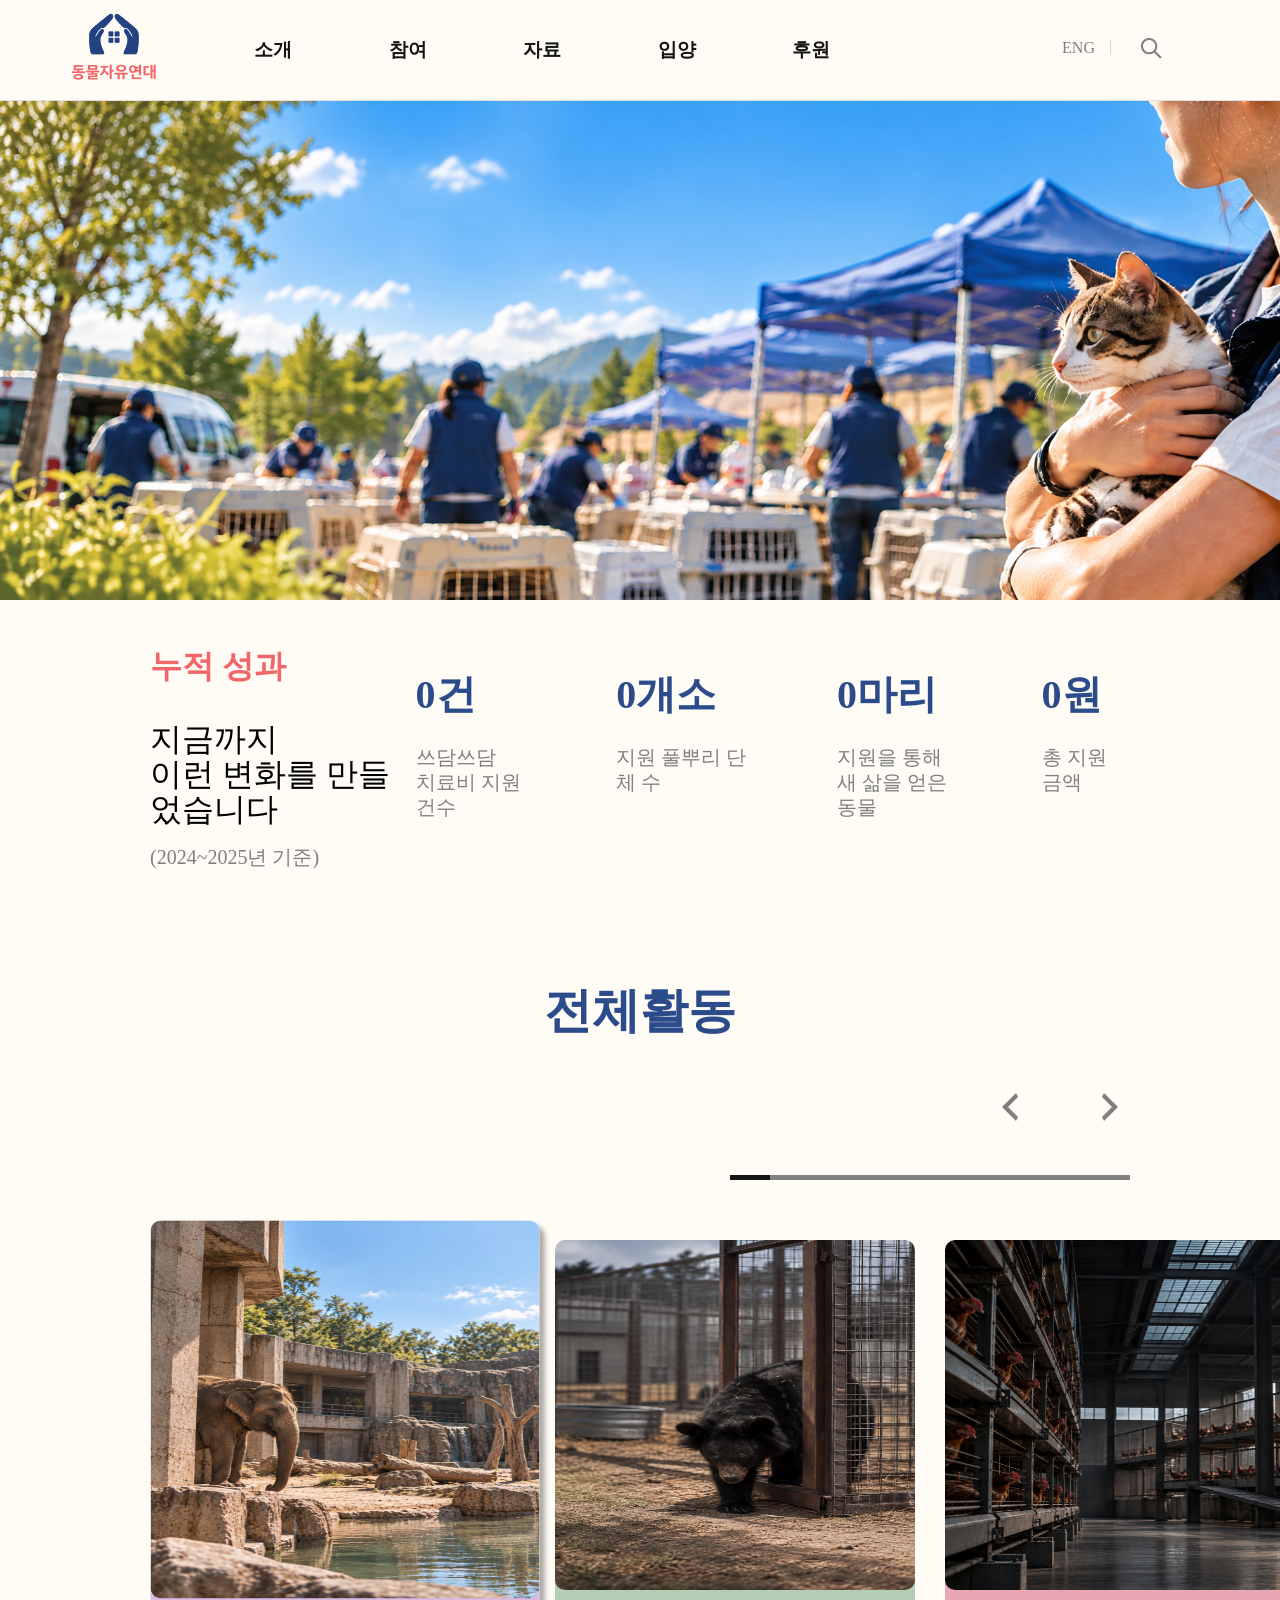
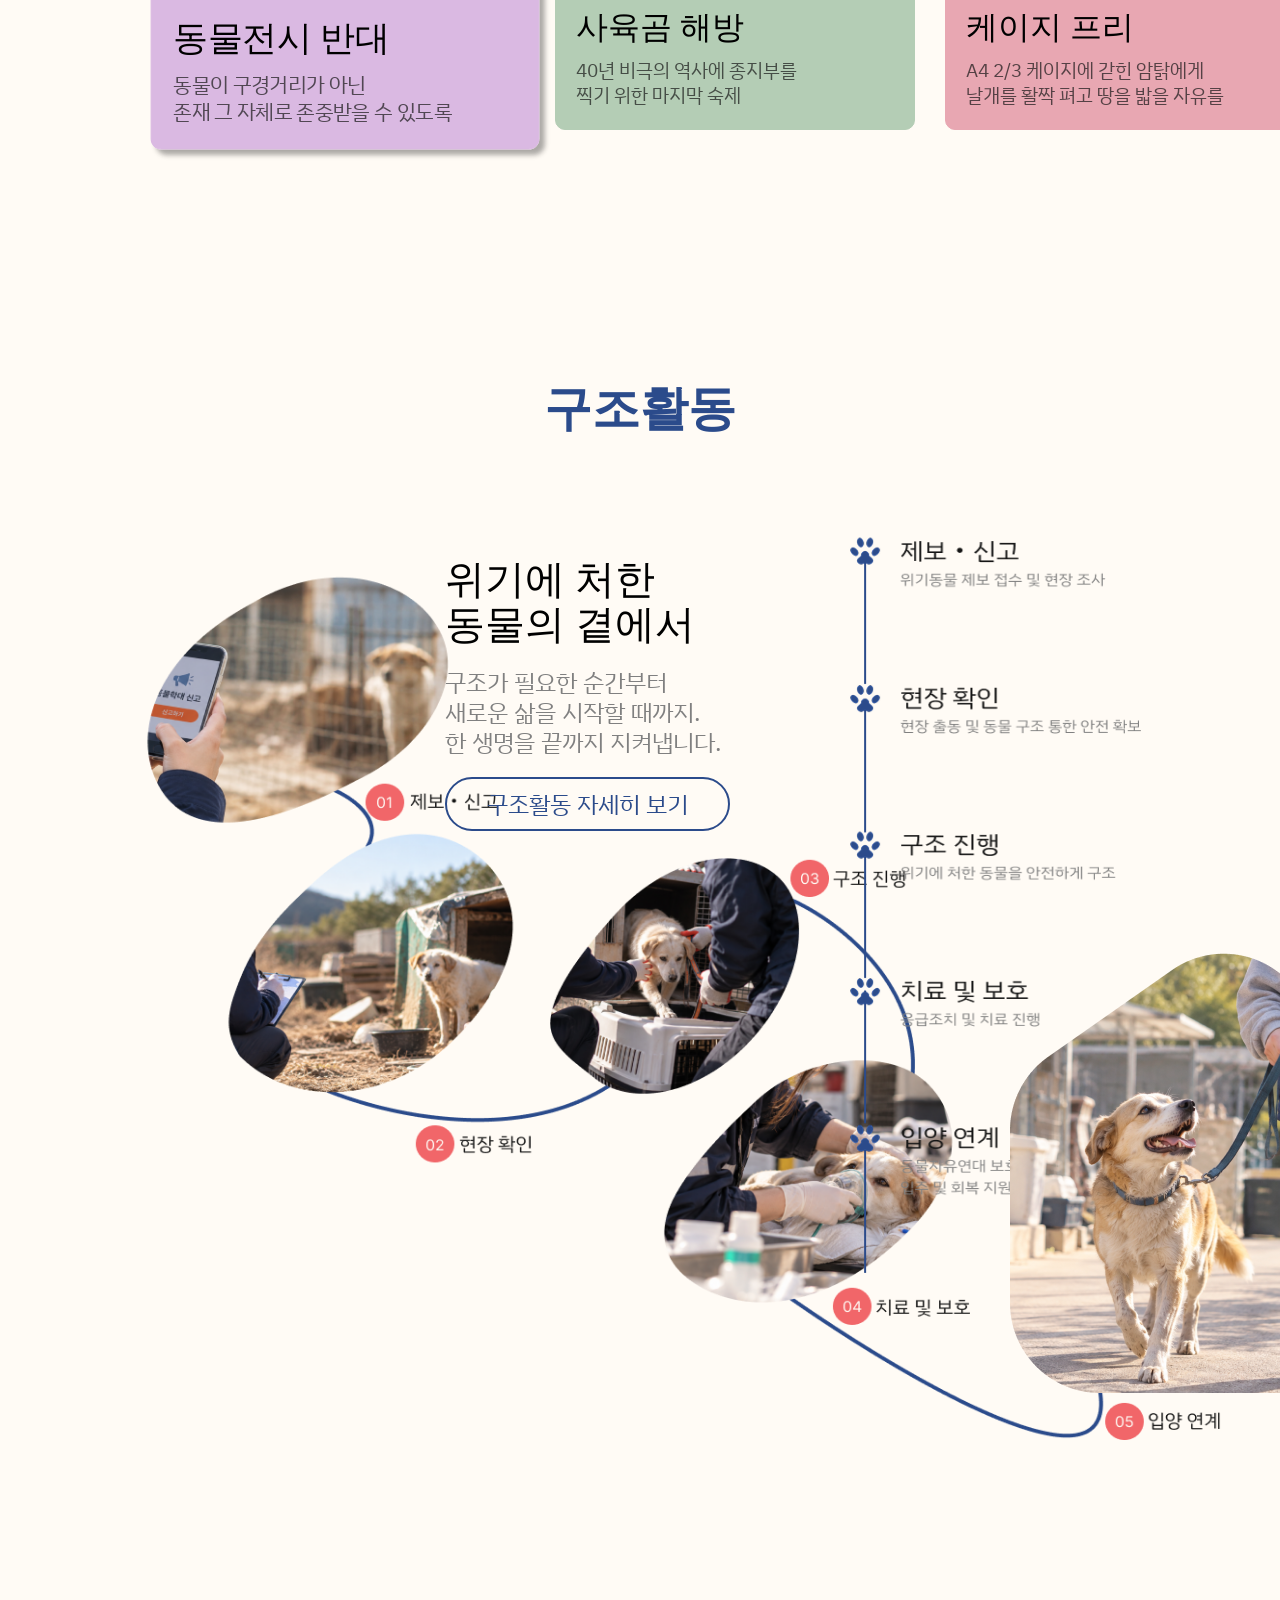
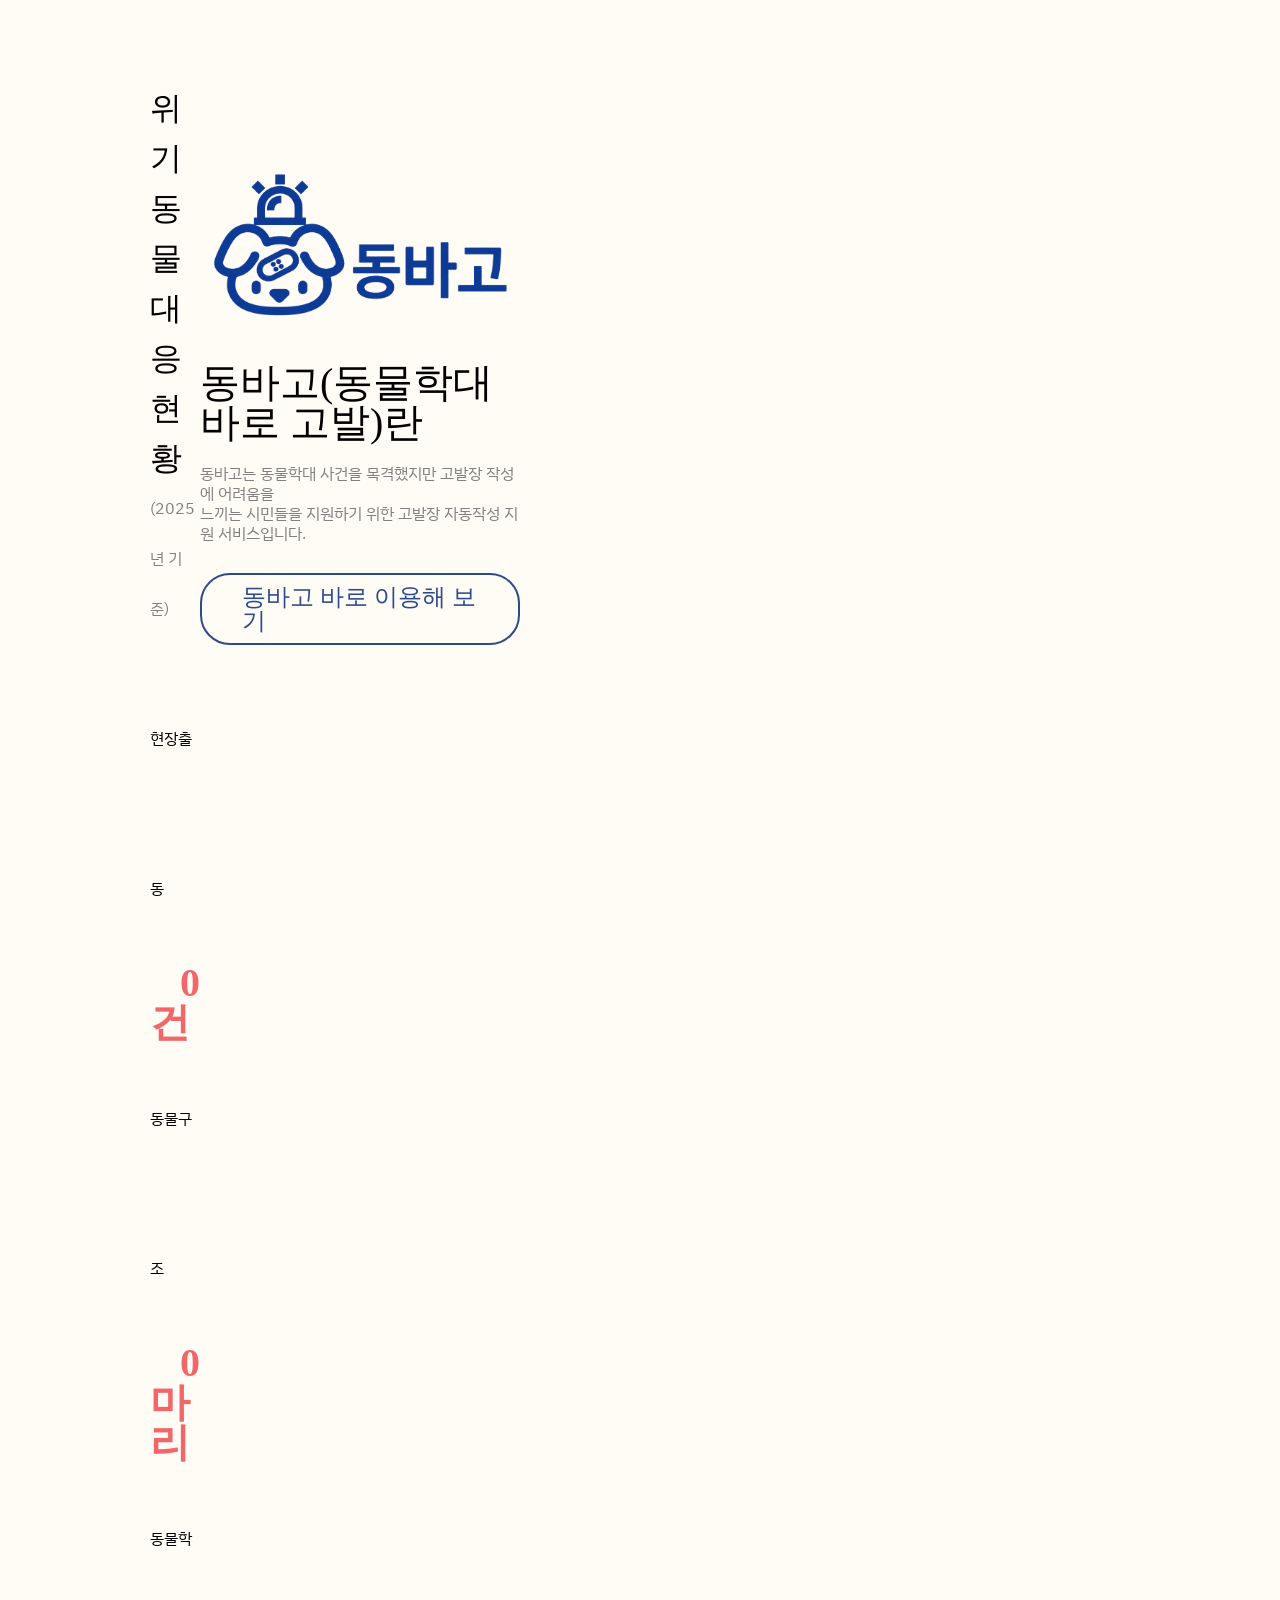
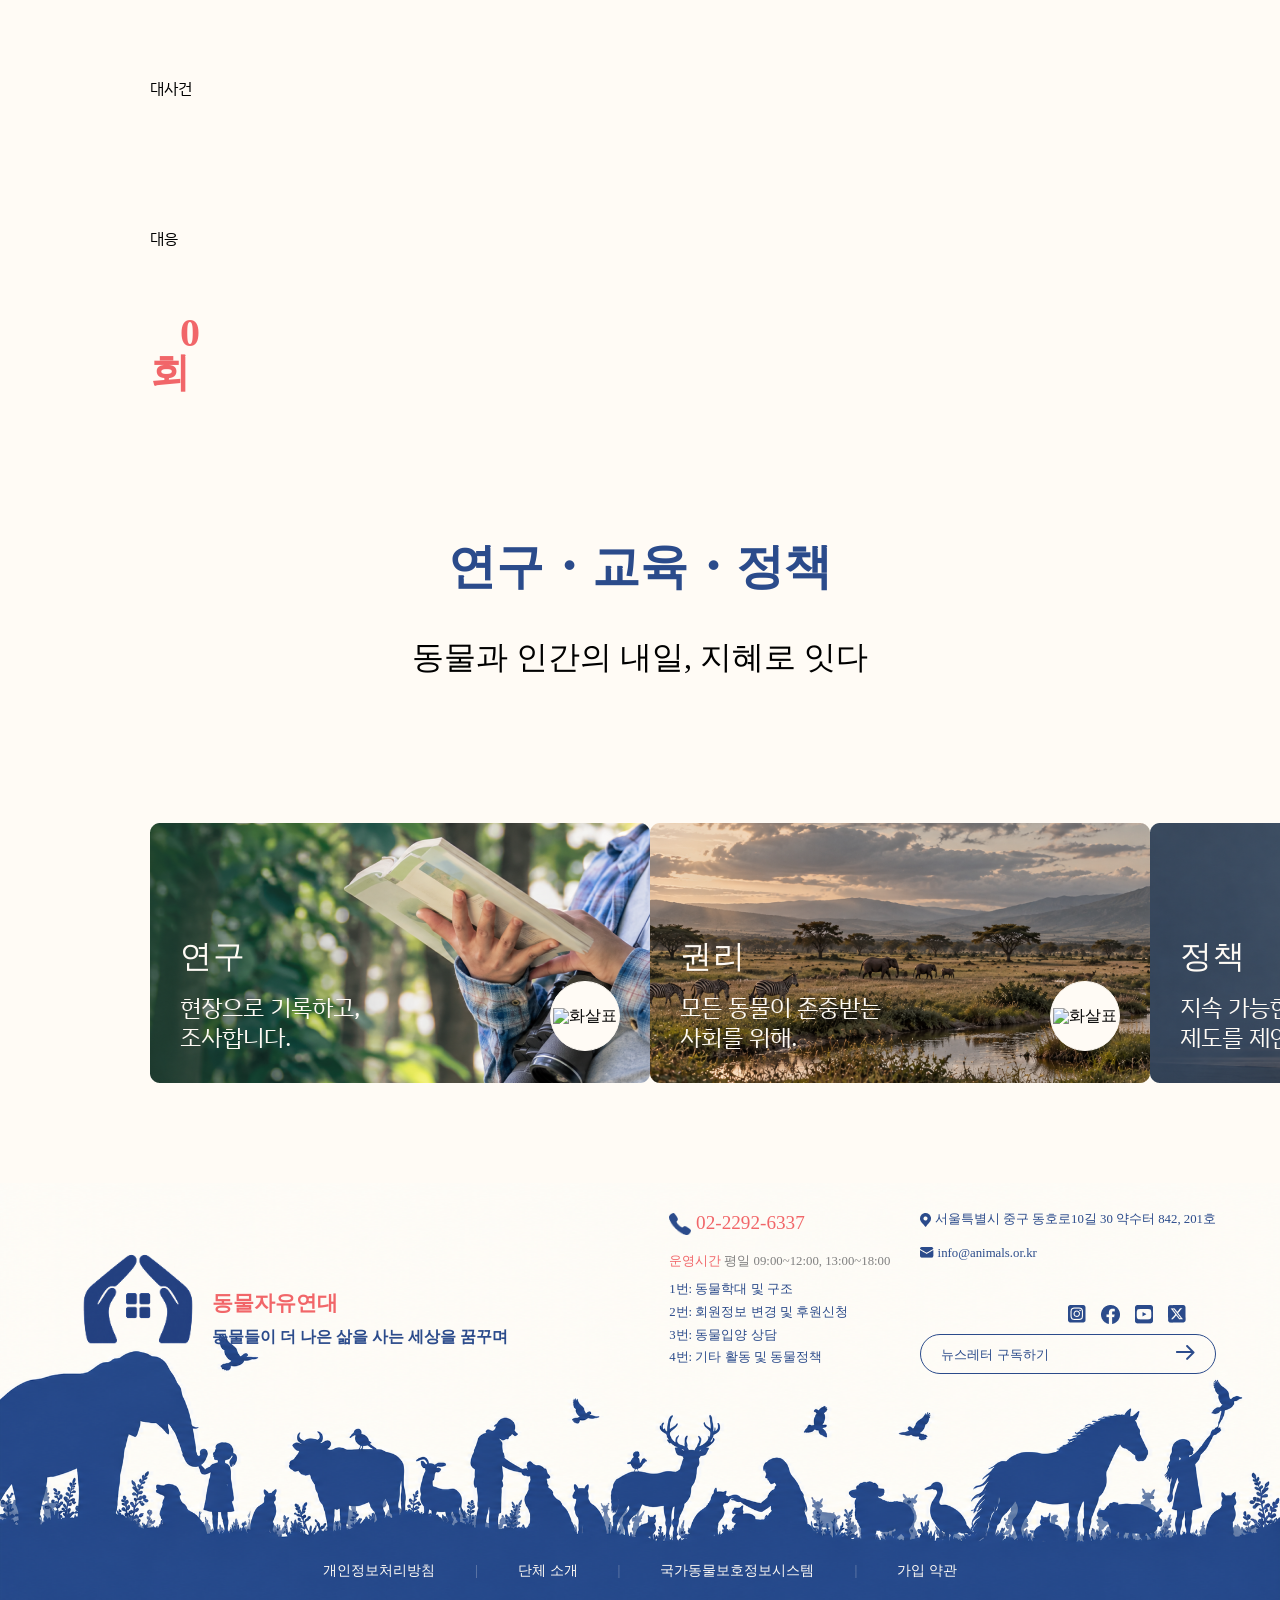
==== activity.html @ dc97e351 "동물자유연대 first commit" ====
<!DOCTYPE html>
<html lang="en">
<head>
    <meta charset="UTF-8">
    <meta name="viewport" content="width=device-width, initial-scale=1.0">
    <title>활동하기</title>
    <link rel="stylesheet" href="reset.css">
    <link rel="stylesheet" href="header.css">
    <link rel="stylesheet" href="activity.css">
    <link rel="stylesheet" href="footer.css">
    <link rel="stylesheet" href="floating.css">
    <link rel="preconnect" href="https://fonts.googleapis.com">
    <link rel="preconnect" href="https://fonts.gstatic.com" crossorigin>
    <link href="https://fonts.googleapis.com/css2?family=IBM+Plex+Sans+KR:wght@100;200;300;400;500;600;700&family=Josefin+Sans:ital,wght@0,100..700;1,100..700&display=swap" rel="stylesheet">

    <script src="https://code.jquery.com/jquery-3.7.1.min.js"></script>
    <script src="activities.js"></script>
</head>

<body>
        <header>
    <div class="head-inner">
        <a href="index.html"><img src="images/head-logo.png" alt="logo"></a>
        <div class="m-menu">
            <ul class="gnb">
                <li><a href="#">소개</a>
                    <ul class="sub">
                        <li><a href="#">동물자유연대는</a></li>
                        <li><a href="#">미션·비전</a></li>
                        <li><a href="#">연혁</a></li>
                        <li><a href="#">조직도</a></li>
                        <li><a href="#">인재채용</a></li>
                        <li><a href="activity.html">활동</a></li>
                    </ul>
                </li>
                <li><a href="#">참여</a>
                    <ul class="sub">
                        <li><a href="#">위기동물 제보</a></li>
                        <li><a href="#">개인지원(쓰담쓰담)</a></li>
                        <li><a href="#">단체지원</a></li>
                        <li><a href="#">탄원서명</a></li>
                        <li><a href="#">봉사활동</a></li>
                        <li><a href="#">동바고(고발장 접수)</a></li>
                    </ul>
                </li>
                <li><a href="#">자료</a>
                    <ul class="sub">
                        <li><a href="#">보도자료</a></li>
                        <li><a href="#">보고서·출판물</a></li>
                        <li><a href="#">재정보고</a></li>
                        <li><a href="#">공지사항</a></li>
                    </ul>
                </li>
                <li><a href="adopt.html">입양</a>
                    <ul class="sub">
                        <li><a href="adopt.html">입양</a></li>
                        <li><a href="#">입양후기</a></li>
                        <li><a href="#">온센터</a></li>
                        <li><a href="#">온구조동물</a></li>
                    </ul>
                </li>
                <li><a href="support.html">후원</a>
                    <ul class="sub">
                        <li><a href="#">후원하기</a></li>
                        <li><a href="#">후원Q&A</a></li>
                        <li><a href="#">후원회원게시판</a></li>
                        <li><a href="#">기업후원</a></li>
                        <li><a href="#">후원소식</a></li>
                    </ul>
                </li>
            </ul>
        </div>
        <ul class="etc">
            <li><a href="#">후원정보조회</a></li>
            <li><a href="#">ENG</a></li>
            <li><a href="#"><img src="images/search-icon.png" alt="검색돋보기"></a></li>
            <li class="btn-menu"><a href="#"><img src="images/menu.png" alt="햄버거"></a></li>
        </ul>
    </div>
    <div class="dim"></div>
        <div class="mobile-menu">
            <div class="mobile-head">
                <a href="index.html" class="m-logo"><img src="images/head-logo.png" alt="동물자유연대"></a>
                <div class="m-util">
                    <span class="eng">ENG</span>
                    <button type="button" class="btn-search"><img src="images/m-search.png" alt="검색"></button>
                    <button type="button" class="btn-close"><img src="images/close.png" alt="닫기"></button>
                </div>
            </div>

            <ul class="m-gnb">
                <li>
                    <a href="#" class="main-title">소개</a>
                    <ul class="m-sub">
                        <li><a href="#">동물자유연대는</a></li>
                        <li><a href="#">미션·비전</a></li>
                        <li><a href="#">연혁</a></li>
                        <li><a href="#">조직도</a></li>
                        <li><a href="#">인재채용</a></li>
                        <li><a href="activity.html">활동</a></li>
                    </ul>
                </li>
                <li>
                    <a href="#" class="main-title">참여</a>
                    <ul class="m-sub">
                        <li><a href="#">위기동물 제보</a></li>
                        <li><a href="#">개인지원(쓰담쓰담)</a></li>
                        <li><a href="#">단체지원</a></li>
                        <li><a href="#">탄원서명</a></li>
                        <li><a href="#">봉사활동</a></li>
                        <li><a href="#">동바고(고발장 접수)</a></li>
                    </ul>
                </li>
                <li>
                    <a href="#" class="main-title">자료</a>
                    <ul class="m-sub">
                        <li><a href="#">보도자료</a></li>
                        <li><a href="#">보고서·출판물</a></li>
                        <li><a href="#">재정보고</a></li>
                        <li><a href="#">공지사항</a></li>
                    </ul>
                </li>
                <li>
                    <a href="adopt.html" class="main-title">입양</a>
                    <ul class="m-sub">
                        <li><a href="adopt.html">입양</a></li>
                        <li><a href="#">입양후기</a></li>
                        <li><a href="#">온센터</a></li>
                        <li><a href="#">온구조동물</a></li>
                    </ul>
                </li>
                <li>
                    <a href="support.html" class="main-title">후원</a>
                    <ul class="m-sub">
                        <li><a href="#">후원하기</a></li>
                        <li><a href="#">후원Q&A</a></li>
                        <li><a href="#">후원회원게시판</a></li>
                        <li><a href="#">기업후원</a></li>
                        <li><a href="#">후원소식</a></li>
                    </ul>
                </li>
            </ul>
        </div>
    </header>
        <main>
        <ul class="floating">
            <li class="float-menu menu1">
                <a href="#adopt">
                    <span class="float-img">
                        <img src="images/Cat_Footprint.png" alt="발자국">
                    </span>
                    <span class="float-txt">입양하기</span>
                </a>
            </li>
            <li class="float-menu menu2">
                <a href="#support">
                    <span class="float-img">
                        <img src="images/Handmade.png" alt="후원">
                    </span>
                    <span class="float-txt">후원하기</span>
                </a>
            </li>
            <li class="float-menu menu3">
                <a href="https://www.animals.or.kr/center/intro">
                    <span class="float-img">
                        <img src="images/Animal_Shelter.png" alt="온센터">
                    </span>
                    <span class="float-txt">온센터</span>
                </a>
            </li>
            <li class="float-menu menu4">
                <a href="tel:1577-0954">
                    <span class="float-img">
                        <img src="images/Headset.png" alt="상담">
                    </span>
                    <span class="float-txt">대표번호</span>
                </a>
            </li>
            <li class="float-menu menu5">
                <a href="#" class="go-top">
                    <span class="float-img">
                        <img src="images/Up.png" alt="맨 위로">
                    </span>
                    <span class="float-txt">맨 위로</span>
                </a>
            </li>
        </ul>
        <div class="hero"></div>

        <div class="main-content">
            <!---------------------누적성과------------------->
            <div class="results-desc">
                <div class="results-title">
                    <h1>누적 성과</h1>
                    <h2>지금까지<br>이런 변화를 만들었습니다</h2>
                    <p>(2024~2025년 기준)</p>
                </div>
                <div class="results-list" id="counterSection">
                    <ul class="results-item">
                        <li class="count" data-target="246" data-unit="건">0건</li>
                        <li>쓰담쓰담<br>치료비 지원 건수</li>
                    </ul>
                    <ul class="results-item">
                        <li class="count" data-target="82" data-unit="개소">0개소</li>
                        <li>지원 풀뿌리 단체 수</li>
                    </ul>
                    <ul class="results-item">
                        <li class="count" data-target="1195" data-unit="마리">0마리</li>
                        <li>지원을 통해<br>새 삶을 얻은 동물</li>  
                    </ul> 
                    <ul class="results-item">
                        <li class="count" data-target="709991159" data-unit="원">0원</li>
                        <li>총 지원 금액</li>
                    </ul>
                </div>
            </div>
            <!-----------------전체활동-------------------->
            <section class="activities-header">
                <div class="activities-inner">
                    <h1>전체활동</h1>
                    <ul class="activities-nav">
                        <li class="prev"><img src="images/activities-prev.png" alt="이전"></li>
                        <li class="next"><img src="images/activities-next.png" alt="다음"></li>
                    </ul>
                </div>    
                <div class="activities-bar">
                    <div class="activities-innerbar">
                        <div class="activities-innerbar2"></div>
                    </div>
                </div>
                
                <div class="activities-slider">
                    <ul class="activities-list">
                        <li class="activities-card1">
                            <img src="images/activities1.png" alt="강아지 공장폐쇄">
                            <div class="activities-info">
                                <h2>강아지 공장폐쇄</h2>
                                <p>상품이 아닌 생명으로,<br>반려동물과의 올바른 관계 모색</p>
                            </div>
                        </li>
                        <li class="activities-card2 is-active">
                            <img src="images/activities2.png" alt="동물전시 반대">
                            <div>
                                <h2>동물전시 반대</h2>
                                <p>동물이 구경거리가 아닌<br>존재 그 자체로 존중받을 수 있도록</p>
                            </div>
                        </li>
                        <li class="activities-card3">
                            <img src="images/activities3.png" alt="사육곰 해방">
                            <div>
                                <h2>사육곰 해방</h2>
                                <p>40년 비극의 역사에 종지부를<br>찍기 위한 마지막 숙제</p>
                            </div>
                        </li>
                        <li class="activities-card4">
                            <img src="images/activities4.png" alt="케이지 프리">
                            <div>
                                <h2>케이지 프리</h2>
                                <p>A4 2/3 케이지에 갇힌 암탉에게<br>날개를 활짝 펴고 땅을 밟을 자유를</p>
                            </div>
                        </li>
                        <li class="activities-card5">
                            <img src="images/activities5.png" alt="정책/입법">
                            <div>
                                <h2>정책/입법</h2>
                                <p>동물의 삶에 공감하는 연구,<br>동물의 삶을 바꾸는 정책</p>
                            </div>
                        </li>
                        <li class="activities-card6">
                            <img src="images/activities6.png" alt="개 식용 종식">
                            <div>
                                <h2>개 식용 종식</h2>
                                <p>불필요한 희생을 줄이고<br>이제부터 개 식용 없는 대한민국</p>
                            </div>
                        </li>
                        <li class="activities-card7">
                            <img src="images/activities7.png" alt="동네고양이 공존">
                            <div>
                                <h2>동네고양이 공존</h2>
                                <p>우리의 작은 이웃 동네고양이의<br>내일이 더 따뜻하고 행복할 수 있도록</p>
                            </div>
                        </li>
                        <li class="activities-card8">
                            <img src="images/activities8.png" alt="지원사업">
                            <div>
                                <h2>지원사업</h2>
                                <p>동물을 위해 활동하는 시민과 단체가<br>더 오래, 더 넓게 나아갈 수 있도록</p>
                            </div>
                        </li>
                        <li class="activities-card9">
                            <img src="images/activities9.png" alt="구조활동">
                            <div>
                                <h2>구조활동</h2>
                                <p>학대, 유기, 재난 등 위기에<br>처한 동물의 안전과 회복 지원</p>
                            </div>
                        </li>
                        <li class="activities-card10">
                            <img src="images/activities10.png" alt="동물복지 연구/조사">
                            <div>
                                <h2>동물복지 연구/조사</h2>
                                <p>기술/입법/실태 조사를 통해<br>동물복지의 기반 구축에 기여</p>
                            </div>
                        </li>
                        <li class="activities-card11">
                            <img src="images/activities11.png" alt="말 복지 구축">
                            <div>
                                <h2>말 복지 구축</h2>
                                <p>복지 사각지대에 위치한<br>말의 전 생애를 아우르는 안전망 구축</p>
                            </div>
                        </li>
                        <li class="activities-card12">
                            <img src="images/activities12.png" alt="동물권리교육">
                            <div>
                                <h2>동물권리교육</h2>
                                <p>이해를 넘어,<br>느끼고 변화를 경험하는 동물권교육</p>
                            </div>
                        </li>
                    </ul>
                </div>
            </section>
                <!------------------구조활동----------------------->
            <section class="rescue">
                <h1>구조활동</h1>
                <div class="rescue-wrap">
                    <div class="rescue-img">
                        <img src="images/rescue-group.png" alt="구조활동">
                        <img src="images/txt.png" alt="구조텍스트">
                    </div>
                    <div class="rescue-home">
                        <img src="images/rescue-home.png" alt="집">
                    </div>
                </div>
                <div class="rescue-info">
                    <h2>위기에 처한<br>동물의 곁에서</h2>
                    <p>구조가 필요한 순간부터<br>새로운 삶을 시작할 때까지.<br>한 생명을 끝까지 지켜냅니다.</p>
                    <p class="rescue-more">
                        <a href="https://www.animals.or.kr/campaign/rescue?tab=intro">구조활동 자세히 보기</a>
                    </p>
                </div>
            </section>
            <!------------------------동바고----------------->
            <section class="response">
                <div class="response-inner">
                    <div class="response-title">
                        <h4>위기동물 대응 현황</h4>
                        <p>(2025년 기준)</p>
                    </div>
                    <ul class="response-stats">
                        <li>
                            <p>현장출동</p>
                            <strong class="response-count" data-target="127" data-unit="건">0건</strong>
                        </li>
                        <li>
                            <p>동물구조</p>
                            <strong class="response-count" data-target="263" data-unit="마리">0마리</strong>
                        </li>
                        <li>
                            <p>동물학대사건 대응</p>
                            <strong class="response-count" data-target="35" data-unit="회">0회</strong>
                        </li>
                    </ul>
                </div>
                
                <div class="dongbago-info">
                    <img src="images/dong-logo.png" alt="동바고">
                    <h3>동바고(동물학대 바로 고발)란</h3>
                    <p>동바고는 동물학대 사건을 목격했지만 고발장 작성에 어려움을<br>느끼는 시민들을 지원하기 위한 고발장 자동작성 지원 서비스입니다.</p>
                    <p class="dongbago-more">
                        <a href="https://abuse.animals.or.kr/?_gl=1*n0h7ni*_ga*MTI1NjU0OTAxOC4xNzkwMTQyNDE1*_ga_NL8NZJV6KT*czE3OTIxMzExMDAkbzQwJGcxJHQxNzkyMTMxNjM3JGo1OSRsMCRoMTUyNjQ0MzE1Mg..*_ga_135FQ5P168*czE3OTIxMzE2MzYkbzQwJGcwJHQxNzkyMTMxNjM2JGo2MCRsMCRoNjE4NjE2MTIz">동바고 바로 이용해 보기</a>
                    </p>
                </div>

                <div class="dongbago-video">
                    <video src="dongbago (2).mp4" autoplay muted loop playsinline></video>
                </div>
            </section>
            <!---------------연구 교육 정책---------------->
            <section class="research">
                <div class="research-txt">
                    <h1>연구・교육・정책</h1>
                    <h4>동물과 인간의 내일, <span>지혜로 잇다</span></h4>
                </div>
                
                <div class="research-card-wrap">
                    <div class="research-card">
                        <img src="images/research.png" alt="연구">
                        <div class="research-title">
                            <div class="research-info">
                                <h2>연구</h2>
                                <p>현장으로 기록하고,<br>조사합니다.</p>
                            </div>   
                            <div class="research-more">
                                <a href="https://www.animals.or.kr/campaign/welfare?tab=intro"><img src="images/arrow.png" alt="화살표"></a>
                            </div>
                        </div>
                    </div>
                    
                    <div class="research-card">
                        <img src="images/right.png" alt="권리">
                        <div class="research-title">
                            <div class="research-info">
                                <h2>권리</h2>
                                <p>모든 동물이 존중받는<br>사회를 위해.</p>
                            </div>    
                            <div class="research-more">
                                <a href="https://www.animals.or.kr/campaign/education?tab=intro"><img src="images/arrow.png" alt="화살표"></a>
                            </div>
                        </div>
                    </div>
                    
                    <div class="research-card">
                        <img src="images/policy.png" alt="정책">
                        <div class="research-title">
                            <div class="research-info">
                                <h2>정책</h2>
                                <p>지속 가능한 변화를 위해<br>제도를 제안합니다.</p>
                            </div>    
                            <div class="research-more">
                                <a href="https://www.animals.or.kr/campaign/policy?tab=intro"><img src="images/arrow.png" alt="화살표"></a>
                            </div>
                        </div>
                    </div>
                </div>
            </section>
        </div>
        </main>
        <footer>

        <div class="footer-inner">

            <div class="footer-top">
                <!---------------로고--------------->
                <div class="footer-logo">
                    <img src="images/footer-logo.png" alt="로고">
                    <img class="white-logo" src="images/footer-logow.png" alt="흰색">
                    <ul>
                        <li>동물자유연대</li>
                        <li>동물들이 더 나은 삶을 사는 세상을 꿈꾸며</li>
                    </ul> 
                </div>

                <!----------------전화----------------->
                <div class="footer-callwrap">
                    <div class="footer-call">
                        <ul>
                            <li><img src="images/call.png" alt="전화"><span> 02-2292-6337</span></li>
                            <li>운영시간 <span> 평일 09:00~12:00, 13:00~18:00</span></li>
                            <li>1번: 동물학대 및 구조</li>
                            <li>2번: 회원정보 변경 및 후원신청</li>
                            <li>3번: 동물입양 상담</li>
                            <li>4번: 기타 활동 및 동물정책</li>
                        </ul>
                    </div>
                    <!----------------인포----------------->
                    <div class="footer-infowrap">
                        <ul class="footer-info">
                            <li><img src="images/location.png" alt="위치"> 서울특별시 중구 동호로10길 30 약수터 842, 201호</li>
                            <li><img src="images/email.png" alt="메일"> info@animals.or.kr</li>
                        </ul>
                    <!---------------sns------------------>
                        <ul class="footer-sns">
                            <li><img src="images/instagram.png" alt="인스타"></li>
                            <li><img src="images/facebook.png" alt="페이스북"></li>
                            <li><img src="images/youtube.png" alt="유튜브"></li>
                            <li><img src="images/x-twitter.png" alt="트위터"></li>
                        </ul>
                    <!-------------뉴스---------------------->
                        <ul class="footer-newsletter">
                            <li>뉴스레터 구독하기</li>
                            <li><img src="images/arrow-navy.png" alt="화살표"></li>
                        </ul>
                    </div>  
                </div>
            </div>
        </div>
                <!---------------------개인정보---------------->
        <div class="footer-bottom">
            <div class="footer-bottom-inner">
                <ul class="footer-menu">
                    <li><a href="https://www.animals.or.kr/home/privacy">개인정보처리방침</a><span>|</span></li>
                    <li><a href="https://www.animals.or.kr/home/greetings">단체 소개</a><span>|</span></li>
                    <li><a href="https://www.animal.go.kr/front/index.do">국가동물보호정보시스템</a><span>|</span></li>
                    <li><a href="https://www.animals.or.kr/home/terms">가입 약관</a></li>
                </ul>
            </div>
        </div>
        
        </footer>
</body>
</html>
---- activity.css ----
@charset "utf-8";

header{
    width: 100%;
    border-bottom: 1px solid #80808037;
    position: fixed;
    top: 0;
    z-index: 20;
}
.head-inner{
    width: min(90%, 1620px);
    height: 100px;
    margin: 0 auto;
    display: flex;
    justify-content: space-between;
    transition: all 0.5s;
    overflow: hidden;
}
.m-menu{
    width: 50%;
}
.m-menu .gnb{
    width: 100%;
    display: flex;
    justify-content: space-between;
    opacity: 1;
    transition: all 1s;
}
.m-menu .gnb>li{
    display: flex;
    align-items: center;
    height: 100px;
    position: relative;
    color: #151515;
}
.m-menu .gnb>li>a{
    font-size: 1.2rem;
    font-weight: 600;
    color: #151515;
}
.m-menu .gnb>li>a:hover{
    color: #F16669;
}
.m-menu .gnb .sub{
    position: absolute;
    top: 100px; 
    left: 50%;
    transform: translateX(-50%);
    color: #808080;
    font-size: 1rem;
    z-index: 30;
}
.m-menu .gnb .sub>li>a:hover{
    color: #151515;
    font-weight: 500;
}
.m-menu .gnb .sub li{
    width: 150px;
    font-weight: 400;
    text-align: center;
    line-height: 50px;
}
.head-inner .etc{
    display: flex;
    gap: 30px;
    padding-top: 40px;
    font-size: 1rem;
    font-weight: 500;
    color: #808080;
}
.etc li:nth-child(1){
    opacity: 1;
    transition: all 1s;
}
.etc li:nth-child(3){
    
    transform: translateY(-2px);
}
.etc li:nth-child(4){
    opacity: 0;
    transition: all 1s;
    transform: translateY(-5px);
}
.head-inner .etc li:nth-child(1){
    height: 15px;
    padding-right: 15px;
    border-right: 1px solid #8080804e;
}
.head-inner .etc li:nth-child(2){
    height: 15px;
    padding-right: 15px;
    border-right: 1px solid #8080804e;
}


/* ------------모바일-------------- */
.dim {
    position: fixed;
    top: 0;
    left: 0;
    width: 100vw;
    height: 100vh;
    background-color: rgba(0, 0, 0, 0.4);
    z-index: 998;
    opacity: 0;
    visibility: hidden;
    transition: opacity 0.3s ease, visibility 0.3s ease;
}

.dim.active {
    opacity: 1;
    visibility: visible;
}

.mobile-menu {
    position: fixed;
    top: 0;
    right: 0;
    transform: translateX(100%);
    width: 82%; 
    max-width: 380px;
    height: 100vh;
    background-color: #FFFBF5;
    z-index: 999;
    padding: 10px 20px;
    box-sizing: border-box;
    overflow-y: auto;
    box-shadow: -4px 0 20px rgba(0, 0, 0, 0.08);
    transition: right 0.35s;
    visibility: hidden;
    transition: right 0.35s ease, visibility 0.35s ease;
}

.mobile-menu.active {
    transform: translateX(0);
    visibility: visible;
}

.mobile-head {
    display: flex;
    justify-content: space-between;
    align-items: center;
    padding-bottom: 25px;
}

.mobile-head .m-logo img {
    height: 50px;
}

.mobile-head .m-util {
    display: flex;
    align-items: center;
    gap: 16px;
}

.mobile-head .m-util .eng {
    font-weight: 500;
    font-size: 1rem;
    color: #151515;
}

.mobile-head .m-util button {
    background: none;
    border: none;
    cursor: pointer;
    display: flex;
    align-items: center;
}

.mobile-head .m-util button img {
    width: 20px;
    height: 20px;
}

.m-gnb {
    display: flex;
    flex-direction: column;
    margin-top: 50px;
    gap: 80px;
}

.m-gnb>li {
    width: 100%;
    text-align: right;
    padding-right: 12px;
}
.m-gnb>li>a:hover{
    color: #F16669;
}

.m-gnb .main-title {
    display: block;
    font-size: 1.45rem;
    font-weight: 600;
    color: #151515;
    transition: color 0.25s ease;
}

.m-gnb>li.open .main-title {
    color: #F16669;
}

.m-sub {
    display: none;
    padding: 16px 0 6px;
}

.m-sub li {
    margin-bottom: 12px;
}

.m-sub li a {
    font-size: 1rem;
    font-weight: 500;
    color: #808080; 
    transition: color 0.2s ease;
}
.m-sub li a:hover{
    color: #151515;
}


/* -----------gnb End------------ */

@media (max-width:1330px) {
    .etc li:nth-child(1){
        opacity: 0;
    }
}
@media (min-width:768px) {
    .head-inner:hover{
        height: 410px;
    }
}
@media (max-width:768px) {
    .head-inner{
        width: min(90%, 768px);
    }
    .m-menu .gnb{
        opacity: 0;
    }
    .m-gnb .main-title{
    font-size: 1.2rem;
    transition: color 0.25s ease;
    }
    .head-inner .etc li:nth-child(3) {
        position: relative;
        padding-right: 15px;
    }
    .head-inner .etc li:nth-child(3)::after {
        content: "";
        position: absolute;
        right: -25%;
        top: 3%;
        transform: translateX(25%);
        width: 1px;
        height: 15px;
        background-color: #8080804e;
    }
    .etc li:nth-child(4){
        opacity: 1;
    }
    .m-gnb>li{
        font-size: 80%;
    }
}


@media (max-width:360px) {
    .head-inner {
        padding: 0 10px; 
    }
    .head-inner .etc li:nth-child(3)::after{
        right: 0;
    }
    .head-inner>a>img {
        margin-top: 10px;
        width: 80px;
    }
    .head-inner .etc {
        font-size: 90%;
        gap: 8px;
    }
    .head-inner .etc>li>a>img {
        width: 17px;
    }
    .etc li:nth-child(4){
    transform: translateY(-2px);
    }
    .mobile-head{
        max-width: 360px;
    }
    .mobile-head .m-util .eng{
        font-size: 95%;
    }
    .mobile-head .m-util .btn-search img,
    .mobile-head .m-util .btn-close img{
        width: 90%;
        height: 90%;
    }
}




        main{
            margin-top: 100px;
        }
        .hero{
            width: 100%;
            height: 500px;
            background-image: url(images/hero.png);
            background-repeat: no-repeat; 
            background-size: cover;
            padding-top: 100px;
        }
        .main-content{
        width: calc(100% - 300px); 
        margin: 0 auto;
        }
        /* ------------------누적성과---------------------------- */
        .results-desc{
            display: flex;
            justify-content: space-between;
            margin-top: 50px;
            margin-bottom: 120px;
        }
        .results-title h1{
            color: #F16669;
            font-weight: 600;
            font-size: 2rem;
        }    
        .results-title h2{
            font-size: 2rem;
            font-weight: 400;
            margin: 40px 0 20px 0;
            line-height: 35px;
        }
        .results-title p{
            font-size: 1.25rem;
            color: #808080;
            font-weight: 400;
        }
        .results-list{
            width: 990px;
            display: flex;
            gap: 80px;
            margin-top: 25px;
        }
        .results-list .results-item li:nth-child(1){
            color: #2B4B8B;
            font-size: 2.5rem;
            font-weight: 600;
            margin-bottom: 30px;
        }
        .results-list .results-item li:nth-child(2){
            color: #808080;
            font-size: 1.25rem;
            font-weight: 400;
            line-height: 25px;
        }
        /* ------------전체활동---------------- */
        .activities-header{
            margin-bottom: 200px;
        }
        .activities-inner{
            position: relative;
            margin-bottom: 150px;
        }
        .activities-inner h1{
            color: #2B4B8B;
            font-size: 3rem;
            font-weight: 600;
            text-align: center;
        }
        .activities-nav{
            display: flex;
            gap: 60px;
            position: absolute;
            right: 0; top: 100px;
        }
        .activities-bar{
            position: relative;
        }
        .activities-bar .activities-innerbar{
            width: 400px; height: 5px;
            background-color: #808080;
            position: absolute;
            right: 0; top: -10px;
            overflow: hidden;
        }
        .activities-bar .activities-innerbar2{
            width: 10%; height: 100%;
            background-color: #151515;
            transform: translateX(0);
            transition: transform 0.5s;
        }
        .activities-slider{
            width: 1570px; height: 600px;
            margin: 0 auto;
            display: flex; align-items: center;
            /* background-color: blue; */
            overflow: hidden;
        }
        .activities-list{
            display: flex;
            /* gap: 25px; */
            align-items: center;
            margin-left: -390px;
        }
        .activities-list > li {
            flex-shrink: 0;
            margin: 0 15px 0 15px;
            /* transform: scale(1); */
            transition: all 0.5s;
            border-radius: 10px;
        }
        .activities-list > li.is-active {
            /* width: 389px; height: 420px; */
            align-self: start;
            transform: scale(1.08) translateX(0px);
            box-shadow: 5px 5px 5px #1f1e1e5e;
        }
        .activities-list > li.is-active div {
            width: 360px; height: 160px;
        }
        .activities-list li img{
            width: 360px; height: 350px;
            border-radius: 10px;
        }
        .activities-list > li > div{
            width: 360px; height: 160px;
            margin-top: -20px;
            box-sizing: border-box;
            border-radius: 10px;
        }
        .activities-list > .activities-card1>div,
        .activities-list > .activities-card5>div,
        .activities-list > .activities-card9>div {
            border: 1px solid #B1C2D0;
            background-color: #B1C2D0;
        }
        .activities-list > .activities-card2 > div,
        .activities-list > .activities-card6 > div,
        .activities-list > .activities-card10 > div{
            border: 1px solid #DAB9E2;
            background-color: #DAB9E2;
        }
        .activities-list > .activities-card3 >div,
        .activities-list > .activities-card7 >div,
        .activities-list > .activities-card11>div{
            border: 1px solid #B4CDB5;
            background-color: #B4CDB5;
        }
        .activities-list > .activities-card4 > div,
        .activities-list > .activities-card8 > div,
        .activities-list > .activities-card12 > div{
            border: 1px solid #E8A7B2;
            background-color: #E8A7B2;
        }
        .activities-list li>div h2{
            font-weight: 400;
            font-size: 2rem;
            margin: 40px 0 15px 20px;
            white-space: nowrap;
        }
        .activities-list li>div p{
            font-weight: 400;
            font-size: 1.2rem;
            margin-left: 20px;
            line-height: 25px;
            color: #151515b2;
            font-family: 'IBM Plex Sans KR', sans-serif;
        }
        /* ----------------구조활동-------------------- */
        .rescue{
            margin-bottom: 150px;
            position: relative;
        }
        .rescue h1{
            color: #2B4B8B;
            font-size: 3rem;
            font-weight: 600;
            text-align: center;
            margin-bottom: 100px;
        }
        .rescue-wrap{
            position: relative;
            height: 1000px;
        }
        .rescue .rescue-img img:nth-child(1){
            width: 1150px; height: 907px;
            position: absolute;
            left: -50px; top: 0;
        }
        .rescue .rescue-img img:nth-child(2){
            width: 300px; height: 740px;
            position: absolute;
            right: -15px; top: 0;
        }
        .rescue-wrap .rescue-home{
            position: absolute;
            left: 860px; top: 400px;
            animation: bounce 1.5s linear infinite;
        }

        @keyframes bounce{
            0%, 100%{
                transform: scale(0.9);
            }
            50%{
                transform: scale(1);
            }
        }
        .rescue .rescue-info{
            position: absolute;
            right: 400px; top: 15%;
        }
        .rescue .rescue-info h2{
            font-weight: 400;
            font-size: 2.5rem;
            line-height: 45px;
        }
        .rescue .rescue-info p{
            margin: 20px auto;
            line-height: 30px;
            color: #808080;
            font-size: 1.5rem;
            font-family: 'IBM Plex Sans KR', sans-serif;
            
        }
        .rescue .rescue-info .rescue-more{
            width: fit-content;
            padding: 10px 40px;
            border: 2px solid #2B4B8B;
            box-sizing: border-box;
            border-radius: 30px;
            color: #2B4B8B;
            transition: all 0.3s;
        }
        .rescue .rescue-info .rescue-more:hover{
            background-color: #2B4B8B;
            color: #FFFBF5;
        }
        /* ------------------동바고----------------- */
        .response{
            display: flex;
            justify-content: space-between;
            margin-bottom: 150px;
        }
        .response-inner{
            display: flex;
            flex-direction: column;
            gap: 30px;
        }
        .response-inner .response-title{
            line-height: 50px;
        }
        .response-inner .response-title h4{
            font-size: 2rem;
            font-weight: 500;
        }
        .response-inner .response-title p{
            color: #808080;
            font-family: 'IBM Plex Sans KR', sans-serif;
        }
        .response-inner .response-stats>li p{
            line-height: 150px;
            font-family: 'IBM Plex Sans KR', sans-serif;
        }
        .response-inner .response-stats li strong{
            font-weight: 600;
            font-size: 2.5rem;
            color: #F16669;
            margin-left: 30px;
        }
        .dongbago-info img{
            width: 320px;
            height: 160px;
            margin-top: 50%;
            transform: translateY(-50%);
        }
        .dongbago-info h3{
            font-size: 2.5rem;
            font-weight: 500;
            margin-top: -40px;
            margin-bottom: 20px;
        }
        .dongbago-info p:first-of-type{
            line-height: 20px;
            color: #808080;
            font-family: 'IBM Plex Sans KR', sans-serif;
        }
        .dongbago-info .dongbago-more{
            width: fit-content;
            padding: 10px 40px;
            font-size: 1.5rem;
            border: 2px solid #2B4B8B;
            box-sizing: border-box;
            border-radius: 30px;
            color: #2B4B8B;
            margin-top: 30px;
            transition: all 0.3s;
        }
        .dongbago-info .dongbago-more:hover{
            background-color: #2B4B8B;
            color: #FFFBF5;
        }
        .dongbago-video video{
            width: 700px;
            height: 390px;
            margin-top: 50%;
            transform: translateY(-50%);
        }
        /* -------------연구 교육 정책---------------- */
        .research{
            margin-bottom: 100px;
        }
        .research-txt h1{
            color: #2B4B8B;
            font-size: 3rem;
            font-weight: 600;
            text-align: center;
            margin-bottom: 50px;
        }
        .research-txt h4{
            margin-top: 40px;
            margin-bottom: 150px;
            font-size: 2rem;
            font-weight: 500;
            text-align: center;
        }
        .research-card-wrap{
            display: flex;
            justify-content: space-between;
        }
        .research-card{
            position: relative;
        }   
        .research-card .research-title{
            position: absolute;
            left: 30px;
            right: 30px;
            top: 45%;
            display: flex;
            justify-content: space-between;
            align-items: center;
        }
        .research-card .research-title .research-info{
            color: #FFFBF5;
            font-size: 2rem;
            font-weight: 500;
        }
        .research-card .research-title .research-info h2{
            font-size: 2rem;
            font-weight: 500;
            letter-spacing: 1px;
        }
        .research-card .research-title .research-info p{
            font-size: 1.5rem;
            font-weight: 400;
            margin-top: 20px;
            line-height: 30px;
            font-family: 'IBM Plex Sans KR', sans-serif;
        }
        .research-card .research-title .research-more{
            position: relative;
            top: 20px;
            width: 70px; height: 70px;
            border: 1px solid #FFFBF5;
            box-sizing: border-box;
            border-radius:50%;
            display: flex;
            justify-content: center;
            align-items: center;
            background-color: #FFFBF5;
            transition: background-color 0.3s;
            cursor: pointer;
        }
        .research-card .research-title .research-more:hover{
            background-color: #fffbf585;
            transform: scale(1.1);
            border: none;
        }

                footer{
            width: 100%; 
            height: 0;
            padding-bottom: 33%;
            background-image: url(images/footer.png);
            background-repeat: no-repeat;
            background-size: 100% auto;

            display: flex;
            flex-direction: column;
            position: relative;
        }
        .footer-inner{
            width: 90%;
            max-width: 1620px;
            margin: 0 auto;
            padding-top: 30px;
        }
        .footer-top{
            display: flex;
            justify-content: space-between;
        }



        /* --------------로고------------------ */
        .footer-logo{
            display: flex;
        }
        .footer-logo img{
            width: 30%;
            aspect-ratio: 132 / 102;
            object-fit: contain;
            height: auto;
            transition: all 0.5s;
        }
        .footer-logo .white-logo{
            display: none;
        }
        .footer-logo ul{
            margin-top: 80px;
        }
        .footer-logo ul li:nth-child(1){
            color: #F16669;
            font-size: clamp(1.3rem, 1.5vw, 1.5rem);
            font-weight: 700;
            margin-bottom: 15px;
        }
        .footer-logo ul li:nth-child(2){
            color: #2B4B8B;
            font-size: clamp(0.8rem, 1.5vw, 1rem);
            font-weight: 600;
        }



        /* ------------------전화-------------- */
        .footer-callwrap{
            display: flex;
            gap: 30px;
        }
        .footer-call ul{
            display: flex;
            flex-direction: column;
            gap: 10px;
        }
        .footer-call ul li{
            color: #2B4B8B;
            font-weight: 500;
            font-size: clamp(0.8rem, 1vw, 1rem);
        }
        .footer-call ul li>img{
            width: 10%; height: 10%;
        }
        .footer-call ul li:nth-child(1) span{
            color: #F16669;
            font-size: clamp(1rem, 1.5vw, 1.5rem);
        }
        .footer-call ul li:nth-child(2){
            color: #F16669;
            margin: 10px 0 5px 0;
        }
        .footer-call ul li:nth-child(2) span{
            color: #808080;
        }
        



        /* ------------------인포-------------- */
        .footer-infowrap{
            display: flex;
            flex-direction: column;
            gap: 10px;
            color: #2B4B8B;
            font-size: clamp(0.8rem, 1vw, 1rem);
            font-weight: 500;
        }
        .footer-info{
            display: flex;
            flex-direction: column;
            gap: 20px;
        }


        /* --------------sns------------- */
        .footer-sns{
            display: flex;
            justify-content: end;
            gap: 15px;
            margin-right: 30px;
            margin-top: 35px;
        }


        /* --------------뉴스------------- */
        .footer-newsletter{
            height: 40px;
            line-height: 40px;
            border: 1px solid #2B4B8B;
            border-radius: 30px;
            display: flex;
            justify-content: space-between;
            padding: 0 20px;
            font-size: clamp(0.8rem, 1vw, 1rem);
        }
        .footer-newsletter:hover{
            cursor: pointer;
            background-color: #2B4B8B;
            color: #FFFBF5;
        }
        .footer-newsletter:hover li img {
            content: url("images/arrow-beige.png");
        }
        .footer-newsletter li:nth-child(2) img{
            margin-top: 10px;
        }
        
        /* ----------------개인정보----------------- */
        .footer-bottom{
            width: 100%;
            margin: 0 auto;
            color: #FFFBF5;
            position: absolute;
            left: 0;
            bottom: 35px;
            z-index: 100;
        }
        .footer-menu{
            display: flex;
            justify-content: center;
            color: inherit;
            font-size: clamp(0.9rem, 1vw, 1rem);
            align-items: center;
            flex-wrap: nowrap;
            white-space: nowrap;
        }
        .footer-menu li:hover{
            color: #F16669;
        }
        .footer-menu li span{
            color: #fffbf555;
            margin: 40px;
        }

        @media (max-width:1300px){
            .footer-bottom{
                bottom: 28px;
            }
        }

        @media (max-width:1130px){
            .footer-top{
                align-items: flex-start;
            }
            .footer-logo{
                align-items: flex-start;
            }
            .footer-logo img{
                width: 25%;
                height: auto;
                flex-shrink: 0;
                align-self: flex-start;
            }
            .footer-logo ul{
                margin-top: clamp(12px, 2vw, 24px);
            }
            .footer-callwrap{
                gap: 10px;
            }
            .footer-bottom{
                margin: 0;
                bottom: clamp(7px, 0.6vw, 8px);
                padding-bottom: 15px;
                font-size: clamp(0.7rem, 1vw, 0.9rem);
            }
            .footer-menu{
                flex-wrap: wrap;
                row-gap: 8px;
            }
            .footer-menu li span{
                margin: 0 clamp(8px, 1.5vw, 20px);
                margin: 0 30px;
            }
        }










/* ------------------------------태블릿--------------------- */
        @media (max-width:890px){
            .footer-inner{
            width: calc(100% - 80px);
            max-width: 768px;
            padding: 0px;
            }
            .footer-top{
                display: grid;
                grid-template-columns: 1.4fr 1fr;
            }
            .footer-logo{
                grid-column: 1; 
                grid-row: 1;
                align-items: center;
            }
            .footer-logo img{
                width: 20%; height: auto;
            }
            .footer-logo ul{
                margin-top: 0;
            }
            .footer-logo ul li:nth-child(1){
                color: #F16669;
                font-size: 1rem;
                font-weight: 700;
                margin-top: 25px;
                margin-bottom: 0;
            }
            .footer-logo ul li:nth-child(2){
                display: none;
            }
    /* ------------------전화-------------- */
        
            .footer-callwrap{
                display: contents;
            }
            .footer-call {
                grid-column: 1;
                grid-row: 2;
                background: linear-gradient(to bottom, #FFFBF5, #fffbf562);
                padding: 10px;
            }
            .footer-call ul{
                gap: 5px;
            }
            .footer-call ul li{
                font-weight: 500;
                font-size: 0.8rem;
            }
            .footer-call ul li img{
                width: 5%; height: 5%;
            }
            .footer-call ul li:nth-child(1) span{
                font-size: 1rem;
            }

            /* ------------------인포-------------- */
            .footer-infowrap{
                display: grid;
                align-content: start;
                grid-column: 2;
                grid-row: 1 / 3;
                color: #2B4B8B;
                font-size: 0.8rem;
                font-weight: 500;
            }
            .footer-info{
                flex-direction: column;
                gap: 15px;
                margin-top: 35px;
            }
            /* --------------sns------------- */
            .footer-sns{
                justify-content: end;
                gap: 10px;
                margin-right: 10px;
                margin-top: 0;
            }
            /* --------------뉴스------------- */
            .footer-newsletter{
                margin-top: 0;
            }

            /* ----------------개인정보----------------- */
            .footer-bottom{
                padding-bottom: 10px;
            }
            
            .footer-menu li span{
                margin: 0 30px;
            }    
        }


        @media (max-width:768px){
            .footer-newsletter{
                display: none;
            }
        }






        @media (max-width:700px){
            footer{
            height: fit-content;
            padding: 0px;
            padding-bottom: 15px;
            background-image: none;
            background-color: #2B4B8B;
            }
            .footer-top {
                display: grid;
                grid-template-columns: 1fr ;
                row-gap: 15px;
            }
            /* ----------------로고------------- */
            .footer-logo {
                grid-column: 1;
                grid-row: 1;
                display: block;
                margin-top: 10px;
            }
            .footer-logo img{
                display: none;
            }
            .footer-logo .white-logo{
                width: 120px;
                display: block;
                margin-top: 20px;
            }
            .footer-logo ul li:nth-child(1) {
                font-size: 1.5rem;
                font-weight: 600;
                margin-top: -5px;
            }
            /* ---------------전화--------------- */
            .footer-call{
                grid-column: 2;
                grid-row: 1 / 3;
                background: none;
                margin-top: 30px;
            }
            .footer-call ul li{
                color: #FFFBF5;
                font-size: 0.85rem;
                font-weight: 400;
                line-height: 1.4;
            }
            .footer-call ul li:nth-child(1) {
                display: flex;
                align-items: center;
                gap: 8px;
            }
            .footer-call ul li:nth-child(1) span {
                color: #F16669; 
                font-size: 1.125rem;
                white-space: nowrap;
                font-weight: 500;
            }
            .footer-call ul li:nth-child(2) {
                color: #F16669; 
                font-size: clamp(0.7rem, 1vw, 0.85rem);
                font-weight: 500;
                /* margin: 2px 0 6px 0; */
            }
            .footer-call ul li:nth-child(2) span{
                display: block;
                font-size: clamp(10px, 2.8vw, 11px);
                line-height: 1.5;
                white-space: nowrap;
            }
            .footer-call>ul>li img{
                width: 20px;
                height: 20px;
                flex-shrink: 0;
                content: url(images/call-beige.png);
            }
            /* --------------인포----------- */
            .footer-infowrap {
                display: contents;
            }
            .footer-info {
                grid-column: 1 / 3;
                grid-row: 3;
                margin: 0;
                padding: 0;
                font-weight: 400;
            }
            .footer-info li img{
                content: url(images/location-beige.png);
            }
            .footer-info li:nth-child(1){
                color: #FFFBF5;
            }
            .footer-info li:nth-child(2){
                display: none;
            }
            /* ----------------sns------------ */
            .footer-sns{
                gap: 20px;
                grid-column: 1;
                grid-row: 2;
                justify-content: flex-start; 
                align-items: end;
                align-self: end; 
            }
            .footer-sns li:nth-child(1) img {
                content: url("images/instagram-beige.png");
            }
            .footer-sns li:nth-child(2) img {
                content: url("images/facebook-beige.png");
            }
            .footer-sns li:nth-child(3) img {
                content: url("images/youtube-beige.png");
            }
            .footer-sns li:nth-child(4) img {
                content: url("images/x-twitter-beige.png");
            }
            .footer-newsletter{
                display: none;
            }
            .footer-bottom{
                display: none;
            }
        }

        @media (max-width:410px){
            .footer-inner{
                width: min(330px, calc(100%));
            }
        }



        @media (max-width:390px){
            .footer-logo ul li:nth-child(1) {
                font-size: 1.2rem;
                margin-left: 10px;
            }
            .footer-inner{
                width: min(310px, calc(100%));
            }
            .footer-call>ul>li{
                font-size: 0.75rem;
            }
            .footer-call>ul>li span{
                font-size: 0.85rem;
            }
            .footer-call>ul>li:nth-child(2){
                font-size: 0.85rem;
            }
            /* --------------인포----------- */
            .footer-info li:nth-child(1){
                font-size: 0.8rem;
            }
        }
---- footer.css ----
@charset "utf-8";

        footer{
            width: 100%; 
            height: 0;
            padding-bottom: 33%;
            background-image: url(images/footer.png);
            background-repeat: no-repeat;
            background-size: 100% auto;

            display: flex;
            flex-direction: column;
            position: relative;
        }
        .footer-inner{
            width: 90%;
            max-width: 1620px;
            margin: 0 auto;
            padding-top: 30px;
        }
        .footer-top{
            display: flex;
            justify-content: space-between;
        }



        /* --------------로고------------------ */
        .footer-logo{
            display: flex;
        }
        .footer-logo img{
            width: 30%;
            aspect-ratio: 132 / 102;
            object-fit: contain;
            height: auto;
            transition: all 0.5s;
        }
        .footer-logo .white-logo{
            display: none;
        }
        .footer-logo ul{
            margin-top: 80px;
        }
        .footer-logo ul li:nth-child(1){
            color: #F16669;
            font-size: clamp(1.3rem, 1.5vw, 1.5rem);
            font-weight: 700;
            margin-bottom: 15px;
        }
        .footer-logo ul li:nth-child(2){
            color: #2B4B8B;
            font-size: clamp(0.8rem, 1.5vw, 1rem);
            font-weight: 600;
        }



        /* ------------------전화-------------- */
        .footer-callwrap{
            display: flex;
            gap: 30px;
        }
        .footer-call ul{
            display: flex;
            flex-direction: column;
            gap: 10px;
        }
        .footer-call ul li{
            color: #2B4B8B;
            font-weight: 500;
            font-size: clamp(0.8rem, 1vw, 1rem);
        }
        .footer-call ul li>img{
            width: 10%; height: 10%;
        }
        .footer-call ul li:nth-child(1) span{
            color: #F16669;
            font-size: clamp(1rem, 1.5vw, 1.5rem);
        }
        .footer-call ul li:nth-child(2){
            color: #F16669;
            margin: 10px 0 5px 0;
        }
        .footer-call ul li:nth-child(2) span{
            color: #808080;
        }
        



        /* ------------------인포-------------- */
        .footer-infowrap{
            display: flex;
            flex-direction: column;
            gap: 10px;
            color: #2B4B8B;
            font-size: clamp(0.8rem, 1vw, 1rem);
            font-weight: 500;
        }
        .footer-info{
            display: flex;
            flex-direction: column;
            gap: 20px;
        }


        /* --------------sns------------- */
        .footer-sns{
            display: flex;
            justify-content: end;
            gap: 15px;
            margin-right: 30px;
            margin-top: 35px;
        }


        /* --------------뉴스------------- */
        .footer-newsletter{
            height: 40px;
            line-height: 40px;
            border: 1px solid #2B4B8B;
            border-radius: 30px;
            display: flex;
            justify-content: space-between;
            padding: 0 20px;
            font-size: clamp(0.8rem, 1vw, 1rem);
        }
        .footer-newsletter:hover{
            cursor: pointer;
            background-color: #2B4B8B;
            color: #FFFBF5;
        }
        .footer-newsletter:hover li img {
            content: url("images/arrow-beige.png");
        }
        .footer-newsletter li:nth-child(2) img{
            margin-top: 10px;
        }
        
        /* ----------------개인정보----------------- */
        .footer-bottom{
            width: 100%;
            margin: 0 auto;
            color: #FFFBF5;
            position: absolute;
            left: 0;
            bottom: 35px;
            z-index: 100;
        }
        .footer-menu{
            display: flex;
            justify-content: center;
            color: inherit;
            font-size: clamp(0.9rem, 1vw, 1rem);
            align-items: center;
            flex-wrap: nowrap;
            white-space: nowrap;
        }
        .footer-menu li:hover{
            color: #F16669;
        }
        .footer-menu li span{
            color: #fffbf555;
            margin: 40px;
        }









        @media (max-width:1300px){
            .footer-bottom{
                bottom: 28px;
            }
        }



        @media (max-width:1130px){
            .footer-top{
                align-items: flex-start;
            }
            .footer-logo{
                align-items: flex-start;
            }
            .footer-logo img{
                width: 25%;
                height: auto;
                flex-shrink: 0;
                align-self: flex-start;
            }
            .footer-logo ul{
                margin-top: clamp(12px, 2vw, 24px);
            }
            .footer-callwrap{
                gap: 10px;
            }
            .footer-bottom{
                margin: 0;
                bottom: clamp(7px, 0.6vw, 8px);
                padding-bottom: 15px;
                font-size: clamp(0.7rem, 1vw, 0.9rem);
            }
            .footer-menu{
                flex-wrap: wrap;
                row-gap: 8px;
            }
            .footer-menu li span{
                margin: 0 clamp(8px, 1.5vw, 20px);
                margin: 0 30px;
            }
        }










/* ------------------------------태블릿--------------------- */
        @media (max-width:890px){
            .footer-inner{
            width: calc(100% - 80px);
            max-width: 768px;
            padding: 0px;
            }
            .footer-top{
                display: grid;
                grid-template-columns: 1.4fr 1fr;
            }
            .footer-logo{
                grid-column: 1; 
                grid-row: 1;
                align-items: center;
            }
            .footer-logo img{
                width: 20%; height: auto;
            }
            .footer-logo ul{
                margin-top: 0;
            }
            .footer-logo ul li:nth-child(1){
                color: #F16669;
                font-size: 1rem;
                font-weight: 700;
                margin-top: 25px;
                margin-bottom: 0;
            }
            .footer-logo ul li:nth-child(2){
                display: none;
            }
    /* ------------------전화-------------- */
        
            .footer-callwrap{
                display: contents;
            }
            .footer-call {
                grid-column: 1;
                grid-row: 2;
                background: linear-gradient(to bottom, #FFFBF5, #fffbf562);
                padding: 10px;
            }
            .footer-call ul{
                gap: 5px;
            }
            .footer-call ul li{
                font-weight: 500;
                font-size: 0.8rem;
            }
            .footer-call ul li img{
                width: 5%; height: 5%;
            }
            .footer-call ul li:nth-child(1) span{
                font-size: 1rem;
            }

            /* ------------------인포-------------- */
            .footer-infowrap{
                display: grid;
                align-content: start;
                grid-column: 2;
                grid-row: 1 / 3;
                color: #2B4B8B;
                font-size: 0.8rem;
                font-weight: 500;
            }
            .footer-info{
                flex-direction: column;
                gap: 15px;
                margin-top: 35px;
            }
            /* --------------sns------------- */
            .footer-sns{
                justify-content: end;
                gap: 10px;
                margin-right: 10px;
                margin-top: 0;
            }
            /* --------------뉴스------------- */
            .footer-newsletter{
                margin-top: 0;
            }

            /* ----------------개인정보----------------- */
            .footer-bottom{
                padding-bottom: 10px;
            }
            
            .footer-menu li span{
                margin: 0 30px;
            }    
        }


        @media (max-width:768px){
            .footer-newsletter{
                display: none;
            }
        }






        @media (max-width:700px){
            footer{
            height: fit-content;
            padding: 0px;
            padding-bottom: 15px;
            background-image: none;
            background-color: #2B4B8B;
            }
            .footer-top {
                display: grid;
                grid-template-columns: 1fr ;
                row-gap: 15px;
            }
            /* ----------------로고------------- */
            .footer-logo {
                grid-column: 1;
                grid-row: 1;
                display: block;
                margin-top: 10px;
            }
            .footer-logo img{
                display: none;
            }
            .footer-logo .white-logo{
                width: 120px;
                display: block;
                margin-top: 20px;
            }
            .footer-logo ul li:nth-child(1) {
                font-size: 1.5rem;
                font-weight: 600;
                margin-top: -5px;
            }
            /* ---------------전화--------------- */
            .footer-call{
                grid-column: 2;
                grid-row: 1 / 3;
                background: none;
                margin-top: 30px;
            }
            .footer-call ul li{
                color: #FFFBF5;
                font-size: 0.85rem;
                font-weight: 400;
                line-height: 1.4;
            }
            .footer-call ul li:nth-child(1) {
                display: flex;
                align-items: center;
                gap: 8px;
            }
            .footer-call ul li:nth-child(1) span {
                color: #F16669; 
                font-size: 1.125rem;
                white-space: nowrap;
                font-weight: 500;
            }
            .footer-call ul li:nth-child(2) {
                color: #F16669; 
                font-size: clamp(0.7rem, 1vw, 0.85rem);
                font-weight: 500;
                /* margin: 2px 0 6px 0; */
            }
            .footer-call ul li:nth-child(2) span{
                display: block;
                font-size: clamp(10px, 2.8vw, 11px);
                line-height: 1.5;
                white-space: nowrap;
            }
            .footer-call>ul>li img{
                width: 20px;
                height: 20px;
                flex-shrink: 0;
                content: url(images/call-beige.png);
            }
            /* --------------인포----------- */
            .footer-infowrap {
                display: contents;
            }
            .footer-info {
                grid-column: 1 / 3;
                grid-row: 3;
                margin: 0;
                padding: 0;
                font-weight: 400;
            }
            .footer-info li img{
                content: url(images/location-beige.png);
            }
            .footer-info li:nth-child(1){
                color: #FFFBF5;
            }
            .footer-info li:nth-child(2){
                display: none;
            }
            /* ----------------sns------------ */
            .footer-sns{
                gap: 20px;
                grid-column: 1;
                grid-row: 2;
                justify-content: flex-start; 
                align-items: end;
                align-self: end; 
            }
            .footer-sns li:nth-child(1) img {
                content: url("images/instagram-beige.png");
            }
            .footer-sns li:nth-child(2) img {
                content: url("images/facebook-beige.png");
            }
            .footer-sns li:nth-child(3) img {
                content: url("images/youtube-beige.png");
            }
            .footer-sns li:nth-child(4) img {
                content: url("images/x-twitter-beige.png");
            }
            .footer-newsletter{
                display: none;
            }
            .footer-bottom{
                display: none;
            }
        }

        @media (max-width:410px){
            .footer-inner{
                width: min(330px, calc(100%));
            }
        }



        @media (max-width:390px){
            .footer-logo ul li:nth-child(1) {
                font-size: 1.2rem;
                margin-left: 10px;
            }
            .footer-inner{
                width: min(310px, calc(100%));
            }
            .footer-call>ul>li{
                font-size: 0.75rem;
            }
            .footer-call>ul>li span{
                font-size: 0.85rem;
            }
            .footer-call>ul>li:nth-child(2){
                font-size: 0.85rem;
            }
            /* --------------인포----------- */
            .footer-info li:nth-child(1){
                font-size: 0.8rem;
            }
        }
---- floating.css ----
@charset "UTF-8";

.floating {
    position: fixed;
    top: 50%;
    right: 50px;
    transform: translateY(-50%);
    width: 80px;
    padding: 16px 0;
    box-sizing: border-box;
    display: flex;
    flex-direction: column;
    align-items: center;
    gap: 22px;
    background-color: #fff;
    border-radius: 10px;
    box-shadow: 0 2px 10px rgba(0, 0, 0, 0.15);
    z-index: 1000;
    opacity: 0;
    visibility: hidden;
    pointer-events: none;
    transition:
        opacity 0.35s ease,
        visibility 0.35s ease;
}
.floating.show {
    opacity: 1;
    visibility: visible;
    pointer-events: auto;
}
.float-menu {
    width: 100%;
    text-align: center;
}
.float-menu a {
    display: flex;
    flex-direction: column;
    align-items: center;
    justify-content: center;
    gap: 5px;
    color: #2B4B8B;
    transition: color 0.3s ease;
}
.float-img {
    width: 32px;
    height: 32px;
    display: flex;
    align-items: center;
    justify-content: center;
}
.float-img img {
    display: block;
    width: 100%;
    height: 100%;
    object-fit: contain;
}
.float-txt {
    font-size: 16px;
    font-weight: 600;
    line-height: 1.4;
    white-space: nowrap;
    transition: color 0.3s ease;
}
.float-menu a:hover .float-txt {
    color: #F16669;
}
/* 태블릿 */
@media (max-width: 1024px) {
    .floating {
        right: 16px;
        width: 72px;
        gap: 18px;
        padding: 14px 0;
    }
    .float-img {
        width: 28px;
        height: 28px;
    }
    .float-txt {
        font-size: 14px;
    }
}

/* 모바일 */
@media (max-width: 600px) {
    .floating {
        display: none;
    }
}
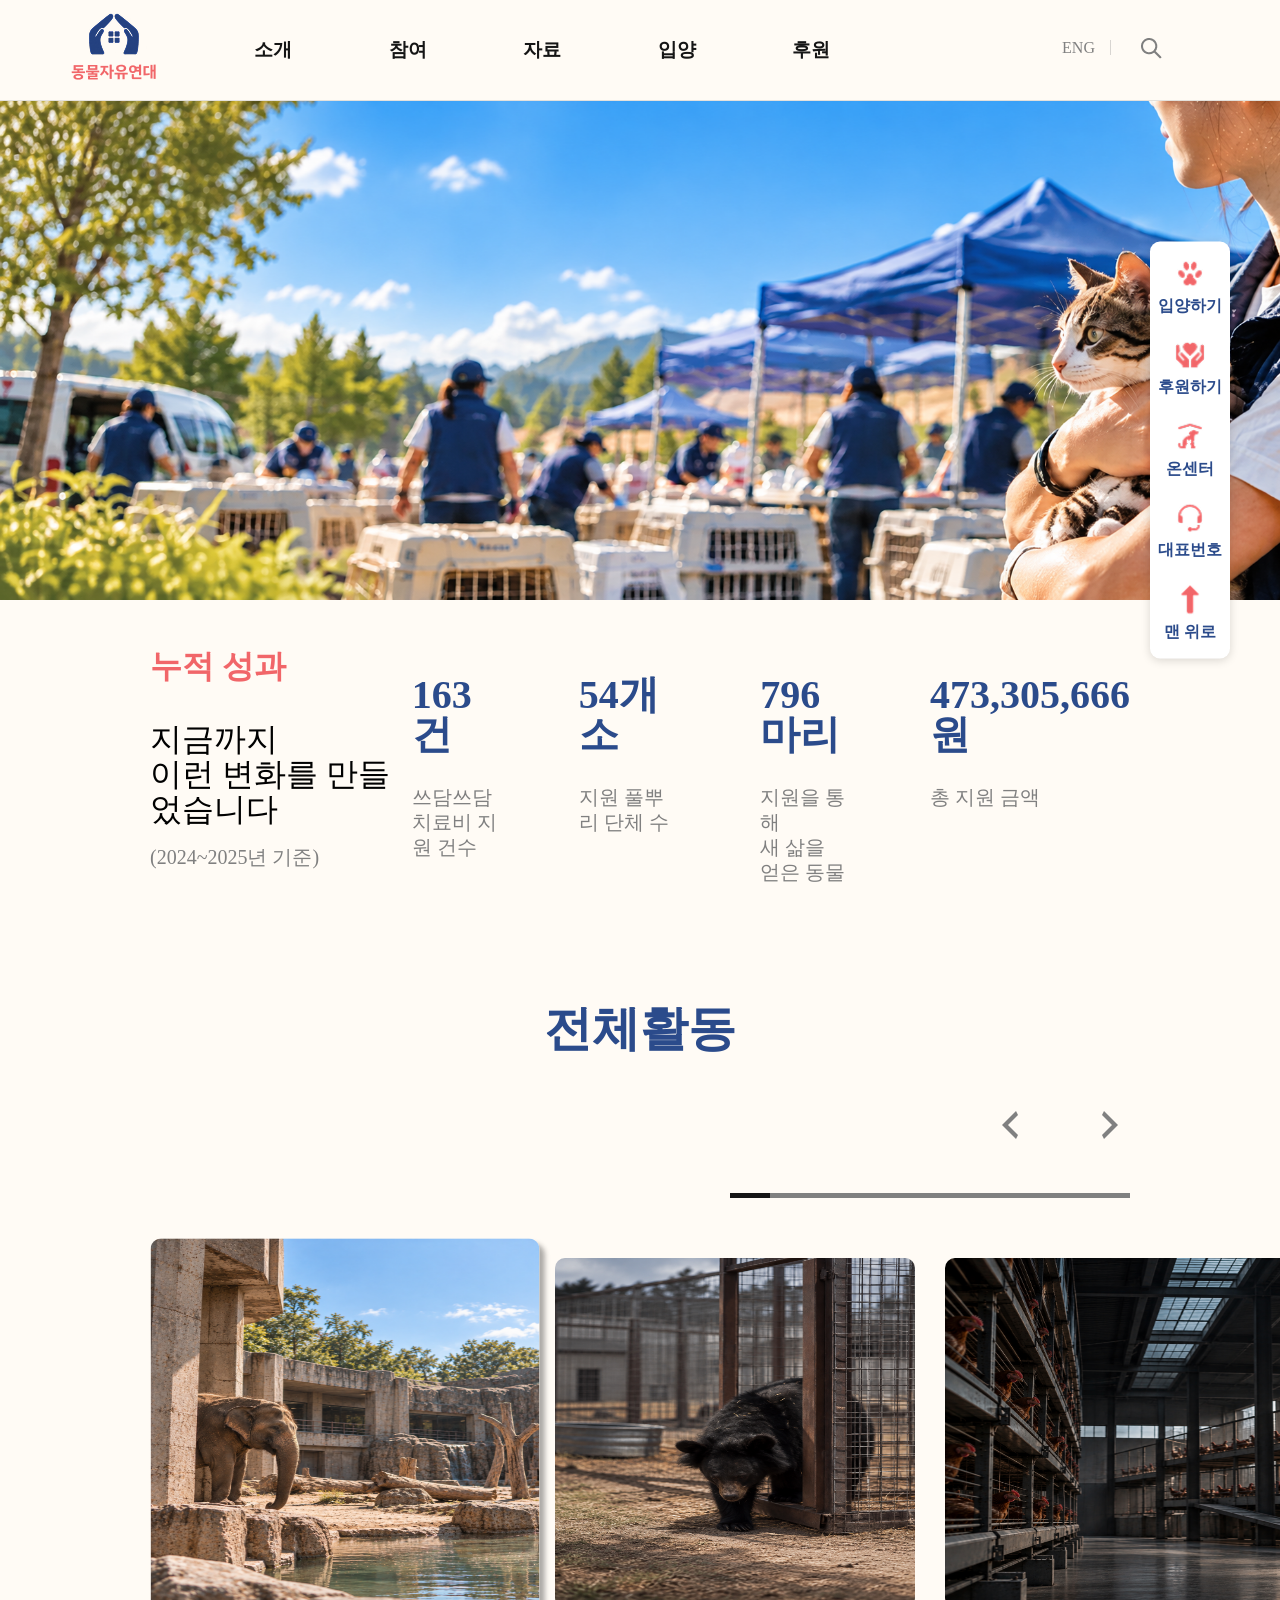
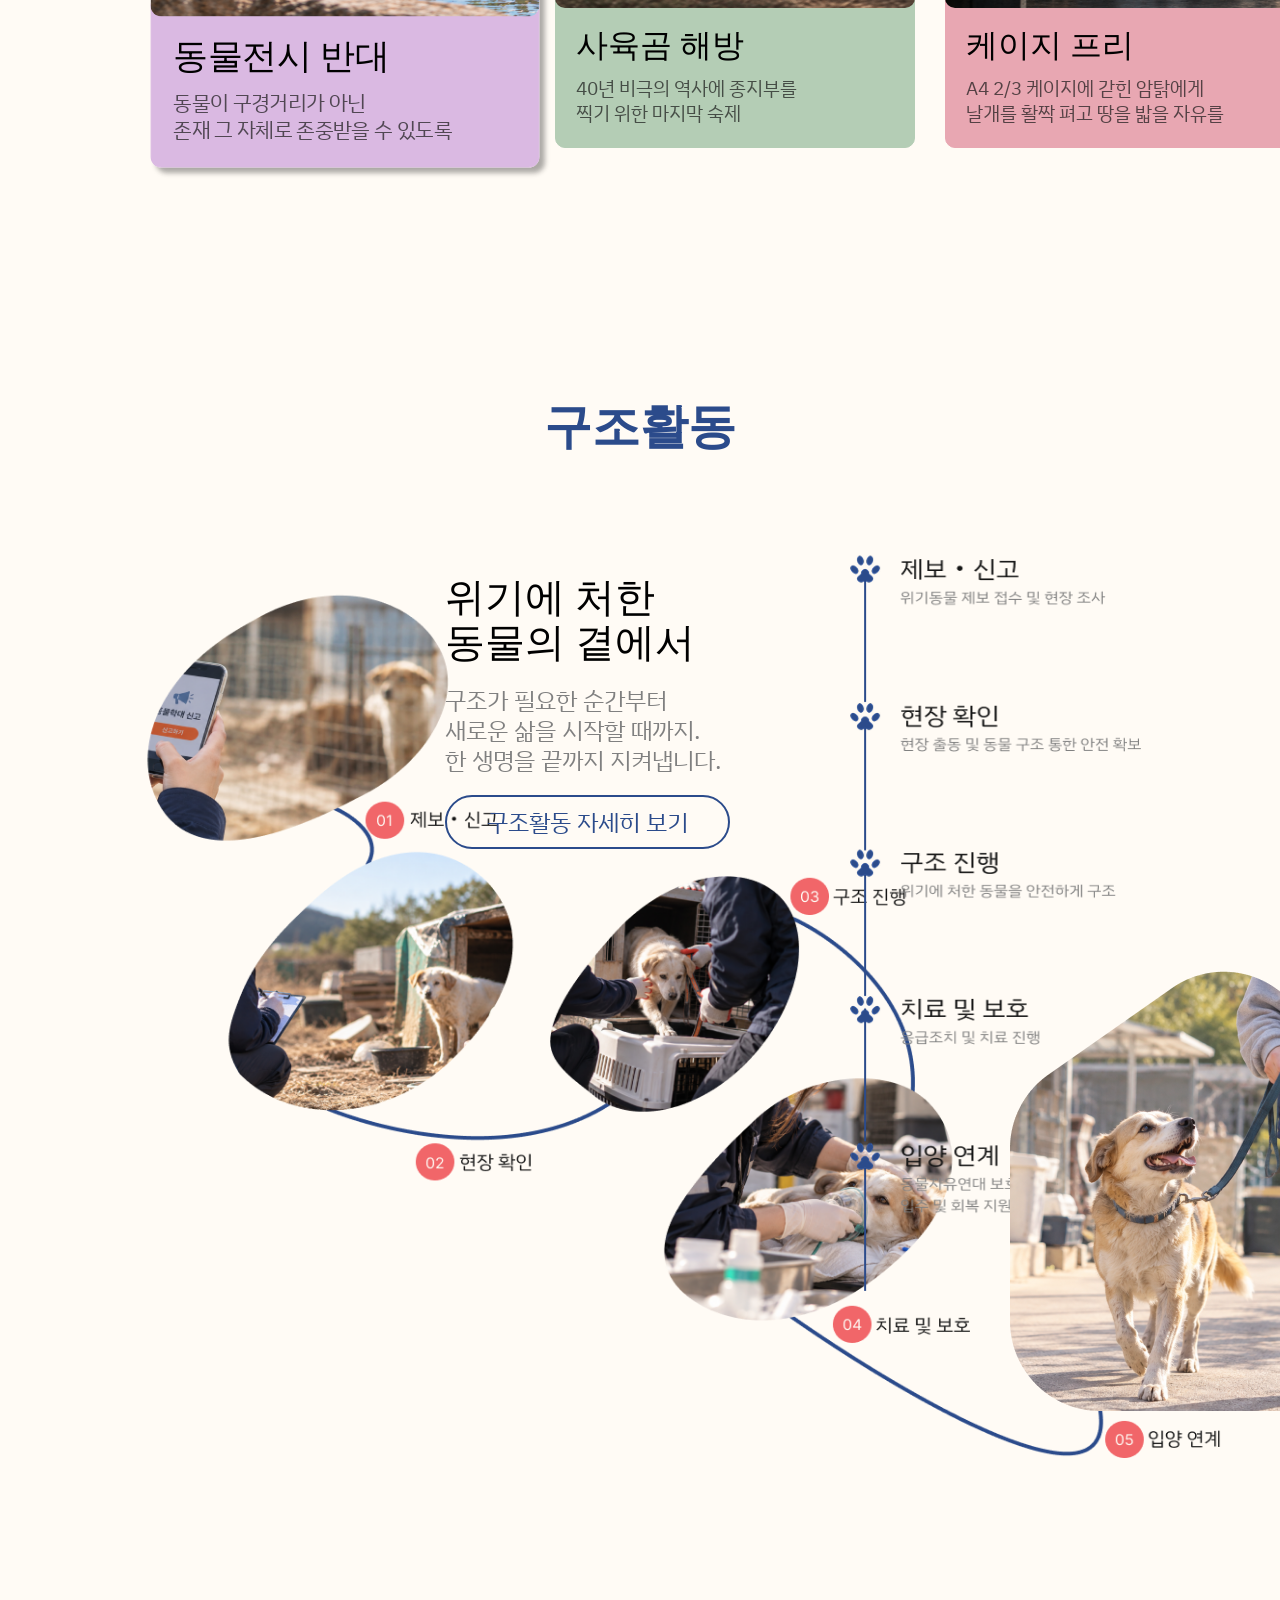
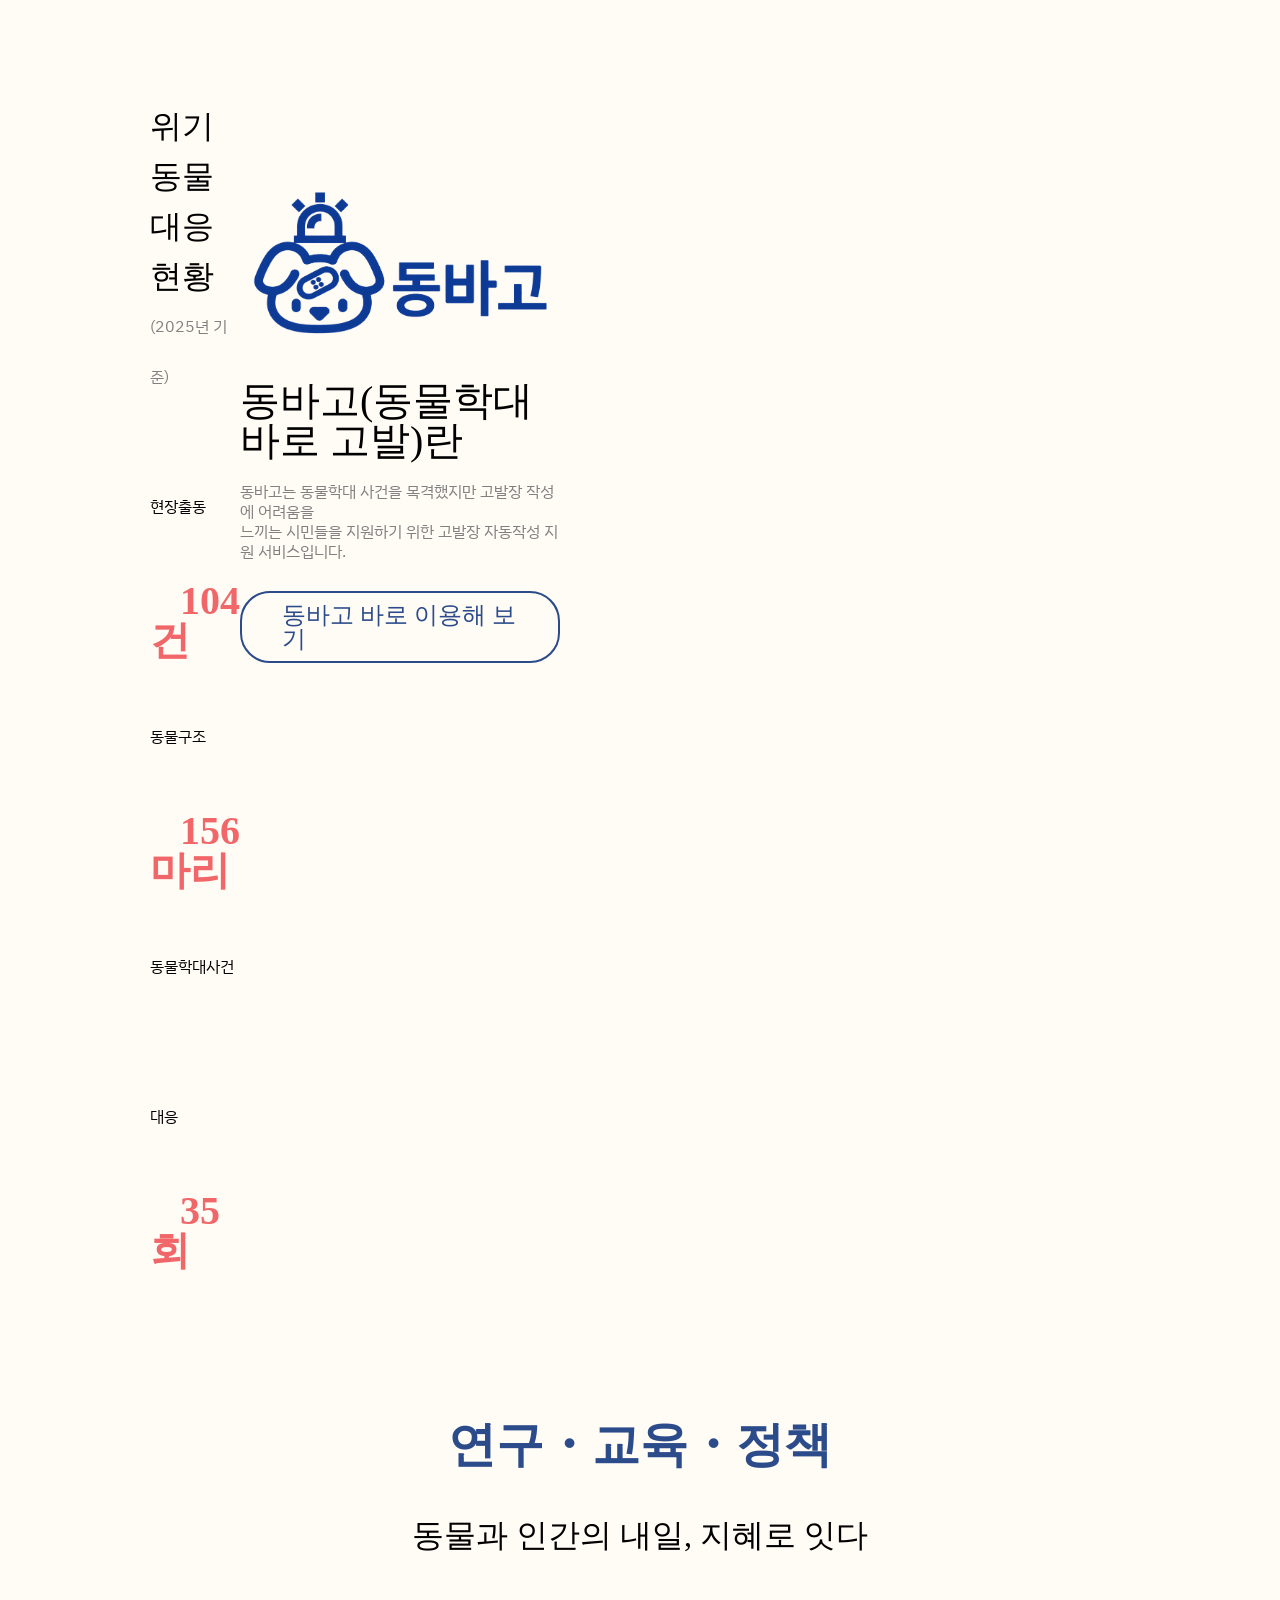
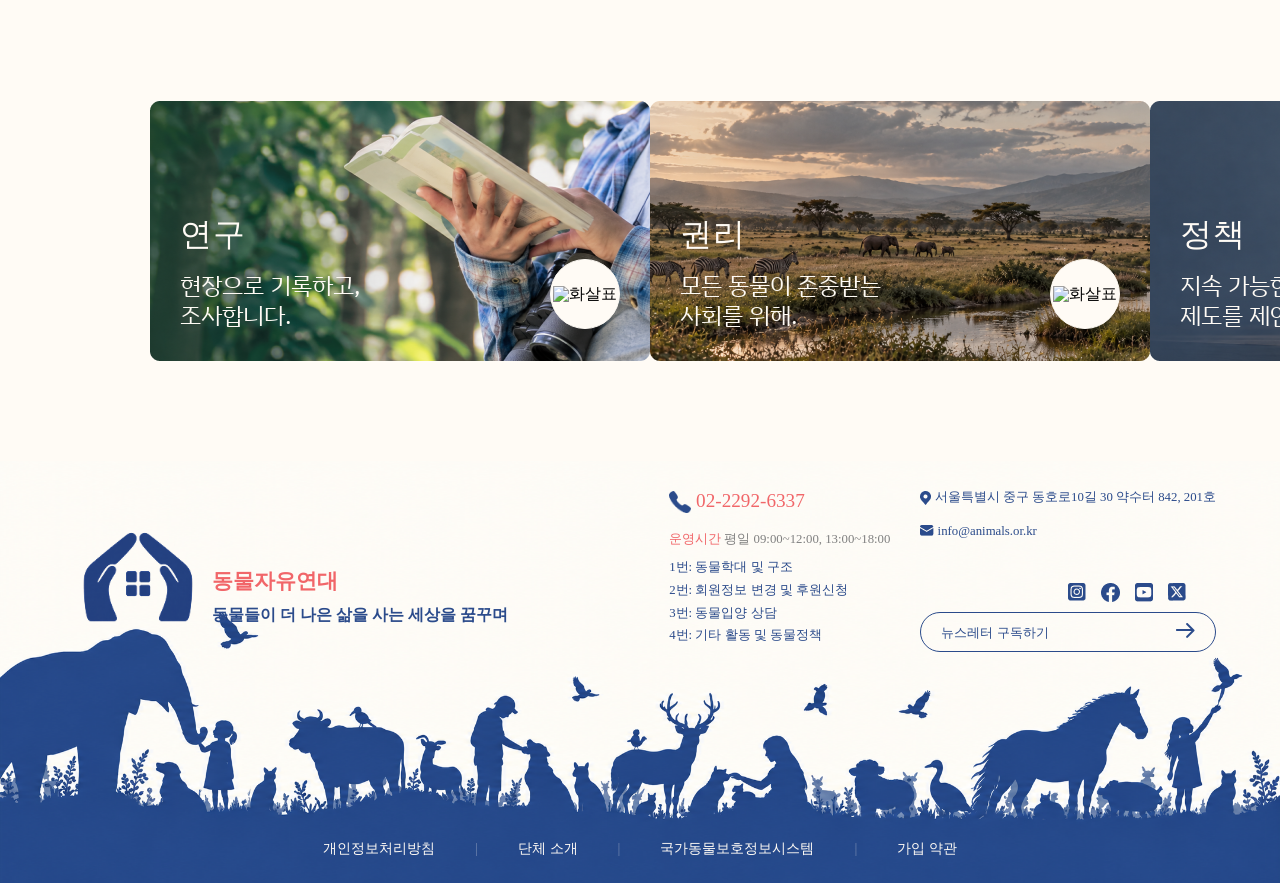
==== commit 0c9663d4: "입양페이지 추가" ====
--- a/activity.html
+++ b/activity.html
@@ -7,14 +7,15 @@
     <link rel="stylesheet" href="reset.css">
     <link rel="stylesheet" href="header.css">
     <link rel="stylesheet" href="activity.css">
+    <link rel="stylesheet" href="floating.css">
     <link rel="stylesheet" href="footer.css">
-    <link rel="stylesheet" href="floating.css">
+
     <link rel="preconnect" href="https://fonts.googleapis.com">
     <link rel="preconnect" href="https://fonts.gstatic.com" crossorigin>
     <link href="https://fonts.googleapis.com/css2?family=IBM+Plex+Sans+KR:wght@100;200;300;400;500;600;700&family=Josefin+Sans:ital,wght@0,100..700;1,100..700&display=swap" rel="stylesheet">
 
     <script src="https://code.jquery.com/jquery-3.7.1.min.js"></script>
-    <script src="activities.js"></script>
+    <script src="activity.js" defer></script>
 </head>
 
 <body>
@@ -142,6 +143,7 @@
             </ul>
         </div>
     </header>
+
         <main>
         <ul class="floating">
             <li class="float-menu menu1">
@@ -195,6 +197,7 @@
                     <h2>지금까지<br>이런 변화를 만들었습니다</h2>
                     <p>(2024~2025년 기준)</p>
                 </div>
+                
                 <div class="results-list" id="counterSection">
                     <ul class="results-item">
                         <li class="count" data-target="246" data-unit="건">0건</li>
@@ -214,6 +217,9 @@
                     </ul>
                 </div>
             </div>
+                
+                
+                
             <!-----------------전체활동-------------------->
             <section class="activities-header">
                 <div class="activities-inner">
@@ -227,9 +233,12 @@
                     <div class="activities-innerbar">
                         <div class="activities-innerbar2"></div>
                     </div>
-                </div>
+                    
+                </div>
+                
                 
                 <div class="activities-slider">
+            
                     <ul class="activities-list">
                         <li class="activities-card1">
                             <img src="images/activities1.png" alt="강아지 공장폐쇄">
@@ -238,6 +247,7 @@
                                 <p>상품이 아닌 생명으로,<br>반려동물과의 올바른 관계 모색</p>
                             </div>
                         </li>
+                    
                         <li class="activities-card2 is-active">
                             <img src="images/activities2.png" alt="동물전시 반대">
                             <div>
@@ -245,6 +255,7 @@
                                 <p>동물이 구경거리가 아닌<br>존재 그 자체로 존중받을 수 있도록</p>
                             </div>
                         </li>
+                    
                         <li class="activities-card3">
                             <img src="images/activities3.png" alt="사육곰 해방">
                             <div>
@@ -252,6 +263,7 @@
                                 <p>40년 비극의 역사에 종지부를<br>찍기 위한 마지막 숙제</p>
                             </div>
                         </li>
+                    
                         <li class="activities-card4">
                             <img src="images/activities4.png" alt="케이지 프리">
                             <div>
@@ -259,6 +271,7 @@
                                 <p>A4 2/3 케이지에 갇힌 암탉에게<br>날개를 활짝 펴고 땅을 밟을 자유를</p>
                             </div>
                         </li>
+                    
                         <li class="activities-card5">
                             <img src="images/activities5.png" alt="정책/입법">
                             <div>
@@ -266,6 +279,7 @@
                                 <p>동물의 삶에 공감하는 연구,<br>동물의 삶을 바꾸는 정책</p>
                             </div>
                         </li>
+                    
                         <li class="activities-card6">
                             <img src="images/activities6.png" alt="개 식용 종식">
                             <div>
@@ -273,6 +287,7 @@
                                 <p>불필요한 희생을 줄이고<br>이제부터 개 식용 없는 대한민국</p>
                             </div>
                         </li>
+                    
                         <li class="activities-card7">
                             <img src="images/activities7.png" alt="동네고양이 공존">
                             <div>
@@ -280,6 +295,7 @@
                                 <p>우리의 작은 이웃 동네고양이의<br>내일이 더 따뜻하고 행복할 수 있도록</p>
                             </div>
                         </li>
+                    
                         <li class="activities-card8">
                             <img src="images/activities8.png" alt="지원사업">
                             <div>
@@ -287,6 +303,7 @@
                                 <p>동물을 위해 활동하는 시민과 단체가<br>더 오래, 더 넓게 나아갈 수 있도록</p>
                             </div>
                         </li>
+                    
                         <li class="activities-card9">
                             <img src="images/activities9.png" alt="구조활동">
                             <div>
@@ -294,6 +311,7 @@
                                 <p>학대, 유기, 재난 등 위기에<br>처한 동물의 안전과 회복 지원</p>
                             </div>
                         </li>
+                    
                         <li class="activities-card10">
                             <img src="images/activities10.png" alt="동물복지 연구/조사">
                             <div>
@@ -301,6 +319,7 @@
                                 <p>기술/입법/실태 조사를 통해<br>동물복지의 기반 구축에 기여</p>
                             </div>
                         </li>
+                    
                         <li class="activities-card11">
                             <img src="images/activities11.png" alt="말 복지 구축">
                             <div>
@@ -308,6 +327,7 @@
                                 <p>복지 사각지대에 위치한<br>말의 전 생애를 아우르는 안전망 구축</p>
                             </div>
                         </li>
+                    
                         <li class="activities-card12">
                             <img src="images/activities12.png" alt="동물권리교육">
                             <div>
@@ -318,18 +338,25 @@
                     </ul>
                 </div>
             </section>
+            
+            
+            
+            
                 <!------------------구조활동----------------------->
             <section class="rescue">
                 <h1>구조활동</h1>
+
                 <div class="rescue-wrap">
                     <div class="rescue-img">
                         <img src="images/rescue-group.png" alt="구조활동">
                         <img src="images/txt.png" alt="구조텍스트">
                     </div>
+                    
                     <div class="rescue-home">
                         <img src="images/rescue-home.png" alt="집">
                     </div>
                 </div>
+
                 <div class="rescue-info">
                     <h2>위기에 처한<br>동물의 곁에서</h2>
                     <p>구조가 필요한 순간부터<br>새로운 삶을 시작할 때까지.<br>한 생명을 끝까지 지켜냅니다.</p>
@@ -338,6 +365,11 @@
                     </p>
                 </div>
             </section>
+            
+            
+            
+            
+            
             <!------------------------동바고----------------->
             <section class="response">
                 <div class="response-inner">
@@ -345,15 +377,18 @@
                         <h4>위기동물 대응 현황</h4>
                         <p>(2025년 기준)</p>
                     </div>
+                
                     <ul class="response-stats">
                         <li>
                             <p>현장출동</p>
                             <strong class="response-count" data-target="127" data-unit="건">0건</strong>
                         </li>
+                    
                         <li>
                             <p>동물구조</p>
                             <strong class="response-count" data-target="263" data-unit="마리">0마리</strong>
                         </li>
+                    
                         <li>
                             <p>동물학대사건 대응</p>
                             <strong class="response-count" data-target="35" data-unit="회">0회</strong>
@@ -369,11 +404,12 @@
                         <a href="https://abuse.animals.or.kr/?_gl=1*n0h7ni*_ga*MTI1NjU0OTAxOC4xNzkwMTQyNDE1*_ga_NL8NZJV6KT*czE3OTIxMzExMDAkbzQwJGcxJHQxNzkyMTMxNjM3JGo1OSRsMCRoMTUyNjQ0MzE1Mg..*_ga_135FQ5P168*czE3OTIxMzE2MzYkbzQwJGcwJHQxNzkyMTMxNjM2JGo2MCRsMCRoNjE4NjE2MTIz">동바고 바로 이용해 보기</a>
                     </p>
                 </div>
-
+                
                 <div class="dongbago-video">
                     <video src="dongbago (2).mp4" autoplay muted loop playsinline></video>
                 </div>
             </section>
+            
             <!---------------연구 교육 정책---------------->
             <section class="research">
                 <div class="research-txt">
@@ -406,6 +442,7 @@
                                 <a href="https://www.animals.or.kr/campaign/education?tab=intro"><img src="images/arrow.png" alt="화살표"></a>
                             </div>
                         </div>
+                        
                     </div>
                     
                     <div class="research-card">
@@ -424,6 +461,8 @@
             </section>
         </div>
         </main>
+
+
         <footer>
 
         <div class="footer-inner">
@@ -451,6 +490,7 @@
                             <li>4번: 기타 활동 및 동물정책</li>
                         </ul>
                     </div>
+                    
                     <!----------------인포----------------->
                     <div class="footer-infowrap">
                         <ul class="footer-info">
@@ -485,6 +525,9 @@
             </div>
         </div>
         
-        </footer>
+    </footer>
+
+
+
 </body>
 </html>
--- a/activity.css
+++ b/activity.css
@@ -1,6 +1,421 @@
 @charset "utf-8";
 
-header{
+        main{
+            margin-top: 100px;
+        }
+        .hero{
+            width: 100%;
+            height: 500px;
+            background-image: url(images/hero.png);
+            background-repeat: no-repeat; 
+            background-size: cover;
+            padding-top: 100px;
+        }
+
+        .main-content{
+        width: calc(100% - 300px); 
+        margin: 0 auto;
+        }
+
+        /* ------------------누적성과---------------------------- */
+        .results-desc{
+            display: flex;
+            justify-content: space-between;
+            margin-top: 50px;
+            margin-bottom: 120px;
+        }
+        .results-title h1{
+            color: #F16669;
+            font-weight: 600;
+            font-size: 2rem;
+        }    
+        .results-title h2{
+            font-size: 2rem;
+            font-weight: 400;
+            margin: 40px 0 20px 0;
+            line-height: 35px;
+        }
+        .results-title p{
+            font-size: 1.25rem;
+            color: #808080;
+            font-weight: 400;
+        }
+
+        .results-list{
+            width: 1010px;
+            display: flex;
+            gap: 80px;
+            margin-top: 25px;
+        }
+        .results-list .results-item li:nth-child(1){
+            color: #2B4B8B;
+            font-size: 2.5rem;
+            font-weight: 600;
+            margin-bottom: 30px;
+        }
+        .results-list .results-item li:nth-child(2){
+            color: #808080;
+            font-size: 1.25rem;
+            font-weight: 400;
+            line-height: 25px;
+        }
+
+
+
+
+
+        /* ------------전체활동---------------- */
+        .activities-header{
+            margin-bottom: 200px;
+        }
+
+        .activities-inner{
+            position: relative;
+            margin-bottom: 150px;
+        }
+        .activities-inner h1{
+            color: #2B4B8B;
+            font-size: 3rem;
+            font-weight: 600;
+            text-align: center;
+        }
+        .activities-nav{
+            display: flex;
+            gap: 60px;
+            position: absolute;
+            right: 0; top: 100px;
+        }
+        .activities-bar{
+            position: relative;
+        }
+        .activities-bar .activities-innerbar{
+            width: 400px; height: 5px;
+            background-color: #808080;
+            position: absolute;
+            right: 0; top: -10px;
+            overflow: hidden;
+        }
+        .activities-bar .activities-innerbar2{
+            width: 10%; height: 100%;
+            background-color: #151515;
+            transform: translateX(0);
+            transition: transform 0.5s;
+        }
+
+        .activities-slider{
+            width: 1570px; height: 600px;
+            margin: 0 auto;
+            display: flex; align-items: center;
+            /* background-color: blue; */
+            overflow: hidden;
+        }
+        .activities-list{
+            display: flex;
+            /* gap: 25px; */
+            align-items: center;
+            margin-left: -390px;
+        }
+        .activities-list > li {
+            flex-shrink: 0;
+            margin: 0 15px 0 15px;
+            /* transform: scale(1); */
+            transition: all 0.5s;
+            border-radius: 10px;
+        }
+        .activities-list > li.is-active {
+            /* width: 389px; height: 420px; */
+            align-self: start;
+            transform: scale(1.08) translateX(0px);
+            box-shadow: 5px 5px 5px #1f1e1e5e;
+        }
+
+        .activities-list > li.is-active div {
+            width: 360px; height: 160px;
+        }
+        .activities-list li img{
+            width: 360px; height: 350px;
+            border-radius: 10px;
+        }
+        .activities-list > li > div{
+            width: 360px; height: 160px;
+            margin-top: -20px;
+            box-sizing: border-box;
+            border-radius: 10px;
+        }
+        .activities-list > .activities-card1>div,
+        .activities-list > .activities-card5>div,
+        .activities-list > .activities-card9>div {
+            border: 1px solid #B1C2D0;
+            background-color: #B1C2D0;
+        }
+        .activities-list > .activities-card2 > div,
+        .activities-list > .activities-card6 > div,
+        .activities-list > .activities-card10 > div{
+            border: 1px solid #DAB9E2;
+            background-color: #DAB9E2;
+        }
+        .activities-list > .activities-card3 >div,
+        .activities-list > .activities-card7 >div,
+        .activities-list > .activities-card11>div{
+            border: 1px solid #B4CDB5;
+            background-color: #B4CDB5;
+        }
+        .activities-list > .activities-card4 > div,
+        .activities-list > .activities-card8 > div,
+        .activities-list > .activities-card12 > div{
+            border: 1px solid #E8A7B2;
+            background-color: #E8A7B2;
+        }
+        .activities-list li>div h2{
+            font-weight: 400;
+            font-size: 2rem;
+            margin: 40px 0 15px 20px;
+            white-space: nowrap;
+        }
+        .activities-list li>div p{
+            font-weight: 400;
+            font-size: 1.2rem;
+            margin-left: 20px;
+            line-height: 25px;
+            color: #151515b2;
+            font-family: 'IBM Plex Sans KR', sans-serif;
+        }
+
+
+
+
+
+        /* ----------------구조활동-------------------- */
+        .rescue{
+            margin-bottom: 150px;
+            position: relative;
+        }
+        .rescue h1{
+            color: #2B4B8B;
+            font-size: 3rem;
+            font-weight: 600;
+            text-align: center;
+            margin-bottom: 100px;
+        }
+
+
+        .rescue-wrap{
+            position: relative;
+            height: 1000px;
+        }
+        .rescue .rescue-img img:nth-child(1){
+            width: 1150px; height: 907px;
+            position: absolute;
+            left: -50px; top: 0;
+        }
+        .rescue .rescue-img img:nth-child(2){
+            width: 300px; height: 740px;
+            position: absolute;
+            right: -15px; top: 0;
+        }
+        .rescue-wrap .rescue-home{
+            position: absolute;
+            left: 860px; top: 400px;
+            animation: bounce 1.5s linear infinite;
+        }
+
+        @keyframes bounce{
+            0%, 100%{
+                transform: scale(0.9);
+            }
+            50%{
+                transform: scale(1);
+            }
+        }
+
+
+
+
+
+
+
+
+
+
+        .rescue .rescue-info{
+            position: absolute;
+            right: 400px; top: 15%;
+        }
+        .rescue .rescue-info h2{
+            font-weight: 400;
+            font-size: 2.5rem;
+            line-height: 45px;
+        }
+        .rescue .rescue-info p{
+            margin: 20px auto;
+            line-height: 30px;
+            color: #808080;
+            font-size: 1.5rem;
+            font-family: 'IBM Plex Sans KR', sans-serif;
+            
+        }
+        .rescue .rescue-info .rescue-more{
+            width: fit-content;
+            padding: 10px 40px;
+            border: 2px solid #2B4B8B;
+            box-sizing: border-box;
+            border-radius: 30px;
+            color: #2B4B8B;
+            transition: all 0.3s;
+        }
+        .rescue .rescue-info .rescue-more:hover{
+            background-color: #2B4B8B;
+            color: #FFFBF5;
+        }
+
+
+
+        /* ------------------동바고----------------- */
+        .response{
+            display: flex;
+            justify-content: space-between;
+            margin-bottom: 150px;
+        }
+        .response-inner{
+            display: flex;
+            flex-direction: column;
+            gap: 30px;
+        }
+        .response-inner .response-title{
+            line-height: 50px;
+        }
+        .response-inner .response-title h4{
+            font-size: 2rem;
+            font-weight: 500;
+        }
+        .response-inner .response-title p{
+            color: #808080;
+            font-family: 'IBM Plex Sans KR', sans-serif;
+        }
+        .response-inner .response-stats>li p{
+            line-height: 150px;
+            font-family: 'IBM Plex Sans KR', sans-serif;
+        }
+        .response-inner .response-stats li strong{
+            font-weight: 600;
+            font-size: 2.5rem;
+            color: #F16669;
+            margin-left: 30px;
+        }
+        .dongbago-info img{
+            width: 320px;
+            height: 160px;
+            margin-top: 50%;
+            transform: translateY(-50%);
+        }
+        .dongbago-info h3{
+            font-size: 2.5rem;
+            font-weight: 500;
+            margin-top: -40px;
+            margin-bottom: 20px;
+        }
+        .dongbago-info p:first-of-type{
+            line-height: 20px;
+            color: #808080;
+            font-family: 'IBM Plex Sans KR', sans-serif;
+        }
+        .dongbago-info .dongbago-more{
+            width: fit-content;
+            padding: 10px 40px;
+            font-size: 1.5rem;
+            border: 2px solid #2B4B8B;
+            box-sizing: border-box;
+            border-radius: 30px;
+            color: #2B4B8B;
+            margin-top: 30px;
+            transition: all 0.3s;
+        }
+        .dongbago-info .dongbago-more:hover{
+            background-color: #2B4B8B;
+            color: #FFFBF5;
+        }
+        .dongbago-video video{
+            width: 700px;
+            height: 390px;
+            margin-top: 50%;
+            transform: translateY(-50%);
+        }
+
+
+        /* -------------연구 교육 정책---------------- */
+        .research{
+            margin-bottom: 100px;
+        }
+        .research-txt h1{
+            color: #2B4B8B;
+            font-size: 3rem;
+            font-weight: 600;
+            text-align: center;
+            margin-bottom: 50px;
+        }
+        .research-txt h4{
+            margin-top: 40px;
+            margin-bottom: 150px;
+            font-size: 2rem;
+            font-weight: 500;
+            text-align: center;
+        }
+        .research-card-wrap{
+            display: flex;
+            justify-content: space-between;
+        }
+        .research-card{
+            position: relative;
+        }   
+        .research-card .research-title{
+            position: absolute;
+            left: 30px;
+            right: 30px;
+            top: 45%;
+
+            display: flex;
+            justify-content: space-between;
+            align-items: center;
+        }
+        .research-card .research-title .research-info{
+            color: #FFFBF5;
+            font-size: 2rem;
+            font-weight: 500;
+        }
+        .research-card .research-title .research-info h2{
+            font-size: 2rem;
+            font-weight: 500;
+            letter-spacing: 1px;
+        }
+        .research-card .research-title .research-info p{
+            font-size: 1.5rem;
+            font-weight: 400;
+            margin-top: 20px;
+            line-height: 30px;
+            font-family: 'IBM Plex Sans KR', sans-serif;
+        }
+        .research-card .research-title .research-more{
+            position: relative;
+            top: 20px;
+            width: 70px; height: 70px;
+            border: 1px solid #FFFBF5;
+            box-sizing: border-box;
+            border-radius:50%;
+            display: flex;
+            justify-content: center;
+            align-items: center;
+            background-color: #FFFBF5;
+            transition: background-color 0.3s;
+            cursor: pointer;
+
+        }
+        .research-card .research-title .research-more:hover{
+            background-color: #fffbf585;
+            transform: scale(1.1);
+            border: none;
+            
+        }
+        header{
     width: 100%;
     border-bottom: 1px solid #80808037;
     position: fixed;
@@ -303,858 +718,17 @@
 
 
 
-        main{
-            margin-top: 100px;
-        }
-        .hero{
-            width: 100%;
-            height: 500px;
-            background-image: url(images/hero.png);
-            background-repeat: no-repeat; 
-            background-size: cover;
-            padding-top: 100px;
-        }
-        .main-content{
-        width: calc(100% - 300px); 
-        margin: 0 auto;
-        }
-        /* ------------------누적성과---------------------------- */
-        .results-desc{
-            display: flex;
-            justify-content: space-between;
-            margin-top: 50px;
-            margin-bottom: 120px;
-        }
-        .results-title h1{
-            color: #F16669;
-            font-weight: 600;
-            font-size: 2rem;
-        }    
-        .results-title h2{
-            font-size: 2rem;
-            font-weight: 400;
-            margin: 40px 0 20px 0;
-            line-height: 35px;
-        }
-        .results-title p{
-            font-size: 1.25rem;
-            color: #808080;
-            font-weight: 400;
-        }
-        .results-list{
-            width: 990px;
-            display: flex;
-            gap: 80px;
-            margin-top: 25px;
-        }
-        .results-list .results-item li:nth-child(1){
-            color: #2B4B8B;
-            font-size: 2.5rem;
-            font-weight: 600;
-            margin-bottom: 30px;
-        }
-        .results-list .results-item li:nth-child(2){
-            color: #808080;
-            font-size: 1.25rem;
-            font-weight: 400;
-            line-height: 25px;
-        }
-        /* ------------전체활동---------------- */
-        .activities-header{
-            margin-bottom: 200px;
-        }
-        .activities-inner{
-            position: relative;
-            margin-bottom: 150px;
-        }
-        .activities-inner h1{
-            color: #2B4B8B;
-            font-size: 3rem;
-            font-weight: 600;
-            text-align: center;
-        }
-        .activities-nav{
-            display: flex;
-            gap: 60px;
-            position: absolute;
-            right: 0; top: 100px;
-        }
-        .activities-bar{
-            position: relative;
-        }
-        .activities-bar .activities-innerbar{
-            width: 400px; height: 5px;
-            background-color: #808080;
-            position: absolute;
-            right: 0; top: -10px;
-            overflow: hidden;
-        }
-        .activities-bar .activities-innerbar2{
-            width: 10%; height: 100%;
-            background-color: #151515;
-            transform: translateX(0);
-            transition: transform 0.5s;
-        }
-        .activities-slider{
-            width: 1570px; height: 600px;
-            margin: 0 auto;
-            display: flex; align-items: center;
-            /* background-color: blue; */
-            overflow: hidden;
-        }
-        .activities-list{
-            display: flex;
-            /* gap: 25px; */
-            align-items: center;
-            margin-left: -390px;
-        }
-        .activities-list > li {
-            flex-shrink: 0;
-            margin: 0 15px 0 15px;
-            /* transform: scale(1); */
-            transition: all 0.5s;
-            border-radius: 10px;
-        }
-        .activities-list > li.is-active {
-            /* width: 389px; height: 420px; */
-            align-self: start;
-            transform: scale(1.08) translateX(0px);
-            box-shadow: 5px 5px 5px #1f1e1e5e;
-        }
-        .activities-list > li.is-active div {
-            width: 360px; height: 160px;
-        }
-        .activities-list li img{
-            width: 360px; height: 350px;
-            border-radius: 10px;
-        }
-        .activities-list > li > div{
-            width: 360px; height: 160px;
-            margin-top: -20px;
-            box-sizing: border-box;
-            border-radius: 10px;
-        }
-        .activities-list > .activities-card1>div,
-        .activities-list > .activities-card5>div,
-        .activities-list > .activities-card9>div {
-            border: 1px solid #B1C2D0;
-            background-color: #B1C2D0;
-        }
-        .activities-list > .activities-card2 > div,
-        .activities-list > .activities-card6 > div,
-        .activities-list > .activities-card10 > div{
-            border: 1px solid #DAB9E2;
-            background-color: #DAB9E2;
-        }
-        .activities-list > .activities-card3 >div,
-        .activities-list > .activities-card7 >div,
-        .activities-list > .activities-card11>div{
-            border: 1px solid #B4CDB5;
-            background-color: #B4CDB5;
-        }
-        .activities-list > .activities-card4 > div,
-        .activities-list > .activities-card8 > div,
-        .activities-list > .activities-card12 > div{
-            border: 1px solid #E8A7B2;
-            background-color: #E8A7B2;
-        }
-        .activities-list li>div h2{
-            font-weight: 400;
-            font-size: 2rem;
-            margin: 40px 0 15px 20px;
-            white-space: nowrap;
-        }
-        .activities-list li>div p{
-            font-weight: 400;
-            font-size: 1.2rem;
-            margin-left: 20px;
-            line-height: 25px;
-            color: #151515b2;
-            font-family: 'IBM Plex Sans KR', sans-serif;
-        }
-        /* ----------------구조활동-------------------- */
-        .rescue{
-            margin-bottom: 150px;
-            position: relative;
-        }
-        .rescue h1{
-            color: #2B4B8B;
-            font-size: 3rem;
-            font-weight: 600;
-            text-align: center;
-            margin-bottom: 100px;
-        }
-        .rescue-wrap{
-            position: relative;
-            height: 1000px;
-        }
-        .rescue .rescue-img img:nth-child(1){
-            width: 1150px; height: 907px;
-            position: absolute;
-            left: -50px; top: 0;
-        }
-        .rescue .rescue-img img:nth-child(2){
-            width: 300px; height: 740px;
-            position: absolute;
-            right: -15px; top: 0;
-        }
-        .rescue-wrap .rescue-home{
-            position: absolute;
-            left: 860px; top: 400px;
-            animation: bounce 1.5s linear infinite;
-        }
-
-        @keyframes bounce{
-            0%, 100%{
-                transform: scale(0.9);
-            }
-            50%{
-                transform: scale(1);
-            }
-        }
-        .rescue .rescue-info{
-            position: absolute;
-            right: 400px; top: 15%;
-        }
-        .rescue .rescue-info h2{
-            font-weight: 400;
-            font-size: 2.5rem;
-            line-height: 45px;
-        }
-        .rescue .rescue-info p{
-            margin: 20px auto;
-            line-height: 30px;
-            color: #808080;
-            font-size: 1.5rem;
-            font-family: 'IBM Plex Sans KR', sans-serif;
-            
-        }
-        .rescue .rescue-info .rescue-more{
-            width: fit-content;
-            padding: 10px 40px;
-            border: 2px solid #2B4B8B;
-            box-sizing: border-box;
-            border-radius: 30px;
-            color: #2B4B8B;
-            transition: all 0.3s;
-        }
-        .rescue .rescue-info .rescue-more:hover{
-            background-color: #2B4B8B;
-            color: #FFFBF5;
-        }
-        /* ------------------동바고----------------- */
-        .response{
-            display: flex;
-            justify-content: space-between;
-            margin-bottom: 150px;
-        }
-        .response-inner{
-            display: flex;
-            flex-direction: column;
-            gap: 30px;
-        }
-        .response-inner .response-title{
-            line-height: 50px;
-        }
-        .response-inner .response-title h4{
-            font-size: 2rem;
-            font-weight: 500;
-        }
-        .response-inner .response-title p{
-            color: #808080;
-            font-family: 'IBM Plex Sans KR', sans-serif;
-        }
-        .response-inner .response-stats>li p{
-            line-height: 150px;
-            font-family: 'IBM Plex Sans KR', sans-serif;
-        }
-        .response-inner .response-stats li strong{
-            font-weight: 600;
-            font-size: 2.5rem;
-            color: #F16669;
-            margin-left: 30px;
-        }
-        .dongbago-info img{
-            width: 320px;
-            height: 160px;
-            margin-top: 50%;
-            transform: translateY(-50%);
-        }
-        .dongbago-info h3{
-            font-size: 2.5rem;
-            font-weight: 500;
-            margin-top: -40px;
-            margin-bottom: 20px;
-        }
-        .dongbago-info p:first-of-type{
-            line-height: 20px;
-            color: #808080;
-            font-family: 'IBM Plex Sans KR', sans-serif;
-        }
-        .dongbago-info .dongbago-more{
-            width: fit-content;
-            padding: 10px 40px;
-            font-size: 1.5rem;
-            border: 2px solid #2B4B8B;
-            box-sizing: border-box;
-            border-radius: 30px;
-            color: #2B4B8B;
-            margin-top: 30px;
-            transition: all 0.3s;
-        }
-        .dongbago-info .dongbago-more:hover{
-            background-color: #2B4B8B;
-            color: #FFFBF5;
-        }
-        .dongbago-video video{
-            width: 700px;
-            height: 390px;
-            margin-top: 50%;
-            transform: translateY(-50%);
-        }
-        /* -------------연구 교육 정책---------------- */
-        .research{
-            margin-bottom: 100px;
-        }
-        .research-txt h1{
-            color: #2B4B8B;
-            font-size: 3rem;
-            font-weight: 600;
-            text-align: center;
-            margin-bottom: 50px;
-        }
-        .research-txt h4{
-            margin-top: 40px;
-            margin-bottom: 150px;
-            font-size: 2rem;
-            font-weight: 500;
-            text-align: center;
-        }
-        .research-card-wrap{
-            display: flex;
-            justify-content: space-between;
-        }
-        .research-card{
-            position: relative;
-        }   
-        .research-card .research-title{
-            position: absolute;
-            left: 30px;
-            right: 30px;
-            top: 45%;
-            display: flex;
-            justify-content: space-between;
-            align-items: center;
-        }
-        .research-card .research-title .research-info{
-            color: #FFFBF5;
-            font-size: 2rem;
-            font-weight: 500;
-        }
-        .research-card .research-title .research-info h2{
-            font-size: 2rem;
-            font-weight: 500;
-            letter-spacing: 1px;
-        }
-        .research-card .research-title .research-info p{
-            font-size: 1.5rem;
-            font-weight: 400;
-            margin-top: 20px;
-            line-height: 30px;
-            font-family: 'IBM Plex Sans KR', sans-serif;
-        }
-        .research-card .research-title .research-more{
-            position: relative;
-            top: 20px;
-            width: 70px; height: 70px;
-            border: 1px solid #FFFBF5;
-            box-sizing: border-box;
-            border-radius:50%;
-            display: flex;
-            justify-content: center;
-            align-items: center;
-            background-color: #FFFBF5;
-            transition: background-color 0.3s;
-            cursor: pointer;
-        }
-        .research-card .research-title .research-more:hover{
-            background-color: #fffbf585;
-            transform: scale(1.1);
-            border: none;
-        }
-
-                footer{
-            width: 100%; 
-            height: 0;
-            padding-bottom: 33%;
-            background-image: url(images/footer.png);
-            background-repeat: no-repeat;
-            background-size: 100% auto;
-
-            display: flex;
-            flex-direction: column;
-            position: relative;
-        }
-        .footer-inner{
-            width: 90%;
-            max-width: 1620px;
-            margin: 0 auto;
-            padding-top: 30px;
-        }
-        .footer-top{
-            display: flex;
-            justify-content: space-between;
-        }
-
-
-
-        /* --------------로고------------------ */
-        .footer-logo{
-            display: flex;
-        }
-        .footer-logo img{
-            width: 30%;
-            aspect-ratio: 132 / 102;
-            object-fit: contain;
-            height: auto;
-            transition: all 0.5s;
-        }
-        .footer-logo .white-logo{
-            display: none;
-        }
-        .footer-logo ul{
-            margin-top: 80px;
-        }
-        .footer-logo ul li:nth-child(1){
-            color: #F16669;
-            font-size: clamp(1.3rem, 1.5vw, 1.5rem);
-            font-weight: 700;
-            margin-bottom: 15px;
-        }
-        .footer-logo ul li:nth-child(2){
-            color: #2B4B8B;
-            font-size: clamp(0.8rem, 1.5vw, 1rem);
-            font-weight: 600;
-        }
-
-
-
-        /* ------------------전화-------------- */
-        .footer-callwrap{
-            display: flex;
-            gap: 30px;
-        }
-        .footer-call ul{
-            display: flex;
-            flex-direction: column;
-            gap: 10px;
-        }
-        .footer-call ul li{
-            color: #2B4B8B;
-            font-weight: 500;
-            font-size: clamp(0.8rem, 1vw, 1rem);
-        }
-        .footer-call ul li>img{
-            width: 10%; height: 10%;
-        }
-        .footer-call ul li:nth-child(1) span{
-            color: #F16669;
-            font-size: clamp(1rem, 1.5vw, 1.5rem);
-        }
-        .footer-call ul li:nth-child(2){
-            color: #F16669;
-            margin: 10px 0 5px 0;
-        }
-        .footer-call ul li:nth-child(2) span{
-            color: #808080;
-        }
+
+
+
+
+
+
+
+
+
+
+
+
+
         
-
-
-
-        /* ------------------인포-------------- */
-        .footer-infowrap{
-            display: flex;
-            flex-direction: column;
-            gap: 10px;
-            color: #2B4B8B;
-            font-size: clamp(0.8rem, 1vw, 1rem);
-            font-weight: 500;
-        }
-        .footer-info{
-            display: flex;
-            flex-direction: column;
-            gap: 20px;
-        }
-
-
-        /* --------------sns------------- */
-        .footer-sns{
-            display: flex;
-            justify-content: end;
-            gap: 15px;
-            margin-right: 30px;
-            margin-top: 35px;
-        }
-
-
-        /* --------------뉴스------------- */
-        .footer-newsletter{
-            height: 40px;
-            line-height: 40px;
-            border: 1px solid #2B4B8B;
-            border-radius: 30px;
-            display: flex;
-            justify-content: space-between;
-            padding: 0 20px;
-            font-size: clamp(0.8rem, 1vw, 1rem);
-        }
-        .footer-newsletter:hover{
-            cursor: pointer;
-            background-color: #2B4B8B;
-            color: #FFFBF5;
-        }
-        .footer-newsletter:hover li img {
-            content: url("images/arrow-beige.png");
-        }
-        .footer-newsletter li:nth-child(2) img{
-            margin-top: 10px;
-        }
-        
-        /* ----------------개인정보----------------- */
-        .footer-bottom{
-            width: 100%;
-            margin: 0 auto;
-            color: #FFFBF5;
-            position: absolute;
-            left: 0;
-            bottom: 35px;
-            z-index: 100;
-        }
-        .footer-menu{
-            display: flex;
-            justify-content: center;
-            color: inherit;
-            font-size: clamp(0.9rem, 1vw, 1rem);
-            align-items: center;
-            flex-wrap: nowrap;
-            white-space: nowrap;
-        }
-        .footer-menu li:hover{
-            color: #F16669;
-        }
-        .footer-menu li span{
-            color: #fffbf555;
-            margin: 40px;
-        }
-
-        @media (max-width:1300px){
-            .footer-bottom{
-                bottom: 28px;
-            }
-        }
-
-        @media (max-width:1130px){
-            .footer-top{
-                align-items: flex-start;
-            }
-            .footer-logo{
-                align-items: flex-start;
-            }
-            .footer-logo img{
-                width: 25%;
-                height: auto;
-                flex-shrink: 0;
-                align-self: flex-start;
-            }
-            .footer-logo ul{
-                margin-top: clamp(12px, 2vw, 24px);
-            }
-            .footer-callwrap{
-                gap: 10px;
-            }
-            .footer-bottom{
-                margin: 0;
-                bottom: clamp(7px, 0.6vw, 8px);
-                padding-bottom: 15px;
-                font-size: clamp(0.7rem, 1vw, 0.9rem);
-            }
-            .footer-menu{
-                flex-wrap: wrap;
-                row-gap: 8px;
-            }
-            .footer-menu li span{
-                margin: 0 clamp(8px, 1.5vw, 20px);
-                margin: 0 30px;
-            }
-        }
-
-
-
-
-
-
-
-
-
-
-/* ------------------------------태블릿--------------------- */
-        @media (max-width:890px){
-            .footer-inner{
-            width: calc(100% - 80px);
-            max-width: 768px;
-            padding: 0px;
-            }
-            .footer-top{
-                display: grid;
-                grid-template-columns: 1.4fr 1fr;
-            }
-            .footer-logo{
-                grid-column: 1; 
-                grid-row: 1;
-                align-items: center;
-            }
-            .footer-logo img{
-                width: 20%; height: auto;
-            }
-            .footer-logo ul{
-                margin-top: 0;
-            }
-            .footer-logo ul li:nth-child(1){
-                color: #F16669;
-                font-size: 1rem;
-                font-weight: 700;
-                margin-top: 25px;
-                margin-bottom: 0;
-            }
-            .footer-logo ul li:nth-child(2){
-                display: none;
-            }
-    /* ------------------전화-------------- */
-        
-            .footer-callwrap{
-                display: contents;
-            }
-            .footer-call {
-                grid-column: 1;
-                grid-row: 2;
-                background: linear-gradient(to bottom, #FFFBF5, #fffbf562);
-                padding: 10px;
-            }
-            .footer-call ul{
-                gap: 5px;
-            }
-            .footer-call ul li{
-                font-weight: 500;
-                font-size: 0.8rem;
-            }
-            .footer-call ul li img{
-                width: 5%; height: 5%;
-            }
-            .footer-call ul li:nth-child(1) span{
-                font-size: 1rem;
-            }
-
-            /* ------------------인포-------------- */
-            .footer-infowrap{
-                display: grid;
-                align-content: start;
-                grid-column: 2;
-                grid-row: 1 / 3;
-                color: #2B4B8B;
-                font-size: 0.8rem;
-                font-weight: 500;
-            }
-            .footer-info{
-                flex-direction: column;
-                gap: 15px;
-                margin-top: 35px;
-            }
-            /* --------------sns------------- */
-            .footer-sns{
-                justify-content: end;
-                gap: 10px;
-                margin-right: 10px;
-                margin-top: 0;
-            }
-            /* --------------뉴스------------- */
-            .footer-newsletter{
-                margin-top: 0;
-            }
-
-            /* ----------------개인정보----------------- */
-            .footer-bottom{
-                padding-bottom: 10px;
-            }
-            
-            .footer-menu li span{
-                margin: 0 30px;
-            }    
-        }
-
-
-        @media (max-width:768px){
-            .footer-newsletter{
-                display: none;
-            }
-        }
-
-
-
-
-
-
-        @media (max-width:700px){
-            footer{
-            height: fit-content;
-            padding: 0px;
-            padding-bottom: 15px;
-            background-image: none;
-            background-color: #2B4B8B;
-            }
-            .footer-top {
-                display: grid;
-                grid-template-columns: 1fr ;
-                row-gap: 15px;
-            }
-            /* ----------------로고------------- */
-            .footer-logo {
-                grid-column: 1;
-                grid-row: 1;
-                display: block;
-                margin-top: 10px;
-            }
-            .footer-logo img{
-                display: none;
-            }
-            .footer-logo .white-logo{
-                width: 120px;
-                display: block;
-                margin-top: 20px;
-            }
-            .footer-logo ul li:nth-child(1) {
-                font-size: 1.5rem;
-                font-weight: 600;
-                margin-top: -5px;
-            }
-            /* ---------------전화--------------- */
-            .footer-call{
-                grid-column: 2;
-                grid-row: 1 / 3;
-                background: none;
-                margin-top: 30px;
-            }
-            .footer-call ul li{
-                color: #FFFBF5;
-                font-size: 0.85rem;
-                font-weight: 400;
-                line-height: 1.4;
-            }
-            .footer-call ul li:nth-child(1) {
-                display: flex;
-                align-items: center;
-                gap: 8px;
-            }
-            .footer-call ul li:nth-child(1) span {
-                color: #F16669; 
-                font-size: 1.125rem;
-                white-space: nowrap;
-                font-weight: 500;
-            }
-            .footer-call ul li:nth-child(2) {
-                color: #F16669; 
-                font-size: clamp(0.7rem, 1vw, 0.85rem);
-                font-weight: 500;
-                /* margin: 2px 0 6px 0; */
-            }
-            .footer-call ul li:nth-child(2) span{
-                display: block;
-                font-size: clamp(10px, 2.8vw, 11px);
-                line-height: 1.5;
-                white-space: nowrap;
-            }
-            .footer-call>ul>li img{
-                width: 20px;
-                height: 20px;
-                flex-shrink: 0;
-                content: url(images/call-beige.png);
-            }
-            /* --------------인포----------- */
-            .footer-infowrap {
-                display: contents;
-            }
-            .footer-info {
-                grid-column: 1 / 3;
-                grid-row: 3;
-                margin: 0;
-                padding: 0;
-                font-weight: 400;
-            }
-            .footer-info li img{
-                content: url(images/location-beige.png);
-            }
-            .footer-info li:nth-child(1){
-                color: #FFFBF5;
-            }
-            .footer-info li:nth-child(2){
-                display: none;
-            }
-            /* ----------------sns------------ */
-            .footer-sns{
-                gap: 20px;
-                grid-column: 1;
-                grid-row: 2;
-                justify-content: flex-start; 
-                align-items: end;
-                align-self: end; 
-            }
-            .footer-sns li:nth-child(1) img {
-                content: url("images/instagram-beige.png");
-            }
-            .footer-sns li:nth-child(2) img {
-                content: url("images/facebook-beige.png");
-            }
-            .footer-sns li:nth-child(3) img {
-                content: url("images/youtube-beige.png");
-            }
-            .footer-sns li:nth-child(4) img {
-                content: url("images/x-twitter-beige.png");
-            }
-            .footer-newsletter{
-                display: none;
-            }
-            .footer-bottom{
-                display: none;
-            }
-        }
-
-        @media (max-width:410px){
-            .footer-inner{
-                width: min(330px, calc(100%));
-            }
-        }
-
-
-
-        @media (max-width:390px){
-            .footer-logo ul li:nth-child(1) {
-                font-size: 1.2rem;
-                margin-left: 10px;
-            }
-            .footer-inner{
-                width: min(310px, calc(100%));
-            }
-            .footer-call>ul>li{
-                font-size: 0.75rem;
-            }
-            .footer-call>ul>li span{
-                font-size: 0.85rem;
-            }
-            .footer-call>ul>li:nth-child(2){
-                font-size: 0.85rem;
-            }
-            /* --------------인포----------- */
-            .footer-info li:nth-child(1){
-                font-size: 0.8rem;
-            }
-        }
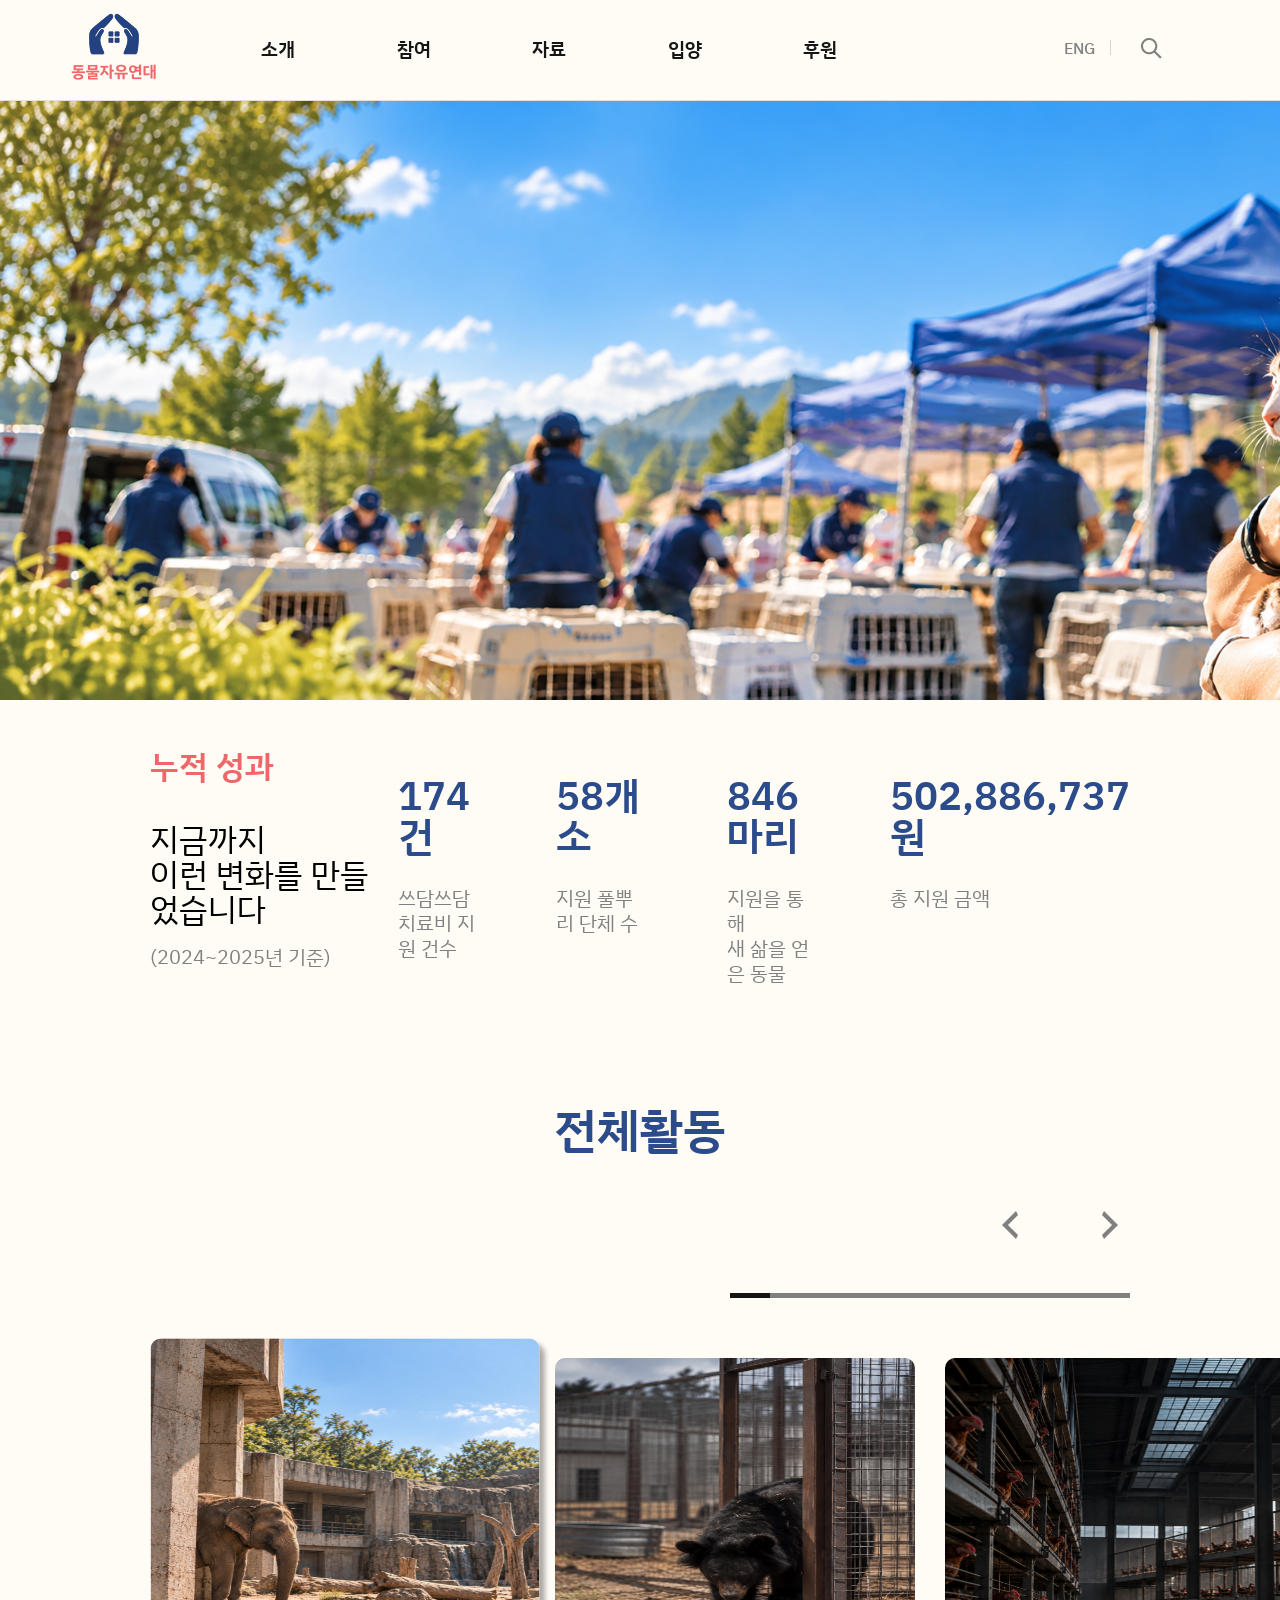
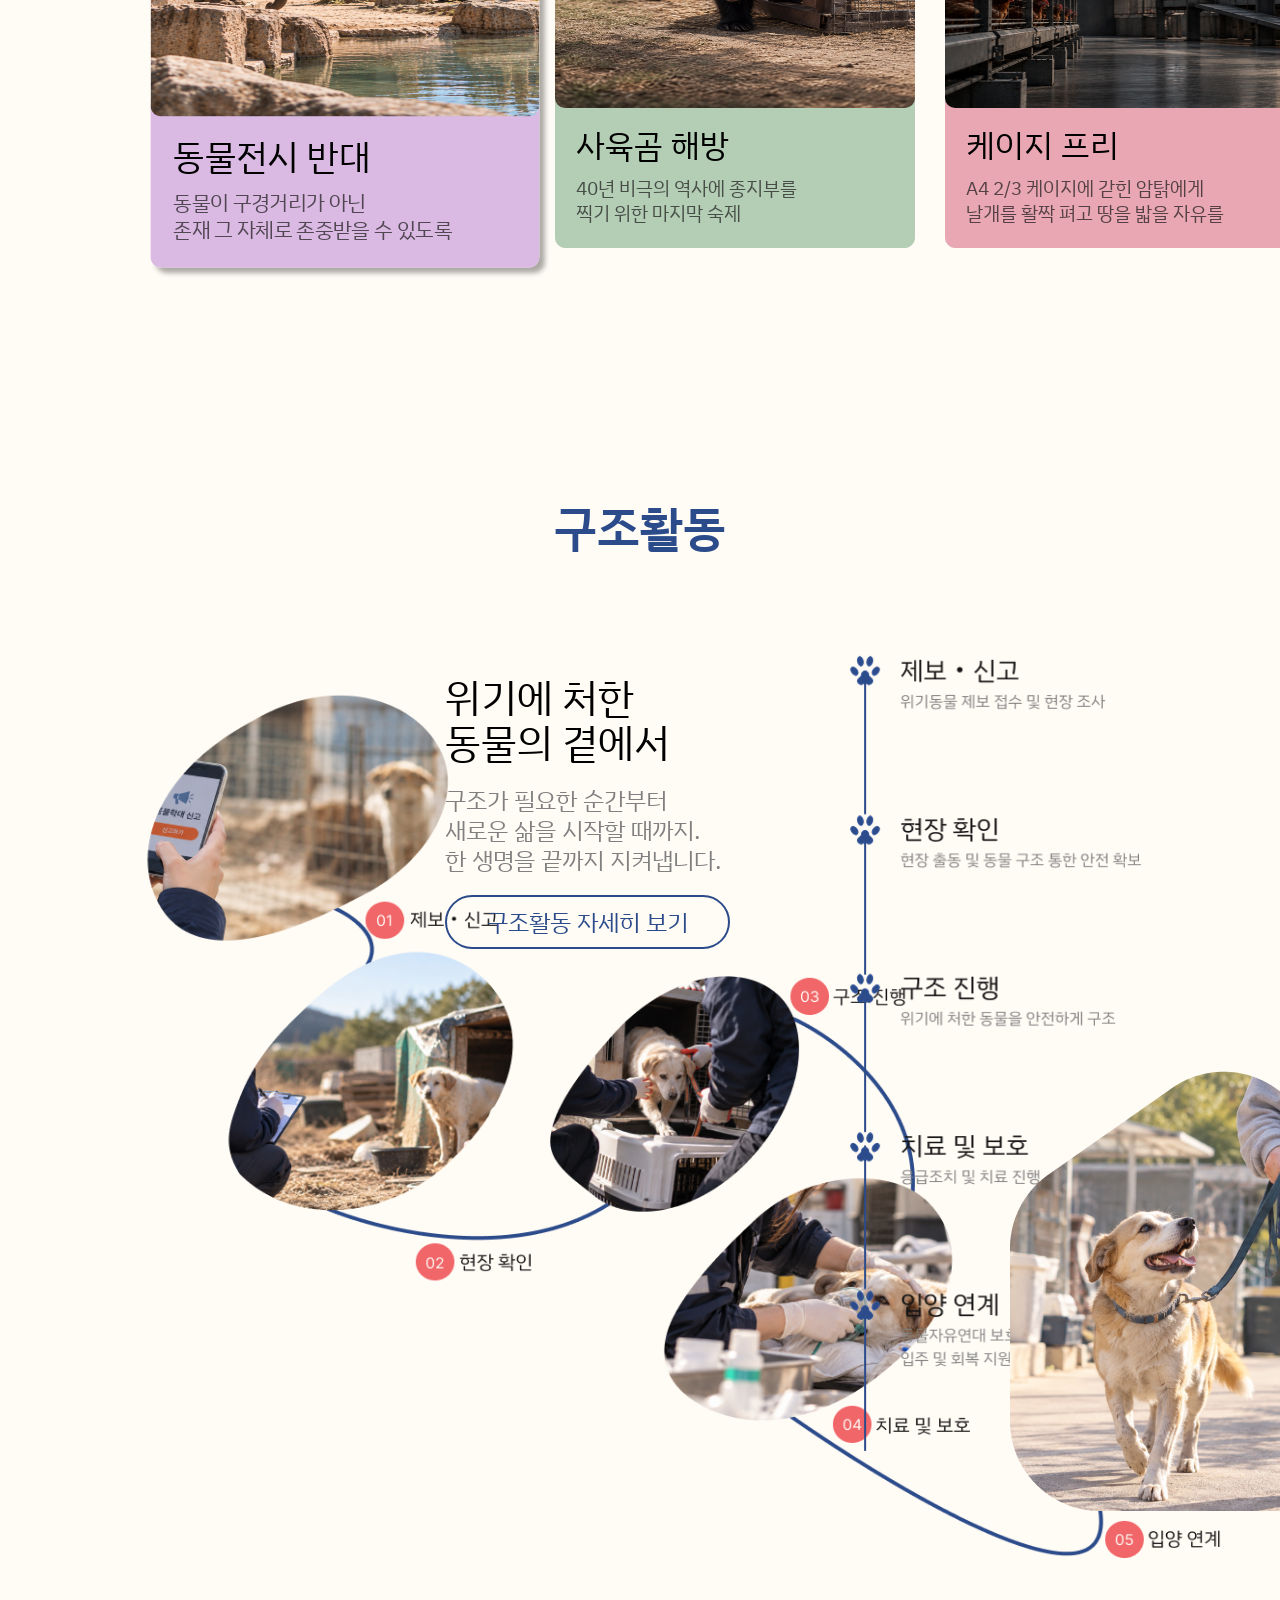
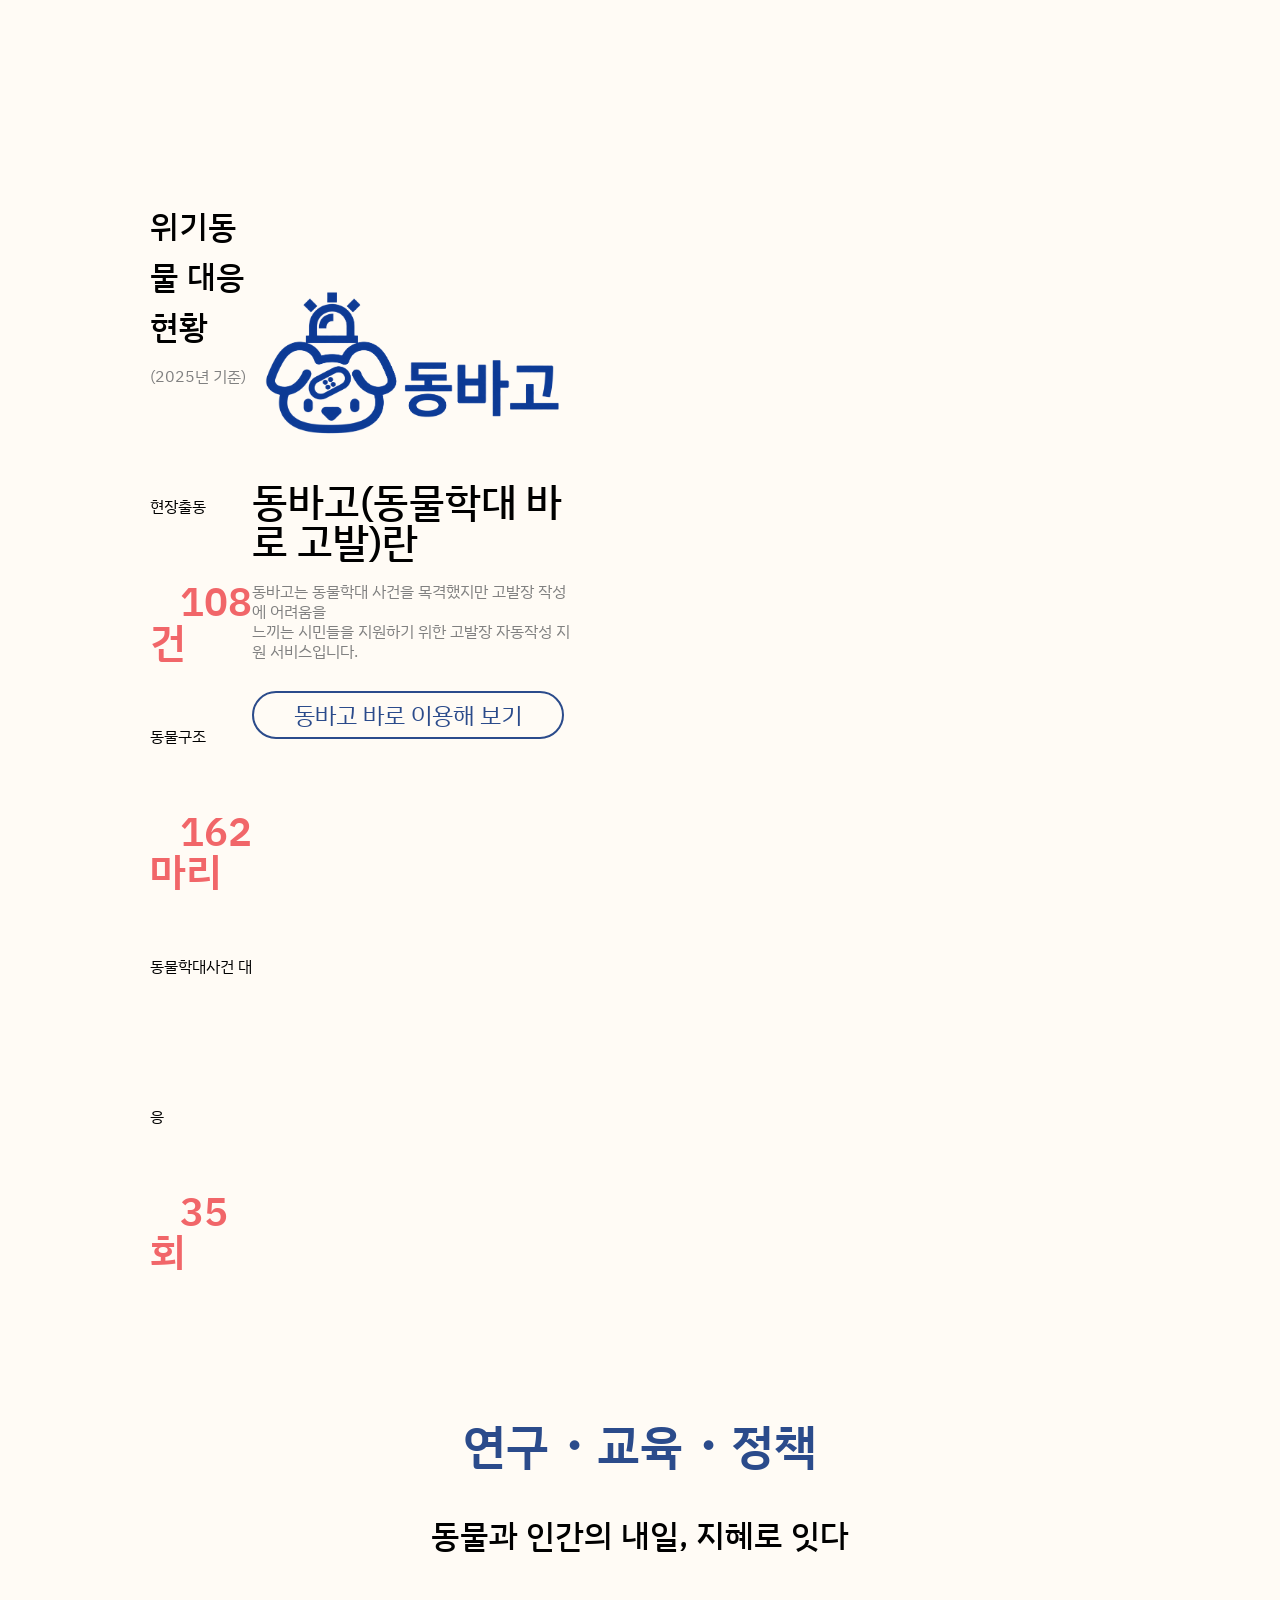
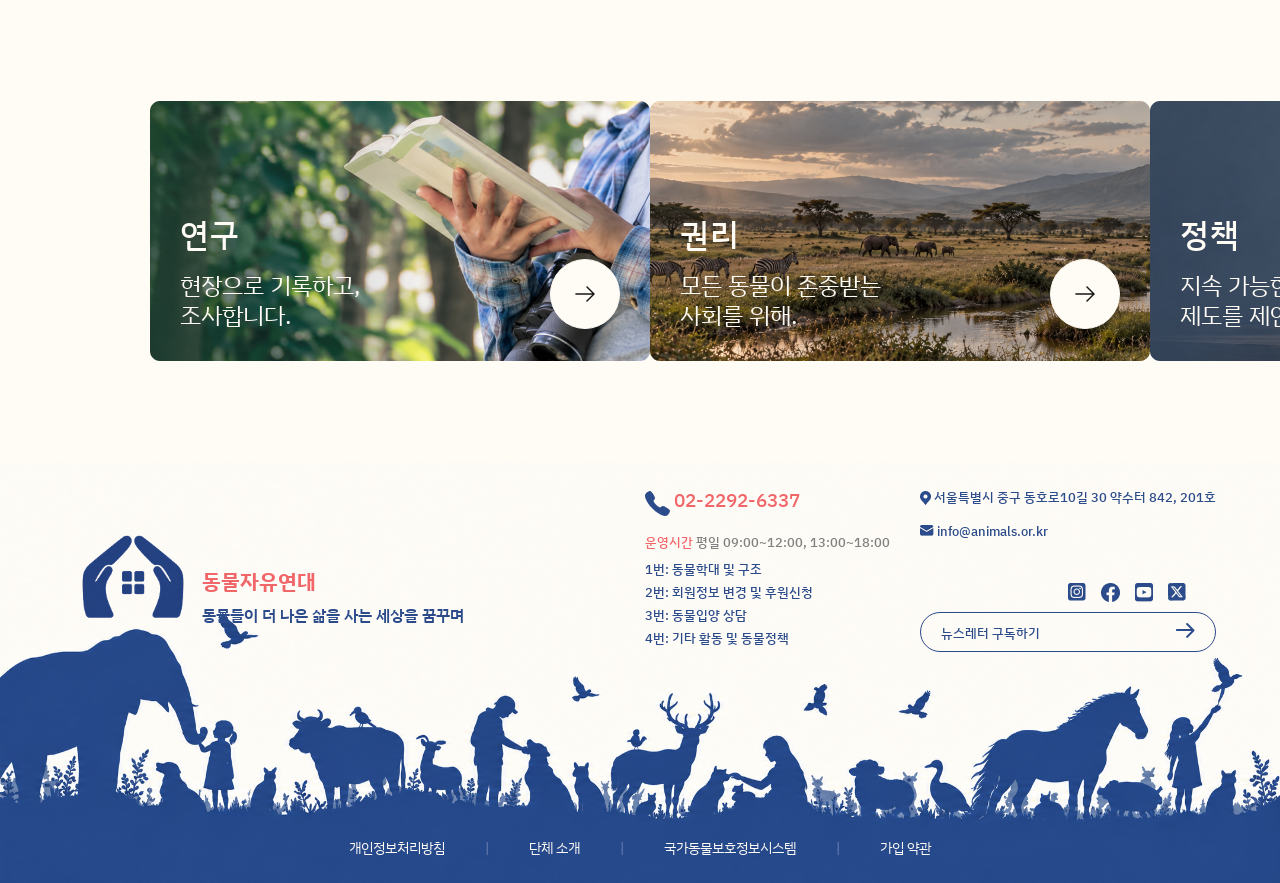
==== commit a1f1fef3: "전체수정" ====
--- a/activity.html
+++ b/activity.html
@@ -5,527 +5,466 @@
     <meta name="viewport" content="width=device-width, initial-scale=1.0">
     <title>활동하기</title>
     <link rel="stylesheet" href="reset.css">
-    <link rel="stylesheet" href="header.css">
     <link rel="stylesheet" href="activity.css">
     <link rel="stylesheet" href="floating.css">
-    <link rel="stylesheet" href="footer.css">
 
     <link rel="preconnect" href="https://fonts.googleapis.com">
     <link rel="preconnect" href="https://fonts.gstatic.com" crossorigin>
     <link href="https://fonts.googleapis.com/css2?family=IBM+Plex+Sans+KR:wght@100;200;300;400;500;600;700&family=Josefin+Sans:ital,wght@0,100..700;1,100..700&display=swap" rel="stylesheet">
 
     <script src="https://code.jquery.com/jquery-3.7.1.min.js"></script>
+    <script src="header.js" defer></script>
+    <script src="floating.js" defer></script>
     <script src="activity.js" defer></script>
 </head>
 
 <body>
         <header>
-    <div class="head-inner">
-        <a href="index.html"><img src="images/head-logo.png" alt="logo"></a>
-        <div class="m-menu">
-            <ul class="gnb">
-                <li><a href="#">소개</a>
-                    <ul class="sub">
-                        <li><a href="#">동물자유연대는</a></li>
-                        <li><a href="#">미션·비전</a></li>
-                        <li><a href="#">연혁</a></li>
-                        <li><a href="#">조직도</a></li>
-                        <li><a href="#">인재채용</a></li>
-                        <li><a href="activity.html">활동</a></li>
+            <div class="head-inner">
+                <a href="index.html"><img src="images/head-logo.png" alt="logo"></a>
+                <div class="m-menu">
+                    <ul class="gnb">
+                        <li><a href="#">소개</a>
+                            <ul class="sub">
+                                <li><a href="#">동물자유연대는</a></li>
+                                <li><a href="#">미션·비전</a></li>
+                                <li><a href="#">연혁</a></li>
+                                <li><a href="#">조직도</a></li>
+                                <li><a href="#">인재채용</a></li>
+                                <li><a href="activity.html">활동</a></li>
+                            </ul>
+                        </li>
+                        <li><a href="#">참여</a>
+                            <ul class="sub">
+                                <li><a href="#">위기동물 제보</a></li>
+                                <li><a href="#">개인지원(쓰담쓰담)</a></li>
+                                <li><a href="#">단체지원</a></li>
+                                <li><a href="#">탄원서명</a></li>
+                                <li><a href="#">봉사활동</a></li>
+                                <li><a href="#">동바고(고발장 접수)</a></li>
+                            </ul>
+                        </li>
+                        <li><a href="#">자료</a>
+                            <ul class="sub">
+                                <li><a href="#">보도자료</a></li>
+                                <li><a href="#">보고서·출판물</a></li>
+                                <li><a href="#">재정보고</a></li>
+                                <li><a href="#">공지사항</a></li>
+                            </ul>
+                        </li>
+                        <li><a href="adopt.html">입양</a>
+                            <ul class="sub">
+                                <li><a href="adopt.html">입양</a></li>
+                                <li><a href="#">입양후기</a></li>
+                                <li><a href="#">온센터</a></li>
+                                <li><a href="#">온구조동물</a></li>
+                            </ul>
+                        </li>
+                        <li><a href="support.html">후원</a>
+                            <ul class="sub">
+                                <li><a href="#">후원하기</a></li>
+                                <li><a href="#">후원Q&A</a></li>
+                                <li><a href="#">후원회원게시판</a></li>
+                                <li><a href="#">기업후원</a></li>
+                                <li><a href="#">후원소식</a></li>
+                            </ul>
+                        </li>
                     </ul>
-                </li>
-                <li><a href="#">참여</a>
-                    <ul class="sub">
-                        <li><a href="#">위기동물 제보</a></li>
-                        <li><a href="#">개인지원(쓰담쓰담)</a></li>
-                        <li><a href="#">단체지원</a></li>
-                        <li><a href="#">탄원서명</a></li>
-                        <li><a href="#">봉사활동</a></li>
-                        <li><a href="#">동바고(고발장 접수)</a></li>
-                    </ul>
-                </li>
-                <li><a href="#">자료</a>
-                    <ul class="sub">
-                        <li><a href="#">보도자료</a></li>
-                        <li><a href="#">보고서·출판물</a></li>
-                        <li><a href="#">재정보고</a></li>
-                        <li><a href="#">공지사항</a></li>
-                    </ul>
-                </li>
-                <li><a href="adopt.html">입양</a>
-                    <ul class="sub">
-                        <li><a href="adopt.html">입양</a></li>
-                        <li><a href="#">입양후기</a></li>
-                        <li><a href="#">온센터</a></li>
-                        <li><a href="#">온구조동물</a></li>
-                    </ul>
-                </li>
-                <li><a href="support.html">후원</a>
-                    <ul class="sub">
-                        <li><a href="#">후원하기</a></li>
-                        <li><a href="#">후원Q&A</a></li>
-                        <li><a href="#">후원회원게시판</a></li>
-                        <li><a href="#">기업후원</a></li>
-                        <li><a href="#">후원소식</a></li>
-                    </ul>
-                </li>
-            </ul>
-        </div>
-        <ul class="etc">
-            <li><a href="#">후원정보조회</a></li>
-            <li><a href="#">ENG</a></li>
-            <li><a href="#"><img src="images/search-icon.png" alt="검색돋보기"></a></li>
-            <li class="btn-menu"><a href="#"><img src="images/menu.png" alt="햄버거"></a></li>
-        </ul>
-    </div>
-    <div class="dim"></div>
-        <div class="mobile-menu">
-            <div class="mobile-head">
-                <a href="index.html" class="m-logo"><img src="images/head-logo.png" alt="동물자유연대"></a>
-                <div class="m-util">
-                    <span class="eng">ENG</span>
-                    <button type="button" class="btn-search"><img src="images/m-search.png" alt="검색"></button>
-                    <button type="button" class="btn-close"><img src="images/close.png" alt="닫기"></button>
+                </div>
+                <ul class="etc">
+                    <li><a href="#">후원정보조회</a></li>
+                    <li><a href="#">ENG</a></li>
+                    <li><a href="#"><img src="images/search-icon.png" alt="검색돋보기"></a></li>
+                    <li class="btn-menu"><a href="#"><img src="images/menu.png" alt="햄버거"></a></li>
+                </ul>
+            </div>
+            <div class="dim"></div>
+            <div class="mobile-menu">
+                <div class="mobile-head">
+                    <a href="index.html" class="m-logo"><img src="images/head-logo.png" alt="동물자유연대"></a>
+                    <div class="m-util">
+                        <span class="eng">ENG</span>
+                        <button type="button" class="btn-search"><img src="images/m-search.png" alt="검색"></button>
+                        <button type="button" class="btn-close"><img src="images/close.png" alt="닫기"></button>
+                    </div>
+                </div>
+
+                <ul class="m-gnb">
+                    <li>
+                        <a href="#" class="main-title">소개</a>
+                        <ul class="m-sub">
+                            <li><a href="#">동물자유연대는</a></li>
+                            <li><a href="#">미션·비전</a></li>
+                            <li><a href="#">연혁</a></li>
+                            <li><a href="#">조직도</a></li>
+                            <li><a href="#">인재채용</a></li>
+                            <li><a href="activity.html">활동</a></li>
+                        </ul>
+                    </li>
+                    <li>
+                        <a href="#" class="main-title">참여</a>
+                        <ul class="m-sub">
+                            <li><a href="#">위기동물 제보</a></li>
+                            <li><a href="#">개인지원(쓰담쓰담)</a></li>
+                            <li><a href="#">단체지원</a></li>
+                            <li><a href="#">탄원서명</a></li>
+                            <li><a href="#">봉사활동</a></li>
+                            <li><a href="#">동바고(고발장 접수)</a></li>
+                        </ul>
+                    </li>
+                    <li>
+                        <a href="#" class="main-title">자료</a>
+                        <ul class="m-sub">
+                            <li><a href="#">보도자료</a></li>
+                            <li><a href="#">보고서·출판물</a></li>
+                            <li><a href="#">재정보고</a></li>
+                            <li><a href="#">공지사항</a></li>
+                        </ul>
+                    </li>
+                    <li>
+                        <a href="adopt.html" class="main-title">입양</a>
+                        <ul class="m-sub">
+                            <li><a href="adopt.html">입양</a></li>
+                            <li><a href="#">입양후기</a></li>
+                            <li><a href="#">온센터</a></li>
+                            <li><a href="#">온구조동물</a></li>
+                        </ul>
+                    </li>
+                    <li>
+                        <a href="support.html" class="main-title">후원</a>
+                        <ul class="m-sub">
+                            <li><a href="#">후원하기</a></li>
+                            <li><a href="#">후원Q&A</a></li>
+                            <li><a href="#">후원회원게시판</a></li>
+                            <li><a href="#">기업후원</a></li>
+                            <li><a href="#">후원소식</a></li>
+                        </ul>
+                    </li>
+                </ul>
+            </div>
+        </header>
+
+        <main>
+            <div class="hero main-visual"></div>
+            <div id="floating-container"></div>
+            <div class="main-content">
+                <!---------------------누적성과------------------->
+                <div class="results-desc">
+                    <div class="results-title">
+                        <h1>누적 성과</h1>
+                        <h2>지금까지<br>이런 변화를 만들었습니다</h2>
+                        <p>(2024~2025년 기준)</p>
+                    </div>
+                    
+                    <div class="results-list" id="counterSection">
+                        <ul class="results-item">
+                            <li class="count" data-target="246" data-unit="건">0건</li>
+                            <li>쓰담쓰담<br>치료비 지원 건수</li>
+                        </ul>
+                        <ul class="results-item">
+                            <li class="count" data-target="82" data-unit="개소">0개소</li>
+                            <li>지원 풀뿌리 단체 수</li>
+                        </ul>
+                        <ul class="results-item">
+                            <li class="count" data-target="1195" data-unit="마리">0마리</li>
+                            <li>지원을 통해<br>새 삶을 얻은 동물</li>  
+                        </ul> 
+                        <ul class="results-item">
+                            <li class="count" data-target="709991159" data-unit="원">0원</li>
+                            <li>총 지원 금액</li>
+                        </ul>
+                    </div>
+                </div>
+                <!-----------------전체활동-------------------->
+                <section class="activities-header">
+                    <div class="activities-inner">
+                        <h1>전체활동</h1>
+                        <ul class="activities-nav">
+                            <li class="prev"><img src="images/activities-prev.png" alt="이전"></li>
+                            <li class="next"><img src="images/activities-next.png" alt="다음"></li>
+                        </ul>
+                    </div>    
+                    <div class="activities-bar">
+                        <div class="activities-innerbar">
+                            <div class="activities-innerbar2"></div>
+                        </div>
+                    </div>
+                    
+                    <div class="activities-slider">
+                        <ul class="activities-list">
+                            <li class="activities-card1">
+                                <img src="images/activities1.png" alt="강아지 공장폐쇄">
+                                <div class="activities-info">
+                                    <h2>강아지 공장폐쇄</h2>
+                                    <p>상품이 아닌 생명으로,<br>반려동물과의 올바른 관계 모색</p>
+                                </div>
+                            </li>
+                        
+                            <li class="activities-card2 is-active">
+                                <img src="images/activities2.png" alt="동물전시 반대">
+                                <div>
+                                    <h2>동물전시 반대</h2>
+                                    <p>동물이 구경거리가 아닌<br>존재 그 자체로 존중받을 수 있도록</p>
+                                </div>
+                            </li>
+                        
+                            <li class="activities-card3">
+                                <img src="images/activities3.png" alt="사육곰 해방">
+                                <div>
+                                    <h2>사육곰 해방</h2>
+                                    <p>40년 비극의 역사에 종지부를<br>찍기 위한 마지막 숙제</p>
+                                </div>
+                            </li>
+                        
+                            <li class="activities-card4">
+                                <img src="images/activities4.png" alt="케이지 프리">
+                                <div>
+                                    <h2>케이지 프리</h2>
+                                    <p>A4 2/3 케이지에 갇힌 암탉에게<br>날개를 활짝 펴고 땅을 밟을 자유를</p>
+                                </div>
+                            </li>
+                        
+                            <li class="activities-card5">
+                                <img src="images/activities5.png" alt="정책/입법">
+                                <div>
+                                    <h2>정책/입법</h2>
+                                    <p>동물의 삶에 공감하는 연구,<br>동물의 삶을 바꾸는 정책</p>
+                                </div>
+                            </li>
+                        
+                            <li class="activities-card6">
+                                <img src="images/activities6.png" alt="개 식용 종식">
+                                <div>
+                                    <h2>개 식용 종식</h2>
+                                    <p>불필요한 희생을 줄이고<br>이제부터 개 식용 없는 대한민국</p>
+                                </div>
+                            </li>
+                        
+                            <li class="activities-card7">
+                                <img src="images/activities7.png" alt="동네고양이 공존">
+                                <div>
+                                    <h2>동네고양이 공존</h2>
+                                    <p>우리의 작은 이웃 동네고양이의<br>내일이 더 따뜻하고 행복할 수 있도록</p>
+                                </div>
+                            </li>
+                        
+                            <li class="activities-card8">
+                                <img src="images/activities8.png" alt="지원사업">
+                                <div>
+                                    <h2>지원사업</h2>
+                                    <p>동물을 위해 활동하는 시민과 단체가<br>더 오래, 더 넓게 나아갈 수 있도록</p>
+                                </div>
+                            </li>
+                        
+                            <li class="activities-card9">
+                                <img src="images/activities9.png" alt="구조활동">
+                                <div>
+                                    <h2>구조활동</h2>
+                                    <p>학대, 유기, 재난 등 위기에<br>처한 동물의 안전과 회복 지원</p>
+                                </div>
+                            </li>
+                        
+                            <li class="activities-card10">
+                                <img src="images/activities10.png" alt="동물복지 연구/조사">
+                                <div>
+                                    <h2>동물복지 연구/조사</h2>
+                                    <p>기술/입법/실태 조사를 통해<br>동물복지의 기반 구축에 기여</p>
+                                </div>
+                            </li>
+                        
+                            <li class="activities-card11">
+                                <img src="images/activities11.png" alt="말 복지 구축">
+                                <div>
+                                    <h2>말 복지 구축</h2>
+                                    <p>복지 사각지대에 위치한<br>말의 전 생애를 아우르는 안전망 구축</p>
+                                </div>
+                            </li>
+                        
+                            <li class="activities-card12">
+                                <img src="images/activities12.png" alt="동물권리교육">
+                                <div>
+                                    <h2>동물권리교육</h2>
+                                    <p>이해를 넘어,<br>느끼고 변화를 경험하는 동물권교육</p>
+                                </div>
+                            </li>
+                        </ul>
+                    </div>
+                </section>
+                    <!------------------구조활동----------------------->
+                <section class="rescue">
+                    <h1>구조활동</h1>
+                    <div class="rescue-wrap">
+                        <div class="rescue-img">
+                            <img src="images/rescue-group.png" alt="구조활동">
+                            <img src="images/txt.png" alt="구조텍스트">
+                        </div>
+                        
+                        <div class="rescue-home">
+                            <img src="images/rescue-home.png" alt="집">
+                        </div>
+                    </div>
+
+                    <div class="rescue-info">
+                        <h2>위기에 처한<br>동물의 곁에서</h2>
+                        <p>구조가 필요한 순간부터<br>새로운 삶을 시작할 때까지.<br>한 생명을 끝까지 지켜냅니다.</p>
+                        <p class="rescue-more">
+                            <a href="https://www.animals.or.kr/campaign/rescue?tab=intro">구조활동 자세히 보기</a>
+                        </p>
+                    </div>
+                </section>
+                <!------------------------동바고----------------->
+                <section class="response">
+                    <div class="response-inner">
+                        <div class="response-title">
+                            <h4>위기동물 대응 현황</h4>
+                            <p>(2025년 기준)</p>
+                        </div>
+                    
+                        <ul class="response-stats">
+                            <li>
+                                <p>현장출동</p>
+                                <strong class="response-count" data-target="127" data-unit="건">0건</strong>
+                            </li>
+                        
+                            <li>
+                                <p>동물구조</p>
+                                <strong class="response-count" data-target="263" data-unit="마리">0마리</strong>
+                            </li>
+                        
+                            <li>
+                                <p>동물학대사건 대응</p>
+                                <strong class="response-count" data-target="35" data-unit="회">0회</strong>
+                            </li>
+                        </ul>
+                    </div>
+                    
+                    <div class="dongbago-info">
+                        <img src="images/dong-logo.png" alt="동바고">
+                        <h3>동바고(동물학대 바로 고발)란</h3>
+                        <p>동바고는 동물학대 사건을 목격했지만 고발장 작성에 어려움을<br>느끼는 시민들을 지원하기 위한 고발장 자동작성 지원 서비스입니다.</p>
+                        <p class="dongbago-more">
+                            <a href="https://abuse.animals.or.kr/?_gl=1*n0h7ni*_ga*MTI1NjU0OTAxOC4xNzkwMTQyNDE1*_ga_NL8NZJV6KT*czE3OTIxMzExMDAkbzQwJGcxJHQxNzkyMTMxNjM3JGo1OSRsMCRoMTUyNjQ0MzE1Mg..*_ga_135FQ5P168*czE3OTIxMzE2MzYkbzQwJGcwJHQxNzkyMTMxNjM2JGo2MCRsMCRoNjE4NjE2MTIz">동바고 바로 이용해 보기</a>
+                        </p>
+                    </div>
+                    
+                    <div class="dongbago-video">
+                        <video src="dongbago (2).mp4" autoplay muted loop playsinline></video>
+                    </div>
+                </section>
+                
+                <!---------------연구 교육 정책---------------->
+                <section class="research">
+                    <div class="research-txt">
+                        <h1>연구・교육・정책</h1>
+                        <h4>동물과 인간의 내일, <span>지혜로 잇다</span></h4>
+                    </div>
+                    
+                    <div class="research-card-wrap">
+                        <div class="research-card">
+                            <img src="images/research.png" alt="연구">
+                            <div class="research-title">
+                                <div class="research-info">
+                                    <h2>연구</h2>
+                                    <p>현장으로 기록하고,<br>조사합니다.</p>
+                                </div>   
+                                <div class="research-more">
+                                    <a href="https://www.animals.or.kr/campaign/welfare?tab=intro"><img src="images/Arrow.png" alt="화살표"></a>
+                                </div>
+                            </div>
+                        </div>
+                        
+                        <div class="research-card">
+                            <img src="images/right.png" alt="권리">
+                            <div class="research-title">
+                                <div class="research-info">
+                                    <h2>권리</h2>
+                                    <p>모든 동물이 존중받는<br>사회를 위해.</p>
+                                </div>    
+                                <div class="research-more">
+                                    <a href="https://www.animals.or.kr/campaign/education?tab=intro"><img src="images/Arrow.png" alt="화살표"></a>
+                                </div>
+                            </div>
+                            
+                        </div>
+                        
+                        <div class="research-card">
+                            <img src="images/policy.png" alt="정책">
+                            <div class="research-title">
+                                <div class="research-info">
+                                    <h2>정책</h2>
+                                    <p>지속 가능한 변화를 위해<br>제도를 제안합니다.</p>
+                                </div>    
+                                <div class="research-more">
+                                    <a href="https://www.animals.or.kr/campaign/policy?tab=intro"><img src="images/Arrow.png" alt="화살표"></a>
+                                </div>
+                            </div>
+                        </div>
+                    </div>
+                </section>
+            </div>
+        </main>
+
+
+        <footer>
+            <div class="footer-inner">
+                <div class="footer-top">
+                    <!---------------로고--------------->
+                    <div class="footer-logo">
+                        <img src="images/footer-logo.png" alt="로고">
+                        <img class="white-logo" src="images/footer-logow.png" alt="흰색">
+                        <ul>
+                            <li>동물자유연대</li>
+                            <li>동물들이 더 나은 삶을 사는 세상을 꿈꾸며</li>
+                        </ul> 
+                    </div>
+
+                    <!----------------전화----------------->
+                    <div class="footer-callwrap">
+                        <div class="footer-call">
+                            <ul>
+                                <li><img src="images/call.png" alt="전화"><span> 02-2292-6337</span></li>
+                                <li>운영시간 <span> 평일 09:00~12:00, 13:00~18:00</span></li>
+                                <li>1번: 동물학대 및 구조</li>
+                                <li>2번: 회원정보 변경 및 후원신청</li>
+                                <li>3번: 동물입양 상담</li>
+                                <li>4번: 기타 활동 및 동물정책</li>
+                            </ul>
+                        </div>
+                        
+                        <!----------------인포----------------->
+                        <div class="footer-infowrap">
+                            <ul class="footer-info">
+                                <li><img src="images/location.png" alt="위치"> 서울특별시 중구 동호로10길 30 약수터 842, 201호</li>
+                                <li><img src="images/email.png" alt="메일"> info@animals.or.kr</li>
+                            </ul>
+                        <!---------------sns------------------>
+                            <ul class="footer-sns">
+                                <li><img src="images/instagram.png" alt="인스타"></li>
+                                <li><img src="images/facebook.png" alt="페이스북"></li>
+                                <li><img src="images/youtube.png" alt="유튜브"></li>
+                                <li><img src="images/x-twitter.png" alt="트위터"></li>
+                            </ul>
+                        <!-------------뉴스---------------------->
+                            <ul class="footer-newsletter">
+                                <li>뉴스레터 구독하기</li>
+                                <li><img src="images/arrow-navy.png" alt="화살표"></li>
+                            </ul>
+                        </div>  
+                    </div>
                 </div>
             </div>
-
-            <ul class="m-gnb">
-                <li>
-                    <a href="#" class="main-title">소개</a>
-                    <ul class="m-sub">
-                        <li><a href="#">동물자유연대는</a></li>
-                        <li><a href="#">미션·비전</a></li>
-                        <li><a href="#">연혁</a></li>
-                        <li><a href="#">조직도</a></li>
-                        <li><a href="#">인재채용</a></li>
-                        <li><a href="activity.html">활동</a></li>
-                    </ul>
-                </li>
-                <li>
-                    <a href="#" class="main-title">참여</a>
-                    <ul class="m-sub">
-                        <li><a href="#">위기동물 제보</a></li>
-                        <li><a href="#">개인지원(쓰담쓰담)</a></li>
-                        <li><a href="#">단체지원</a></li>
-                        <li><a href="#">탄원서명</a></li>
-                        <li><a href="#">봉사활동</a></li>
-                        <li><a href="#">동바고(고발장 접수)</a></li>
-                    </ul>
-                </li>
-                <li>
-                    <a href="#" class="main-title">자료</a>
-                    <ul class="m-sub">
-                        <li><a href="#">보도자료</a></li>
-                        <li><a href="#">보고서·출판물</a></li>
-                        <li><a href="#">재정보고</a></li>
-                        <li><a href="#">공지사항</a></li>
-                    </ul>
-                </li>
-                <li>
-                    <a href="adopt.html" class="main-title">입양</a>
-                    <ul class="m-sub">
-                        <li><a href="adopt.html">입양</a></li>
-                        <li><a href="#">입양후기</a></li>
-                        <li><a href="#">온센터</a></li>
-                        <li><a href="#">온구조동물</a></li>
-                    </ul>
-                </li>
-                <li>
-                    <a href="support.html" class="main-title">후원</a>
-                    <ul class="m-sub">
-                        <li><a href="#">후원하기</a></li>
-                        <li><a href="#">후원Q&A</a></li>
-                        <li><a href="#">후원회원게시판</a></li>
-                        <li><a href="#">기업후원</a></li>
-                        <li><a href="#">후원소식</a></li>
-                    </ul>
-                </li>
-            </ul>
-        </div>
-    </header>
-
-        <main>
-        <ul class="floating">
-            <li class="float-menu menu1">
-                <a href="#adopt">
-                    <span class="float-img">
-                        <img src="images/Cat_Footprint.png" alt="발자국">
-                    </span>
-                    <span class="float-txt">입양하기</span>
-                </a>
-            </li>
-            <li class="float-menu menu2">
-                <a href="#support">
-                    <span class="float-img">
-                        <img src="images/Handmade.png" alt="후원">
-                    </span>
-                    <span class="float-txt">후원하기</span>
-                </a>
-            </li>
-            <li class="float-menu menu3">
-                <a href="https://www.animals.or.kr/center/intro">
-                    <span class="float-img">
-                        <img src="images/Animal_Shelter.png" alt="온센터">
-                    </span>
-                    <span class="float-txt">온센터</span>
-                </a>
-            </li>
-            <li class="float-menu menu4">
-                <a href="tel:1577-0954">
-                    <span class="float-img">
-                        <img src="images/Headset.png" alt="상담">
-                    </span>
-                    <span class="float-txt">대표번호</span>
-                </a>
-            </li>
-            <li class="float-menu menu5">
-                <a href="#" class="go-top">
-                    <span class="float-img">
-                        <img src="images/Up.png" alt="맨 위로">
-                    </span>
-                    <span class="float-txt">맨 위로</span>
-                </a>
-            </li>
-        </ul>
-        <div class="hero"></div>
-
-        <div class="main-content">
-            <!---------------------누적성과------------------->
-            <div class="results-desc">
-                <div class="results-title">
-                    <h1>누적 성과</h1>
-                    <h2>지금까지<br>이런 변화를 만들었습니다</h2>
-                    <p>(2024~2025년 기준)</p>
-                </div>
-                
-                <div class="results-list" id="counterSection">
-                    <ul class="results-item">
-                        <li class="count" data-target="246" data-unit="건">0건</li>
-                        <li>쓰담쓰담<br>치료비 지원 건수</li>
-                    </ul>
-                    <ul class="results-item">
-                        <li class="count" data-target="82" data-unit="개소">0개소</li>
-                        <li>지원 풀뿌리 단체 수</li>
-                    </ul>
-                    <ul class="results-item">
-                        <li class="count" data-target="1195" data-unit="마리">0마리</li>
-                        <li>지원을 통해<br>새 삶을 얻은 동물</li>  
-                    </ul> 
-                    <ul class="results-item">
-                        <li class="count" data-target="709991159" data-unit="원">0원</li>
-                        <li>총 지원 금액</li>
+                    <!---------------------개인정보---------------->
+            <div class="footer-bottom">
+                <div class="footer-bottom-inner">
+                    <ul class="footer-menu">
+                        <li><a href="https://www.animals.or.kr/home/privacy">개인정보처리방침</a><span>|</span></li>
+                        <li><a href="https://www.animals.or.kr/home/greetings">단체 소개</a><span>|</span></li>
+                        <li><a href="https://www.animal.go.kr/front/index.do">국가동물보호정보시스템</a><span>|</span></li>
+                        <li><a href="https://www.animals.or.kr/home/terms">가입 약관</a></li>
                     </ul>
                 </div>
             </div>
-                
-                
-                
-            <!-----------------전체활동-------------------->
-            <section class="activities-header">
-                <div class="activities-inner">
-                    <h1>전체활동</h1>
-                    <ul class="activities-nav">
-                        <li class="prev"><img src="images/activities-prev.png" alt="이전"></li>
-                        <li class="next"><img src="images/activities-next.png" alt="다음"></li>
-                    </ul>
-                </div>    
-                <div class="activities-bar">
-                    <div class="activities-innerbar">
-                        <div class="activities-innerbar2"></div>
-                    </div>
-                    
-                </div>
-                
-                
-                <div class="activities-slider">
-            
-                    <ul class="activities-list">
-                        <li class="activities-card1">
-                            <img src="images/activities1.png" alt="강아지 공장폐쇄">
-                            <div class="activities-info">
-                                <h2>강아지 공장폐쇄</h2>
-                                <p>상품이 아닌 생명으로,<br>반려동물과의 올바른 관계 모색</p>
-                            </div>
-                        </li>
-                    
-                        <li class="activities-card2 is-active">
-                            <img src="images/activities2.png" alt="동물전시 반대">
-                            <div>
-                                <h2>동물전시 반대</h2>
-                                <p>동물이 구경거리가 아닌<br>존재 그 자체로 존중받을 수 있도록</p>
-                            </div>
-                        </li>
-                    
-                        <li class="activities-card3">
-                            <img src="images/activities3.png" alt="사육곰 해방">
-                            <div>
-                                <h2>사육곰 해방</h2>
-                                <p>40년 비극의 역사에 종지부를<br>찍기 위한 마지막 숙제</p>
-                            </div>
-                        </li>
-                    
-                        <li class="activities-card4">
-                            <img src="images/activities4.png" alt="케이지 프리">
-                            <div>
-                                <h2>케이지 프리</h2>
-                                <p>A4 2/3 케이지에 갇힌 암탉에게<br>날개를 활짝 펴고 땅을 밟을 자유를</p>
-                            </div>
-                        </li>
-                    
-                        <li class="activities-card5">
-                            <img src="images/activities5.png" alt="정책/입법">
-                            <div>
-                                <h2>정책/입법</h2>
-                                <p>동물의 삶에 공감하는 연구,<br>동물의 삶을 바꾸는 정책</p>
-                            </div>
-                        </li>
-                    
-                        <li class="activities-card6">
-                            <img src="images/activities6.png" alt="개 식용 종식">
-                            <div>
-                                <h2>개 식용 종식</h2>
-                                <p>불필요한 희생을 줄이고<br>이제부터 개 식용 없는 대한민국</p>
-                            </div>
-                        </li>
-                    
-                        <li class="activities-card7">
-                            <img src="images/activities7.png" alt="동네고양이 공존">
-                            <div>
-                                <h2>동네고양이 공존</h2>
-                                <p>우리의 작은 이웃 동네고양이의<br>내일이 더 따뜻하고 행복할 수 있도록</p>
-                            </div>
-                        </li>
-                    
-                        <li class="activities-card8">
-                            <img src="images/activities8.png" alt="지원사업">
-                            <div>
-                                <h2>지원사업</h2>
-                                <p>동물을 위해 활동하는 시민과 단체가<br>더 오래, 더 넓게 나아갈 수 있도록</p>
-                            </div>
-                        </li>
-                    
-                        <li class="activities-card9">
-                            <img src="images/activities9.png" alt="구조활동">
-                            <div>
-                                <h2>구조활동</h2>
-                                <p>학대, 유기, 재난 등 위기에<br>처한 동물의 안전과 회복 지원</p>
-                            </div>
-                        </li>
-                    
-                        <li class="activities-card10">
-                            <img src="images/activities10.png" alt="동물복지 연구/조사">
-                            <div>
-                                <h2>동물복지 연구/조사</h2>
-                                <p>기술/입법/실태 조사를 통해<br>동물복지의 기반 구축에 기여</p>
-                            </div>
-                        </li>
-                    
-                        <li class="activities-card11">
-                            <img src="images/activities11.png" alt="말 복지 구축">
-                            <div>
-                                <h2>말 복지 구축</h2>
-                                <p>복지 사각지대에 위치한<br>말의 전 생애를 아우르는 안전망 구축</p>
-                            </div>
-                        </li>
-                    
-                        <li class="activities-card12">
-                            <img src="images/activities12.png" alt="동물권리교육">
-                            <div>
-                                <h2>동물권리교육</h2>
-                                <p>이해를 넘어,<br>느끼고 변화를 경험하는 동물권교육</p>
-                            </div>
-                        </li>
-                    </ul>
-                </div>
-            </section>
-            
-            
-            
-            
-                <!------------------구조활동----------------------->
-            <section class="rescue">
-                <h1>구조활동</h1>
-
-                <div class="rescue-wrap">
-                    <div class="rescue-img">
-                        <img src="images/rescue-group.png" alt="구조활동">
-                        <img src="images/txt.png" alt="구조텍스트">
-                    </div>
-                    
-                    <div class="rescue-home">
-                        <img src="images/rescue-home.png" alt="집">
-                    </div>
-                </div>
-
-                <div class="rescue-info">
-                    <h2>위기에 처한<br>동물의 곁에서</h2>
-                    <p>구조가 필요한 순간부터<br>새로운 삶을 시작할 때까지.<br>한 생명을 끝까지 지켜냅니다.</p>
-                    <p class="rescue-more">
-                        <a href="https://www.animals.or.kr/campaign/rescue?tab=intro">구조활동 자세히 보기</a>
-                    </p>
-                </div>
-            </section>
-            
-            
-            
-            
-            
-            <!------------------------동바고----------------->
-            <section class="response">
-                <div class="response-inner">
-                    <div class="response-title">
-                        <h4>위기동물 대응 현황</h4>
-                        <p>(2025년 기준)</p>
-                    </div>
-                
-                    <ul class="response-stats">
-                        <li>
-                            <p>현장출동</p>
-                            <strong class="response-count" data-target="127" data-unit="건">0건</strong>
-                        </li>
-                    
-                        <li>
-                            <p>동물구조</p>
-                            <strong class="response-count" data-target="263" data-unit="마리">0마리</strong>
-                        </li>
-                    
-                        <li>
-                            <p>동물학대사건 대응</p>
-                            <strong class="response-count" data-target="35" data-unit="회">0회</strong>
-                        </li>
-                    </ul>
-                </div>
-                
-                <div class="dongbago-info">
-                    <img src="images/dong-logo.png" alt="동바고">
-                    <h3>동바고(동물학대 바로 고발)란</h3>
-                    <p>동바고는 동물학대 사건을 목격했지만 고발장 작성에 어려움을<br>느끼는 시민들을 지원하기 위한 고발장 자동작성 지원 서비스입니다.</p>
-                    <p class="dongbago-more">
-                        <a href="https://abuse.animals.or.kr/?_gl=1*n0h7ni*_ga*MTI1NjU0OTAxOC4xNzkwMTQyNDE1*_ga_NL8NZJV6KT*czE3OTIxMzExMDAkbzQwJGcxJHQxNzkyMTMxNjM3JGo1OSRsMCRoMTUyNjQ0MzE1Mg..*_ga_135FQ5P168*czE3OTIxMzE2MzYkbzQwJGcwJHQxNzkyMTMxNjM2JGo2MCRsMCRoNjE4NjE2MTIz">동바고 바로 이용해 보기</a>
-                    </p>
-                </div>
-                
-                <div class="dongbago-video">
-                    <video src="dongbago (2).mp4" autoplay muted loop playsinline></video>
-                </div>
-            </section>
-            
-            <!---------------연구 교육 정책---------------->
-            <section class="research">
-                <div class="research-txt">
-                    <h1>연구・교육・정책</h1>
-                    <h4>동물과 인간의 내일, <span>지혜로 잇다</span></h4>
-                </div>
-                
-                <div class="research-card-wrap">
-                    <div class="research-card">
-                        <img src="images/research.png" alt="연구">
-                        <div class="research-title">
-                            <div class="research-info">
-                                <h2>연구</h2>
-                                <p>현장으로 기록하고,<br>조사합니다.</p>
-                            </div>   
-                            <div class="research-more">
-                                <a href="https://www.animals.or.kr/campaign/welfare?tab=intro"><img src="images/arrow.png" alt="화살표"></a>
-                            </div>
-                        </div>
-                    </div>
-                    
-                    <div class="research-card">
-                        <img src="images/right.png" alt="권리">
-                        <div class="research-title">
-                            <div class="research-info">
-                                <h2>권리</h2>
-                                <p>모든 동물이 존중받는<br>사회를 위해.</p>
-                            </div>    
-                            <div class="research-more">
-                                <a href="https://www.animals.or.kr/campaign/education?tab=intro"><img src="images/arrow.png" alt="화살표"></a>
-                            </div>
-                        </div>
-                        
-                    </div>
-                    
-                    <div class="research-card">
-                        <img src="images/policy.png" alt="정책">
-                        <div class="research-title">
-                            <div class="research-info">
-                                <h2>정책</h2>
-                                <p>지속 가능한 변화를 위해<br>제도를 제안합니다.</p>
-                            </div>    
-                            <div class="research-more">
-                                <a href="https://www.animals.or.kr/campaign/policy?tab=intro"><img src="images/arrow.png" alt="화살표"></a>
-                            </div>
-                        </div>
-                    </div>
-                </div>
-            </section>
-        </div>
-        </main>
-
-
-        <footer>
-
-        <div class="footer-inner">
-
-            <div class="footer-top">
-                <!---------------로고--------------->
-                <div class="footer-logo">
-                    <img src="images/footer-logo.png" alt="로고">
-                    <img class="white-logo" src="images/footer-logow.png" alt="흰색">
-                    <ul>
-                        <li>동물자유연대</li>
-                        <li>동물들이 더 나은 삶을 사는 세상을 꿈꾸며</li>
-                    </ul> 
-                </div>
-
-                <!----------------전화----------------->
-                <div class="footer-callwrap">
-                    <div class="footer-call">
-                        <ul>
-                            <li><img src="images/call.png" alt="전화"><span> 02-2292-6337</span></li>
-                            <li>운영시간 <span> 평일 09:00~12:00, 13:00~18:00</span></li>
-                            <li>1번: 동물학대 및 구조</li>
-                            <li>2번: 회원정보 변경 및 후원신청</li>
-                            <li>3번: 동물입양 상담</li>
-                            <li>4번: 기타 활동 및 동물정책</li>
-                        </ul>
-                    </div>
-                    
-                    <!----------------인포----------------->
-                    <div class="footer-infowrap">
-                        <ul class="footer-info">
-                            <li><img src="images/location.png" alt="위치"> 서울특별시 중구 동호로10길 30 약수터 842, 201호</li>
-                            <li><img src="images/email.png" alt="메일"> info@animals.or.kr</li>
-                        </ul>
-                    <!---------------sns------------------>
-                        <ul class="footer-sns">
-                            <li><img src="images/instagram.png" alt="인스타"></li>
-                            <li><img src="images/facebook.png" alt="페이스북"></li>
-                            <li><img src="images/youtube.png" alt="유튜브"></li>
-                            <li><img src="images/x-twitter.png" alt="트위터"></li>
-                        </ul>
-                    <!-------------뉴스---------------------->
-                        <ul class="footer-newsletter">
-                            <li>뉴스레터 구독하기</li>
-                            <li><img src="images/arrow-navy.png" alt="화살표"></li>
-                        </ul>
-                    </div>  
-                </div>
-            </div>
-        </div>
-                <!---------------------개인정보---------------->
-        <div class="footer-bottom">
-            <div class="footer-bottom-inner">
-                <ul class="footer-menu">
-                    <li><a href="https://www.animals.or.kr/home/privacy">개인정보처리방침</a><span>|</span></li>
-                    <li><a href="https://www.animals.or.kr/home/greetings">단체 소개</a><span>|</span></li>
-                    <li><a href="https://www.animal.go.kr/front/index.do">국가동물보호정보시스템</a><span>|</span></li>
-                    <li><a href="https://www.animals.or.kr/home/terms">가입 약관</a></li>
-                </ul>
-            </div>
-        </div>
-        
-    </footer>
+        </footer>
 
 
 
--- a/activity.css
+++ b/activity.css
@@ -1,421 +1,7 @@
 @charset "utf-8";
 
-        main{
-            margin-top: 100px;
-        }
-        .hero{
-            width: 100%;
-            height: 500px;
-            background-image: url(images/hero.png);
-            background-repeat: no-repeat; 
-            background-size: cover;
-            padding-top: 100px;
-        }
-
-        .main-content{
-        width: calc(100% - 300px); 
-        margin: 0 auto;
-        }
-
-        /* ------------------누적성과---------------------------- */
-        .results-desc{
-            display: flex;
-            justify-content: space-between;
-            margin-top: 50px;
-            margin-bottom: 120px;
-        }
-        .results-title h1{
-            color: #F16669;
-            font-weight: 600;
-            font-size: 2rem;
-        }    
-        .results-title h2{
-            font-size: 2rem;
-            font-weight: 400;
-            margin: 40px 0 20px 0;
-            line-height: 35px;
-        }
-        .results-title p{
-            font-size: 1.25rem;
-            color: #808080;
-            font-weight: 400;
-        }
-
-        .results-list{
-            width: 1010px;
-            display: flex;
-            gap: 80px;
-            margin-top: 25px;
-        }
-        .results-list .results-item li:nth-child(1){
-            color: #2B4B8B;
-            font-size: 2.5rem;
-            font-weight: 600;
-            margin-bottom: 30px;
-        }
-        .results-list .results-item li:nth-child(2){
-            color: #808080;
-            font-size: 1.25rem;
-            font-weight: 400;
-            line-height: 25px;
-        }
-
-
-
-
-
-        /* ------------전체활동---------------- */
-        .activities-header{
-            margin-bottom: 200px;
-        }
-
-        .activities-inner{
-            position: relative;
-            margin-bottom: 150px;
-        }
-        .activities-inner h1{
-            color: #2B4B8B;
-            font-size: 3rem;
-            font-weight: 600;
-            text-align: center;
-        }
-        .activities-nav{
-            display: flex;
-            gap: 60px;
-            position: absolute;
-            right: 0; top: 100px;
-        }
-        .activities-bar{
-            position: relative;
-        }
-        .activities-bar .activities-innerbar{
-            width: 400px; height: 5px;
-            background-color: #808080;
-            position: absolute;
-            right: 0; top: -10px;
-            overflow: hidden;
-        }
-        .activities-bar .activities-innerbar2{
-            width: 10%; height: 100%;
-            background-color: #151515;
-            transform: translateX(0);
-            transition: transform 0.5s;
-        }
-
-        .activities-slider{
-            width: 1570px; height: 600px;
-            margin: 0 auto;
-            display: flex; align-items: center;
-            /* background-color: blue; */
-            overflow: hidden;
-        }
-        .activities-list{
-            display: flex;
-            /* gap: 25px; */
-            align-items: center;
-            margin-left: -390px;
-        }
-        .activities-list > li {
-            flex-shrink: 0;
-            margin: 0 15px 0 15px;
-            /* transform: scale(1); */
-            transition: all 0.5s;
-            border-radius: 10px;
-        }
-        .activities-list > li.is-active {
-            /* width: 389px; height: 420px; */
-            align-self: start;
-            transform: scale(1.08) translateX(0px);
-            box-shadow: 5px 5px 5px #1f1e1e5e;
-        }
-
-        .activities-list > li.is-active div {
-            width: 360px; height: 160px;
-        }
-        .activities-list li img{
-            width: 360px; height: 350px;
-            border-radius: 10px;
-        }
-        .activities-list > li > div{
-            width: 360px; height: 160px;
-            margin-top: -20px;
-            box-sizing: border-box;
-            border-radius: 10px;
-        }
-        .activities-list > .activities-card1>div,
-        .activities-list > .activities-card5>div,
-        .activities-list > .activities-card9>div {
-            border: 1px solid #B1C2D0;
-            background-color: #B1C2D0;
-        }
-        .activities-list > .activities-card2 > div,
-        .activities-list > .activities-card6 > div,
-        .activities-list > .activities-card10 > div{
-            border: 1px solid #DAB9E2;
-            background-color: #DAB9E2;
-        }
-        .activities-list > .activities-card3 >div,
-        .activities-list > .activities-card7 >div,
-        .activities-list > .activities-card11>div{
-            border: 1px solid #B4CDB5;
-            background-color: #B4CDB5;
-        }
-        .activities-list > .activities-card4 > div,
-        .activities-list > .activities-card8 > div,
-        .activities-list > .activities-card12 > div{
-            border: 1px solid #E8A7B2;
-            background-color: #E8A7B2;
-        }
-        .activities-list li>div h2{
-            font-weight: 400;
-            font-size: 2rem;
-            margin: 40px 0 15px 20px;
-            white-space: nowrap;
-        }
-        .activities-list li>div p{
-            font-weight: 400;
-            font-size: 1.2rem;
-            margin-left: 20px;
-            line-height: 25px;
-            color: #151515b2;
-            font-family: 'IBM Plex Sans KR', sans-serif;
-        }
-
-
-
-
-
-        /* ----------------구조활동-------------------- */
-        .rescue{
-            margin-bottom: 150px;
-            position: relative;
-        }
-        .rescue h1{
-            color: #2B4B8B;
-            font-size: 3rem;
-            font-weight: 600;
-            text-align: center;
-            margin-bottom: 100px;
-        }
-
-
-        .rescue-wrap{
-            position: relative;
-            height: 1000px;
-        }
-        .rescue .rescue-img img:nth-child(1){
-            width: 1150px; height: 907px;
-            position: absolute;
-            left: -50px; top: 0;
-        }
-        .rescue .rescue-img img:nth-child(2){
-            width: 300px; height: 740px;
-            position: absolute;
-            right: -15px; top: 0;
-        }
-        .rescue-wrap .rescue-home{
-            position: absolute;
-            left: 860px; top: 400px;
-            animation: bounce 1.5s linear infinite;
-        }
-
-        @keyframes bounce{
-            0%, 100%{
-                transform: scale(0.9);
-            }
-            50%{
-                transform: scale(1);
-            }
-        }
-
-
-
-
-
-
-
-
-
-
-        .rescue .rescue-info{
-            position: absolute;
-            right: 400px; top: 15%;
-        }
-        .rescue .rescue-info h2{
-            font-weight: 400;
-            font-size: 2.5rem;
-            line-height: 45px;
-        }
-        .rescue .rescue-info p{
-            margin: 20px auto;
-            line-height: 30px;
-            color: #808080;
-            font-size: 1.5rem;
-            font-family: 'IBM Plex Sans KR', sans-serif;
-            
-        }
-        .rescue .rescue-info .rescue-more{
-            width: fit-content;
-            padding: 10px 40px;
-            border: 2px solid #2B4B8B;
-            box-sizing: border-box;
-            border-radius: 30px;
-            color: #2B4B8B;
-            transition: all 0.3s;
-        }
-        .rescue .rescue-info .rescue-more:hover{
-            background-color: #2B4B8B;
-            color: #FFFBF5;
-        }
-
-
-
-        /* ------------------동바고----------------- */
-        .response{
-            display: flex;
-            justify-content: space-between;
-            margin-bottom: 150px;
-        }
-        .response-inner{
-            display: flex;
-            flex-direction: column;
-            gap: 30px;
-        }
-        .response-inner .response-title{
-            line-height: 50px;
-        }
-        .response-inner .response-title h4{
-            font-size: 2rem;
-            font-weight: 500;
-        }
-        .response-inner .response-title p{
-            color: #808080;
-            font-family: 'IBM Plex Sans KR', sans-serif;
-        }
-        .response-inner .response-stats>li p{
-            line-height: 150px;
-            font-family: 'IBM Plex Sans KR', sans-serif;
-        }
-        .response-inner .response-stats li strong{
-            font-weight: 600;
-            font-size: 2.5rem;
-            color: #F16669;
-            margin-left: 30px;
-        }
-        .dongbago-info img{
-            width: 320px;
-            height: 160px;
-            margin-top: 50%;
-            transform: translateY(-50%);
-        }
-        .dongbago-info h3{
-            font-size: 2.5rem;
-            font-weight: 500;
-            margin-top: -40px;
-            margin-bottom: 20px;
-        }
-        .dongbago-info p:first-of-type{
-            line-height: 20px;
-            color: #808080;
-            font-family: 'IBM Plex Sans KR', sans-serif;
-        }
-        .dongbago-info .dongbago-more{
-            width: fit-content;
-            padding: 10px 40px;
-            font-size: 1.5rem;
-            border: 2px solid #2B4B8B;
-            box-sizing: border-box;
-            border-radius: 30px;
-            color: #2B4B8B;
-            margin-top: 30px;
-            transition: all 0.3s;
-        }
-        .dongbago-info .dongbago-more:hover{
-            background-color: #2B4B8B;
-            color: #FFFBF5;
-        }
-        .dongbago-video video{
-            width: 700px;
-            height: 390px;
-            margin-top: 50%;
-            transform: translateY(-50%);
-        }
-
-
-        /* -------------연구 교육 정책---------------- */
-        .research{
-            margin-bottom: 100px;
-        }
-        .research-txt h1{
-            color: #2B4B8B;
-            font-size: 3rem;
-            font-weight: 600;
-            text-align: center;
-            margin-bottom: 50px;
-        }
-        .research-txt h4{
-            margin-top: 40px;
-            margin-bottom: 150px;
-            font-size: 2rem;
-            font-weight: 500;
-            text-align: center;
-        }
-        .research-card-wrap{
-            display: flex;
-            justify-content: space-between;
-        }
-        .research-card{
-            position: relative;
-        }   
-        .research-card .research-title{
-            position: absolute;
-            left: 30px;
-            right: 30px;
-            top: 45%;
-
-            display: flex;
-            justify-content: space-between;
-            align-items: center;
-        }
-        .research-card .research-title .research-info{
-            color: #FFFBF5;
-            font-size: 2rem;
-            font-weight: 500;
-        }
-        .research-card .research-title .research-info h2{
-            font-size: 2rem;
-            font-weight: 500;
-            letter-spacing: 1px;
-        }
-        .research-card .research-title .research-info p{
-            font-size: 1.5rem;
-            font-weight: 400;
-            margin-top: 20px;
-            line-height: 30px;
-            font-family: 'IBM Plex Sans KR', sans-serif;
-        }
-        .research-card .research-title .research-more{
-            position: relative;
-            top: 20px;
-            width: 70px; height: 70px;
-            border: 1px solid #FFFBF5;
-            box-sizing: border-box;
-            border-radius:50%;
-            display: flex;
-            justify-content: center;
-            align-items: center;
-            background-color: #FFFBF5;
-            transition: background-color 0.3s;
-            cursor: pointer;
-
-        }
-        .research-card .research-title .research-more:hover{
-            background-color: #fffbf585;
-            transform: scale(1.1);
-            border: none;
-            
-        }
-        header{
+                /* -----------gnb Start------------ */
+header{
     width: 100%;
     border-bottom: 1px solid #80808037;
     position: fixed;
@@ -714,21 +300,840 @@
         height: 90%;
     }
 }
-
-
-
-
-
-
-
-
-
-
-
-
-
-
-
-
-
+        /* -----------gnb End------------ */
+        .hero{
+            width: 100%;
+            height: 600px;
+            background-image: url(images/hero.png);
+            background-repeat: no-repeat; 
+            background-size: cover;
+            margin-top: 100px;
+        }
+        .main-content{
+        width: calc(100% - 300px); 
+        margin: 0 auto;
+        }
+        /* ------------------누적성과---------------------------- */
+        .results-desc{
+            display: flex;
+            justify-content: space-between;
+            margin-top: 50px;
+            margin-bottom: 120px;
+        }
+        .results-title h1{
+            color: #F16669;
+            font-weight: 600;
+            font-size: 2rem;
+        }    
+        .results-title h2{
+            font-size: 2rem;
+            font-weight: 400;
+            margin: 40px 0 20px 0;
+            line-height: 35px;
+        }
+        .results-title p{
+            font-size: 1.25rem;
+            color: #808080;
+            font-weight: 400;
+        }
+
+        .results-list{
+            width: 990px;
+            display: flex;
+            gap: 80px;
+            margin-top: 25px;
+        }
+        .results-list .results-item li:nth-child(1){
+            color: #2B4B8B;
+            font-size: 2.5rem;
+            font-weight: 600;
+            margin-bottom: 30px;
+        }
+        .results-list .results-item li:nth-child(2){
+            color: #808080;
+            font-size: 1.25rem;
+            font-weight: 400;
+            line-height: 25px;
+        }
+        /* ------------전체활동---------------- */
+        .activities-header{
+            margin-bottom: 200px;
+        }
+
+        .activities-inner{
+            position: relative;
+            margin-bottom: 150px;
+        }
+        .activities-inner h1{
+            color: #2B4B8B;
+            font-size: 3rem;
+            font-weight: 600;
+            text-align: center;
+        }
+        .activities-nav{
+            display: flex;
+            gap: 60px;
+            position: absolute;
+            right: 0; top: 100px;
+        }
+        .activities-bar{
+            position: relative;
+        }
+        .activities-bar .activities-innerbar{
+            width: 400px; height: 5px;
+            background-color: #808080;
+            position: absolute;
+            right: 0; top: -10px;
+            overflow: hidden;
+        }
+        .activities-bar .activities-innerbar2{
+            width: 10%; height: 100%;
+            background-color: #151515;
+            transform: translateX(0);
+            transition: transform 0.5s;
+        }
+
+        .activities-slider{
+            width: 1570px; height: 600px;
+            margin: 0 auto;
+            display: flex; align-items: center;
+            /* background-color: blue; */
+            overflow: hidden;
+        }
+        .activities-list{
+            display: flex;
+            /* gap: 25px; */
+            align-items: center;
+            margin-left: -390px;
+        }
+        .activities-list > li {
+            flex-shrink: 0;
+            margin: 0 15px 0 15px;
+            /* transform: scale(1); */
+            transition: all 0.5s;
+            border-radius: 10px;
+        }
+        .activities-list > li.is-active {
+            /* width: 389px; height: 420px; */
+            align-self: start;
+            transform: scale(1.08) translateX(0px);
+            box-shadow: 5px 5px 5px #1f1e1e5e;
+        }
+
+        .activities-list > li.is-active div {
+            width: 360px; height: 160px;
+        }
+        .activities-list li img{
+            width: 360px; height: 350px;
+            border-radius: 10px;
+        }
+        .activities-list > li > div{
+            width: 360px; height: 160px;
+            margin-top: -20px;
+            box-sizing: border-box;
+            border-radius: 10px;
+        }
+        .activities-list > .activities-card1>div,
+        .activities-list > .activities-card5>div,
+        .activities-list > .activities-card9>div {
+            border: 1px solid #B1C2D0;
+            background-color: #B1C2D0;
+        }
+        .activities-list > .activities-card2 > div,
+        .activities-list > .activities-card6 > div,
+        .activities-list > .activities-card10 > div{
+            border: 1px solid #DAB9E2;
+            background-color: #DAB9E2;
+        }
+        .activities-list > .activities-card3 >div,
+        .activities-list > .activities-card7 >div,
+        .activities-list > .activities-card11>div{
+            border: 1px solid #B4CDB5;
+            background-color: #B4CDB5;
+        }
+        .activities-list > .activities-card4 > div,
+        .activities-list > .activities-card8 > div,
+        .activities-list > .activities-card12 > div{
+            border: 1px solid #E8A7B2;
+            background-color: #E8A7B2;
+        }
+        .activities-list li>div h2{
+            font-weight: 400;
+            font-size: 2rem;
+            margin: 40px 0 15px 20px;
+            white-space: nowrap;
+        }
+        .activities-list li>div p{
+            font-weight: 400;
+            font-size: 1.2rem;
+            margin-left: 20px;
+            line-height: 25px;
+            color: #151515b2;
+            font-family: 'IBM Plex Sans KR', sans-serif;
+        }
+        /* ----------------구조활동-------------------- */
+        .rescue{
+            margin-bottom: 150px;
+            position: relative;
+        }
+        .rescue h1{
+            color: #2B4B8B;
+            font-size: 3rem;
+            font-weight: 600;
+            text-align: center;
+            margin-bottom: 100px;
+        }
+        .rescue-wrap{
+            position: relative;
+            height: 1000px;
+        }
+        .rescue .rescue-img img:nth-child(1){
+            width: 1150px; height: 907px;
+            position: absolute;
+            left: -50px; top: 0;
+        }
+        .rescue .rescue-img img:nth-child(2){
+            width: 300px; height: 800px;
+            position: absolute;
+            right: -15px; top: 0;
+        }
+        .rescue-wrap .rescue-home{
+            height: 1000px;
+            position: absolute;
+            left: 860px; top: 400px;
+            animation: bounce 1.5s linear infinite;
+        }
+
+        @keyframes bounce{
+            0%, 100%{
+                transform: scale(0.9);
+            }
+            50%{
+                transform: scale(1);
+            }
+        }
+        .rescue .rescue-info{
+            position: absolute;
+            right: 400px; top: 15%;
+        }
+        .rescue .rescue-info h2{
+            font-weight: 400;
+            font-size: 2.5rem;
+            line-height: 45px;
+        }
+        .rescue .rescue-info p{
+            margin: 20px auto;
+            line-height: 30px;
+            color: #808080;
+            font-size: 1.5rem;
+            font-family: 'IBM Plex Sans KR', sans-serif;
+            
+        }
+        .rescue .rescue-info .rescue-more{
+            width: fit-content;
+            padding: 10px 40px;
+            border: 2px solid #2B4B8B;
+            box-sizing: border-box;
+            border-radius: 30px;
+            color: #2B4B8B;
+            transition: all 0.3s;
+        }
+        .rescue .rescue-info .rescue-more:hover{
+            background-color: #2B4B8B;
+            color: #FFFBF5;
+        }
+        /* ------------------동바고----------------- */
+        .response{
+            display: flex;
+            justify-content: space-between;
+            margin-bottom: 150px;
+        }
+        .response-inner{
+            display: flex;
+            flex-direction: column;
+            gap: 30px;
+        }
+        .response-inner .response-title{
+            line-height: 50px;
+        }
+        .response-inner .response-title h4{
+            font-size: 2rem;
+            font-weight: 500;
+        }
+        .response-inner .response-title p{
+            color: #808080;
+            font-family: 'IBM Plex Sans KR', sans-serif;
+        }
+        .response-inner .response-stats>li p{
+            line-height: 150px;
+            font-family: 'IBM Plex Sans KR', sans-serif;
+        }
+        .response-inner .response-stats li strong{
+            font-weight: 600;
+            font-size: 2.5rem;
+            color: #F16669;
+            margin-left: 30px;
+        }
+        .dongbago-info img{
+            width: 320px;
+            height: 160px;
+            margin-top: 50%;
+            transform: translateY(-50%);
+        }
+        .dongbago-info h3{
+            font-size: 2.5rem;
+            font-weight: 500;
+            margin-top: -40px;
+            margin-bottom: 20px;
+        }
+        .dongbago-info p:first-of-type{
+            line-height: 20px;
+            color: #808080;
+            font-family: 'IBM Plex Sans KR', sans-serif;
+        }
+        .dongbago-info .dongbago-more{
+            width: fit-content;
+            padding: 10px 40px;
+            font-size: 1.5rem;
+            border: 2px solid #2B4B8B;
+            box-sizing: border-box;
+            border-radius: 30px;
+            color: #2B4B8B;
+            margin-top: 30px;
+            transition: all 0.3s;
+        }
+        .dongbago-info .dongbago-more:hover{
+            background-color: #2B4B8B;
+            color: #FFFBF5;
+        }
+        .dongbago-video video{
+            width: 700px;
+            height: 390px;
+            margin-top: 50%;
+            transform: translateY(-50%);
+        }
+        /* -------------연구 교육 정책---------------- */
+        .research{
+            margin-bottom: 100px;
+        }
+        .research-txt h1{
+            color: #2B4B8B;
+            font-size: 3rem;
+            font-weight: 600;
+            text-align: center;
+            margin-bottom: 50px;
+        }
+        .research-txt h4{
+            margin-top: 40px;
+            margin-bottom: 150px;
+            font-size: 2rem;
+            font-weight: 500;
+            text-align: center;
+        }
+        .research-card-wrap{
+            display: flex;
+            justify-content: space-between;
+        }
+        .research-card{
+            position: relative;
+        }   
+        .research-card .research-title{
+            position: absolute;
+            left: 30px;
+            right: 30px;
+            top: 45%;
+            display: flex;
+            justify-content: space-between;
+            align-items: center;
+        }
+        .research-card .research-title .research-info{
+            color: #FFFBF5;
+            font-size: 2rem;
+            font-weight: 500;
+        }
+        .research-card .research-title .research-info h2{
+            font-size: 2rem;
+            font-weight: 500;
+            letter-spacing: 1px;
+        }
+        .research-card .research-title .research-info p{
+            font-size: 1.5rem;
+            font-weight: 400;
+            margin-top: 20px;
+            line-height: 30px;
+            font-family: 'IBM Plex Sans KR', sans-serif;
+        }
+        .research-card .research-title .research-more{
+            position: relative;
+            top: 20px;
+            width: 70px; height: 70px;
+            border: 1px solid #FFFBF5;
+            box-sizing: border-box;
+            border-radius:50%;
+            display: flex;
+            justify-content: center;
+            align-items: center;
+            background-color: #FFFBF5;
+            transition: background-color 0.3s;
+            cursor: pointer;
+        }
+        .research-card .research-title .research-more:hover{
+            background-color: #fffbf585;
+            transform: scale(1.1);
+            border: none;
+        }
+        footer{
+            width: 100%; 
+            height: 0;
+            padding-bottom: 33%;
+            background-image: url(images/footer.png);
+            background-repeat: no-repeat;
+            background-size: 100% auto;
+
+            display: flex;
+            flex-direction: column;
+            position: relative;
+        }
+        .footer-inner{
+            width: 90%;
+            max-width: 1620px;
+            margin: 0 auto;
+            padding-top: 30px;
+        }
+        .footer-top{
+            display: flex;
+            justify-content: space-between;
+        }
+        /* --------------로고------------------ */
+        .footer-logo{
+            display: flex;
+        }
+        .footer-logo img{
+            width: 30%;
+            aspect-ratio: 132 / 102;
+            object-fit: contain;
+            height: auto;
+            transition: all 0.5s;
+        }
+        .footer-logo .white-logo{
+            display: none;
+        }
+        .footer-logo ul{
+            margin-top: 80px;
+        }
+        .footer-logo ul li:nth-child(1){
+            color: #F16669;
+            font-size: clamp(1.3rem, 1.5vw, 1.5rem);
+            font-weight: 700;
+            margin-bottom: 15px;
+        }
+        .footer-logo ul li:nth-child(2){
+            color: #2B4B8B;
+            font-size: clamp(0.8rem, 1.5vw, 1rem);
+            font-weight: 600;
+        }
+        /* ------------------전화-------------- */
+        .footer-callwrap{
+            display: flex;
+            gap: 30px;
+        }
+        .footer-call ul{
+            display: flex;
+            flex-direction: column;
+            gap: 10px;
+        }
+        .footer-call ul li{
+            color: #2B4B8B;
+            font-weight: 500;
+            font-size: clamp(0.8rem, 1vw, 1rem);
+        }
+        .footer-call ul li>img{
+            width: 10%; height: 10%;
+        }
+        .footer-call ul li:nth-child(1) span{
+            color: #F16669;
+            font-size: clamp(1rem, 1.5vw, 1.5rem);
+        }
+        .footer-call ul li:nth-child(2){
+            color: #F16669;
+            margin: 10px 0 5px 0;
+        }
+        .footer-call ul li:nth-child(2) span{
+            color: #808080;
+        }
+        /* ------------------인포-------------- */
+        .footer-infowrap{
+            display: flex;
+            flex-direction: column;
+            gap: 10px;
+            color: #2B4B8B;
+            font-size: clamp(0.8rem, 1vw, 1rem);
+            font-weight: 500;
+        }
+        .footer-info{
+            display: flex;
+            flex-direction: column;
+            gap: 20px;
+        }
+        /* --------------sns------------- */
+        .footer-sns{
+            display: flex;
+            justify-content: end;
+            gap: 15px;
+            margin-right: 30px;
+            margin-top: 35px;
+        }
+        /* --------------뉴스------------- */
+        .footer-newsletter{
+            height: 40px;
+            line-height: 40px;
+            border: 1px solid #2B4B8B;
+            border-radius: 30px;
+            display: flex;
+            justify-content: space-between;
+            padding: 0 20px;
+            font-size: clamp(0.8rem, 1vw, 1rem);
+            transition: all 0.3s;
+        }
+        .footer-newsletter:hover{
+            cursor: pointer;
+            background-color: #2B4B8B;
+            color: #FFFBF5;
+        }
+        .footer-newsletter:hover li img {
+            content: url("images/arrow-beige.png");
+        }
+        .footer-newsletter li:nth-child(2) img{
+            margin-top: 10px;
+        }
         
+        /* ----------------개인정보----------------- */
+        .footer-bottom{
+            width: 100%;
+            margin: 0 auto;
+            color: #FFFBF5;
+            position: absolute;
+            left: 0;
+            bottom: 35px;
+            z-index: 100;
+        }
+        .footer-menu{
+            display: flex;
+            justify-content: center;
+            color: inherit;
+            font-size: clamp(0.9rem, 1vw, 1rem);
+            align-items: center;
+            flex-wrap: nowrap;
+            white-space: nowrap;
+        }
+        .footer-menu li:hover{
+            color: #F16669;
+        }
+        .footer-menu li span{
+            color: #fffbf555;
+            margin: 40px;
+        }
+        @media (max-width:1300px){
+            .footer-bottom{
+                bottom: 28px;
+            }
+        }
+        @media (max-width:1130px){
+            .footer-top{
+                align-items: flex-start;
+            }
+            .footer-logo{
+                align-items: flex-start;
+            }
+            .footer-logo img{
+                width: 25%;
+                height: auto;
+                flex-shrink: 0;
+                align-self: flex-start;
+            }
+            .footer-logo ul{
+                margin-top: clamp(12px, 2vw, 24px);
+            }
+            .footer-callwrap{
+                gap: 10px;
+            }
+            .footer-bottom{
+                margin: 0;
+                bottom: clamp(7px, 0.6vw, 8px);
+                padding-bottom: 15px;
+                font-size: clamp(0.7rem, 1vw, 0.9rem);
+            }
+            .footer-menu{
+                flex-wrap: wrap;
+                row-gap: 8px;
+            }
+            .footer-menu li span{
+                margin: 0 clamp(8px, 1.5vw, 20px);
+                margin: 0 30px;
+            }
+        }
+/* ------------------------------태블릿--------------------- */
+        @media (max-width:890px){
+            .footer-inner{
+            width: calc(100% - 80px);
+            max-width: 768px;
+            padding: 0px;
+            }
+            .footer-top{
+                display: grid;
+                grid-template-columns: 1.4fr 1fr;
+            }
+            .footer-logo{
+                grid-column: 1; 
+                grid-row: 1;
+                align-items: center;
+            }
+            .footer-logo img{
+                width: 20%; height: auto;
+            }
+            .footer-logo ul{
+                margin-top: 0;
+            }
+            .footer-logo ul li:nth-child(1){
+                color: #F16669;
+                font-size: 1rem;
+                font-weight: 700;
+                margin-top: 25px;
+                margin-bottom: 0;
+            }
+            .footer-logo ul li:nth-child(2){
+                display: none;
+            }
+    /* ------------------전화-------------- */
+        
+            .footer-callwrap{
+                display: contents;
+            }
+            .footer-call {
+                grid-column: 1;
+                grid-row: 2;
+                background: linear-gradient(to bottom, #FFFBF5, #fffbf562);
+                padding: 10px;
+            }
+            .footer-call ul{
+                gap: 5px;
+            }
+            .footer-call ul li{
+                font-weight: 500;
+                font-size: 0.8rem;
+            }
+            .footer-call ul li img{
+                width: 5%; height: 5%;
+            }
+            .footer-call ul li:nth-child(1) span{
+                font-size: 1rem;
+            }
+
+            /* ------------------인포-------------- */
+            .footer-infowrap{
+                display: grid;
+                align-content: start;
+                grid-column: 2;
+                grid-row: 1 / 3;
+                color: #2B4B8B;
+                font-size: 0.8rem;
+                font-weight: 500;
+            }
+            .footer-info{
+                flex-direction: column;
+                gap: 15px;
+                margin-top: 35px;
+            }
+            /* --------------sns------------- */
+            .footer-sns{
+                justify-content: end;
+                gap: 10px;
+                margin-right: 10px;
+                margin-top: 0;
+            }
+            /* --------------뉴스------------- */
+            .footer-newsletter{
+                margin-top: 0;
+            }
+
+            /* ----------------개인정보----------------- */
+            .footer-bottom{
+                padding-bottom: 10px;
+            }
+            
+            .footer-menu li span{
+                margin: 0 30px;
+            }    
+        }
+        @media (max-width:768px){
+            .footer-newsletter{
+                display: none;
+            }
+        }
+        @media (max-width:700px){
+            footer{
+            height: fit-content;
+            padding: 0px;
+            padding-bottom: 15px;
+            background-image: none;
+            background-color: #2B4B8B;
+            }
+            .footer-top {
+                display: grid;
+                grid-template-columns: 1fr ;
+                row-gap: 15px;
+            }
+            /* ----------------로고------------- */
+            .footer-logo {
+                grid-column: 1;
+                grid-row: 1;
+                display: block;
+                margin-top: 10px;
+            }
+            .footer-logo img{
+                display: none;
+            }
+            .footer-logo .white-logo{
+                width: 120px;
+                display: block;
+                margin-top: 20px;
+            }
+            .footer-logo ul li:nth-child(1) {
+                font-size: 1.5rem;
+                font-weight: 600;
+                margin-top: -5px;
+            }
+            /* ---------------전화--------------- */
+            .footer-call{
+                grid-column: 2;
+                grid-row: 1 / 3;
+                background: none;
+                margin-top: 30px;
+            }
+            .footer-call ul li{
+                color: #FFFBF5;
+                font-size: 0.85rem;
+                font-weight: 400;
+                line-height: 1.4;
+            }
+            .footer-call ul li:nth-child(1) {
+                display: flex;
+                align-items: center;
+                gap: 8px;
+            }
+            .footer-call ul li:nth-child(1) span {
+                color: #F16669; 
+                font-size: 1.125rem;
+                white-space: nowrap;
+                font-weight: 500;
+            }
+            .footer-call ul li:nth-child(2) {
+                color: #F16669; 
+                font-size: clamp(0.7rem, 1vw, 0.85rem);
+                font-weight: 500;
+                /* margin: 2px 0 6px 0; */
+            }
+            .footer-call ul li:nth-child(2) span{
+                display: block;
+                font-size: clamp(10px, 2.8vw, 11px);
+                line-height: 1.5;
+                white-space: nowrap;
+            }
+            .footer-call>ul>li img{
+                width: 20px;
+                height: 20px;
+                flex-shrink: 0;
+                content: url(images/call-beige.png);
+            }
+            /* --------------인포----------- */
+            .footer-infowrap {
+                display: contents;
+            }
+            .footer-info {
+                grid-column: 1 / 3;
+                grid-row: 3;
+                margin: 0;
+                padding: 0;
+                font-weight: 400;
+            }
+            .footer-info li img{
+                content: url(images/location-beige.png);
+            }
+            .footer-info li:nth-child(1){
+                color: #FFFBF5;
+            }
+            .footer-info li:nth-child(2){
+                display: none;
+            }
+            /* ----------------sns------------ */
+            .footer-sns{
+                gap: 20px;
+                grid-column: 1;
+                grid-row: 2;
+                justify-content: flex-start; 
+                align-items: end;
+                align-self: end; 
+            }
+            .footer-sns li:nth-child(1) img {
+                content: url("images/instagram-beige.png");
+            }
+            .footer-sns li:nth-child(2) img {
+                content: url("images/facebook-beige.png");
+            }
+            .footer-sns li:nth-child(3) img {
+                content: url("images/youtube-beige.png");
+            }
+            .footer-sns li:nth-child(4) img {
+                content: url("images/x-twitter-beige.png");
+            }
+            .footer-newsletter{
+                display: none;
+            }
+            .footer-bottom{
+                display: none;
+            }
+        }
+        @media (max-width:410px){
+            .footer-inner{
+                width: min(330px, calc(100%));
+            }
+        }
+        @media (max-width:390px){
+            .footer-logo ul li:nth-child(1) {
+                font-size: 1.2rem;
+                margin-left: 10px;
+            }
+            .footer-inner{
+                width: min(310px, calc(100%));
+            }
+            .footer-call>ul>li{
+                font-size: 0.75rem;
+            }
+            .footer-call>ul>li span{
+                font-size: 0.85rem;
+            }
+            .footer-call>ul>li:nth-child(2){
+                font-size: 0.85rem;
+            }
+            /* --------------인포----------- */
+            .footer-info li:nth-child(1){
+                font-size: 0.8rem;
+            }
+        }
+
+
+
+
+
+
+
+
+
+
+
+
+
+
+
+
+        
--- a/floating.css
+++ b/floating.css
@@ -87,4 +87,5 @@
     .floating {
         display: none;
     }
-}+    
+}
